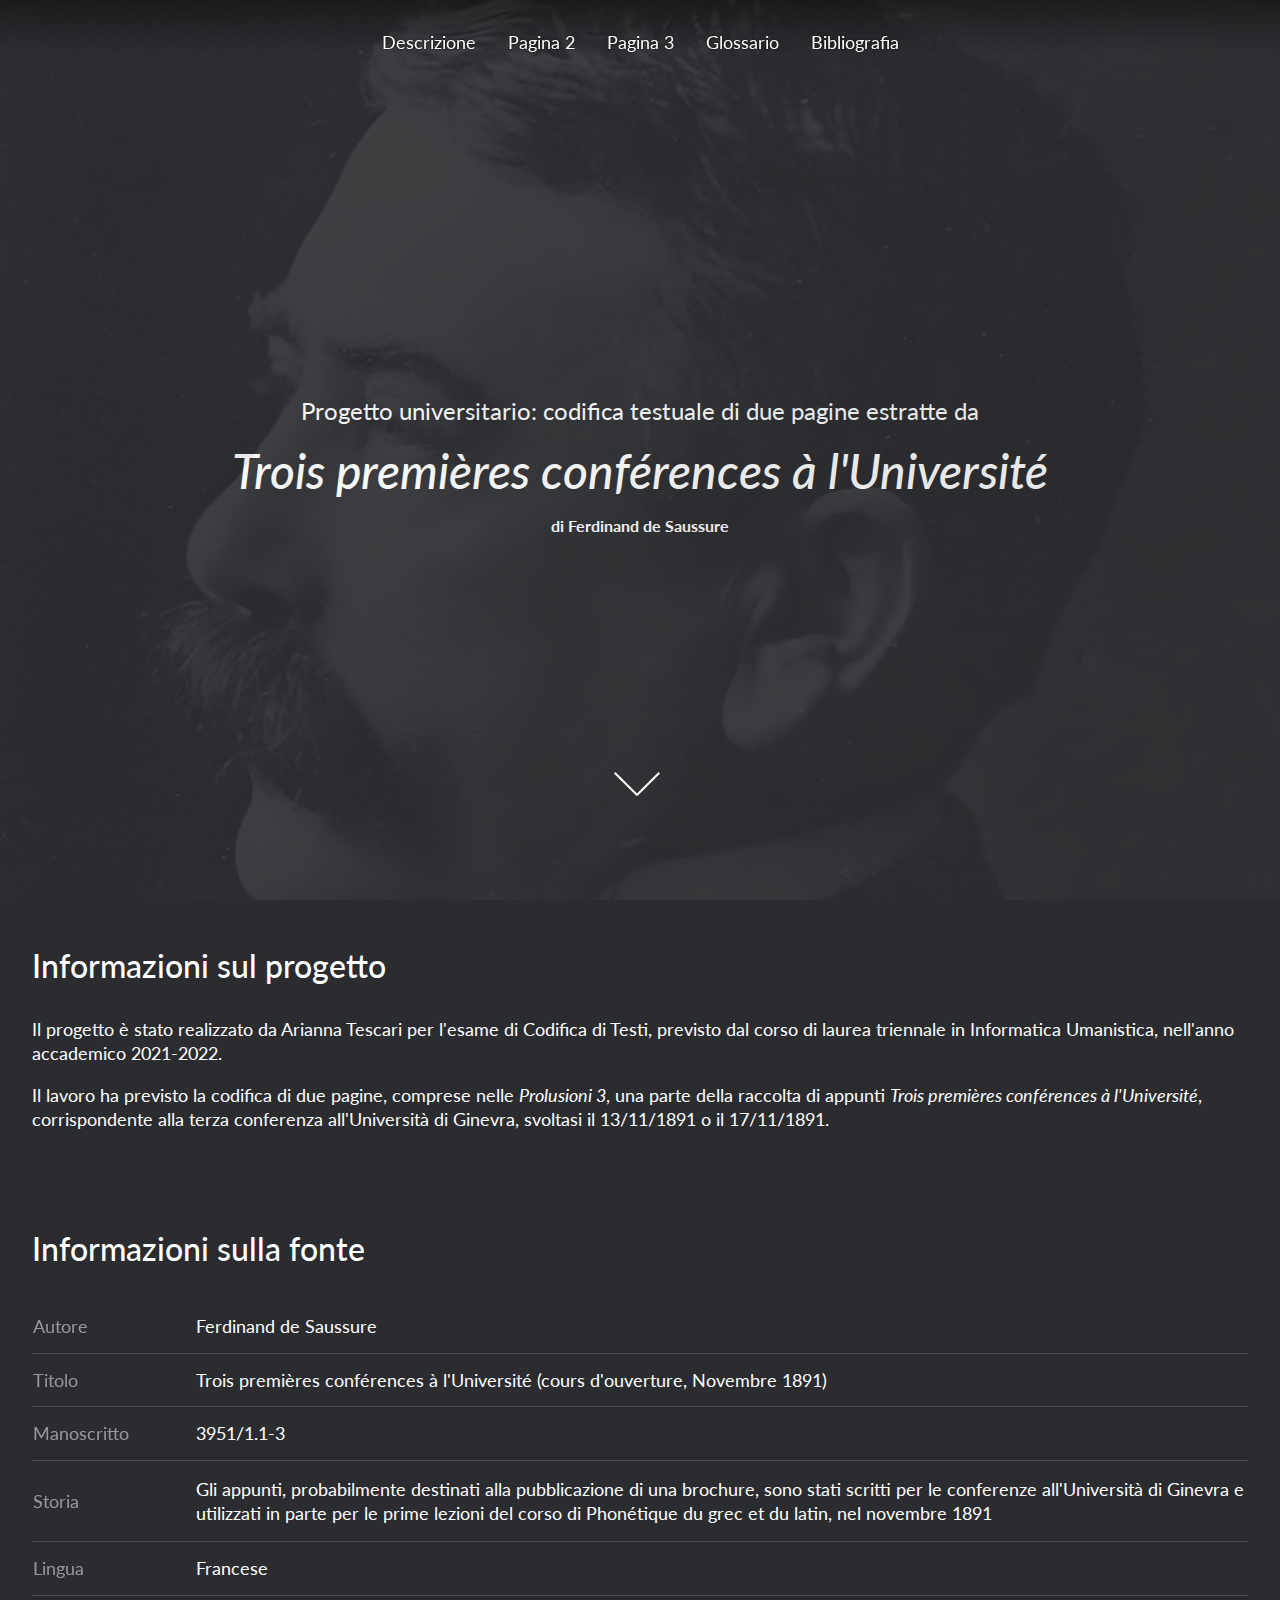
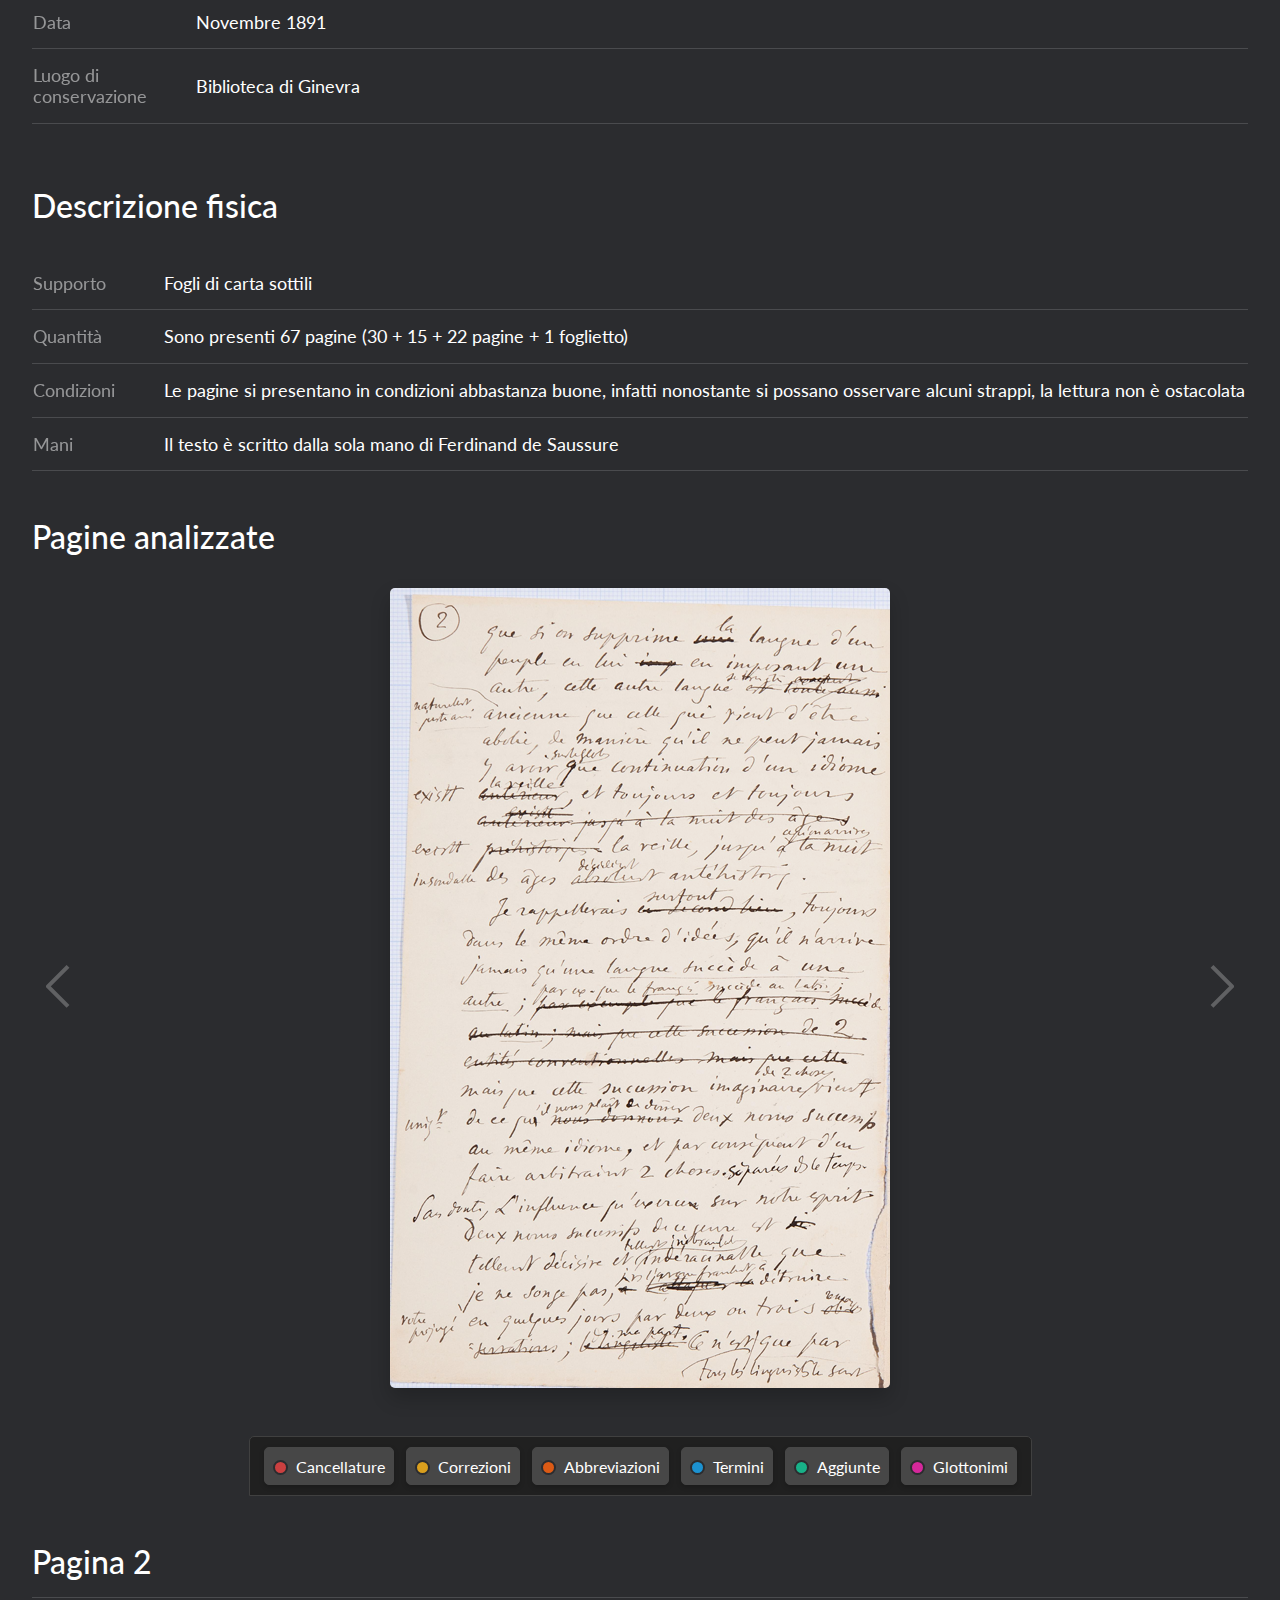
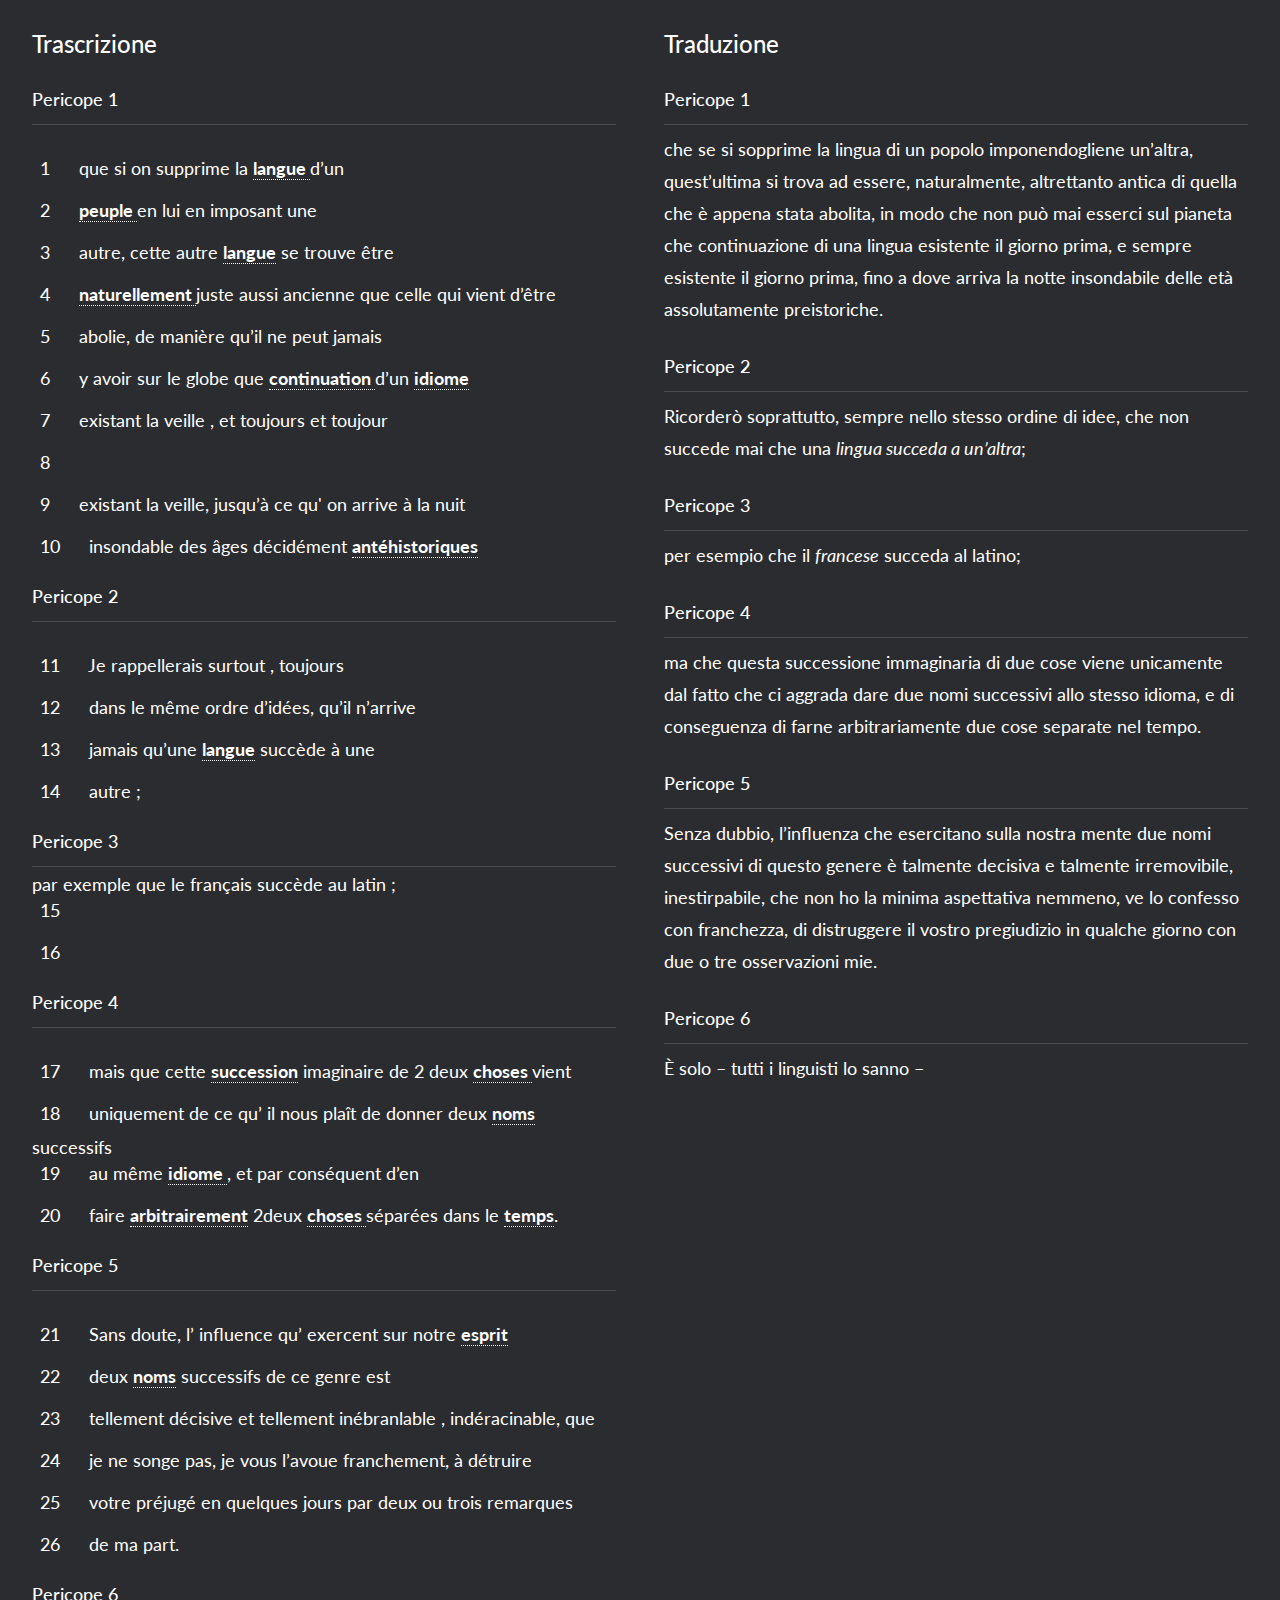
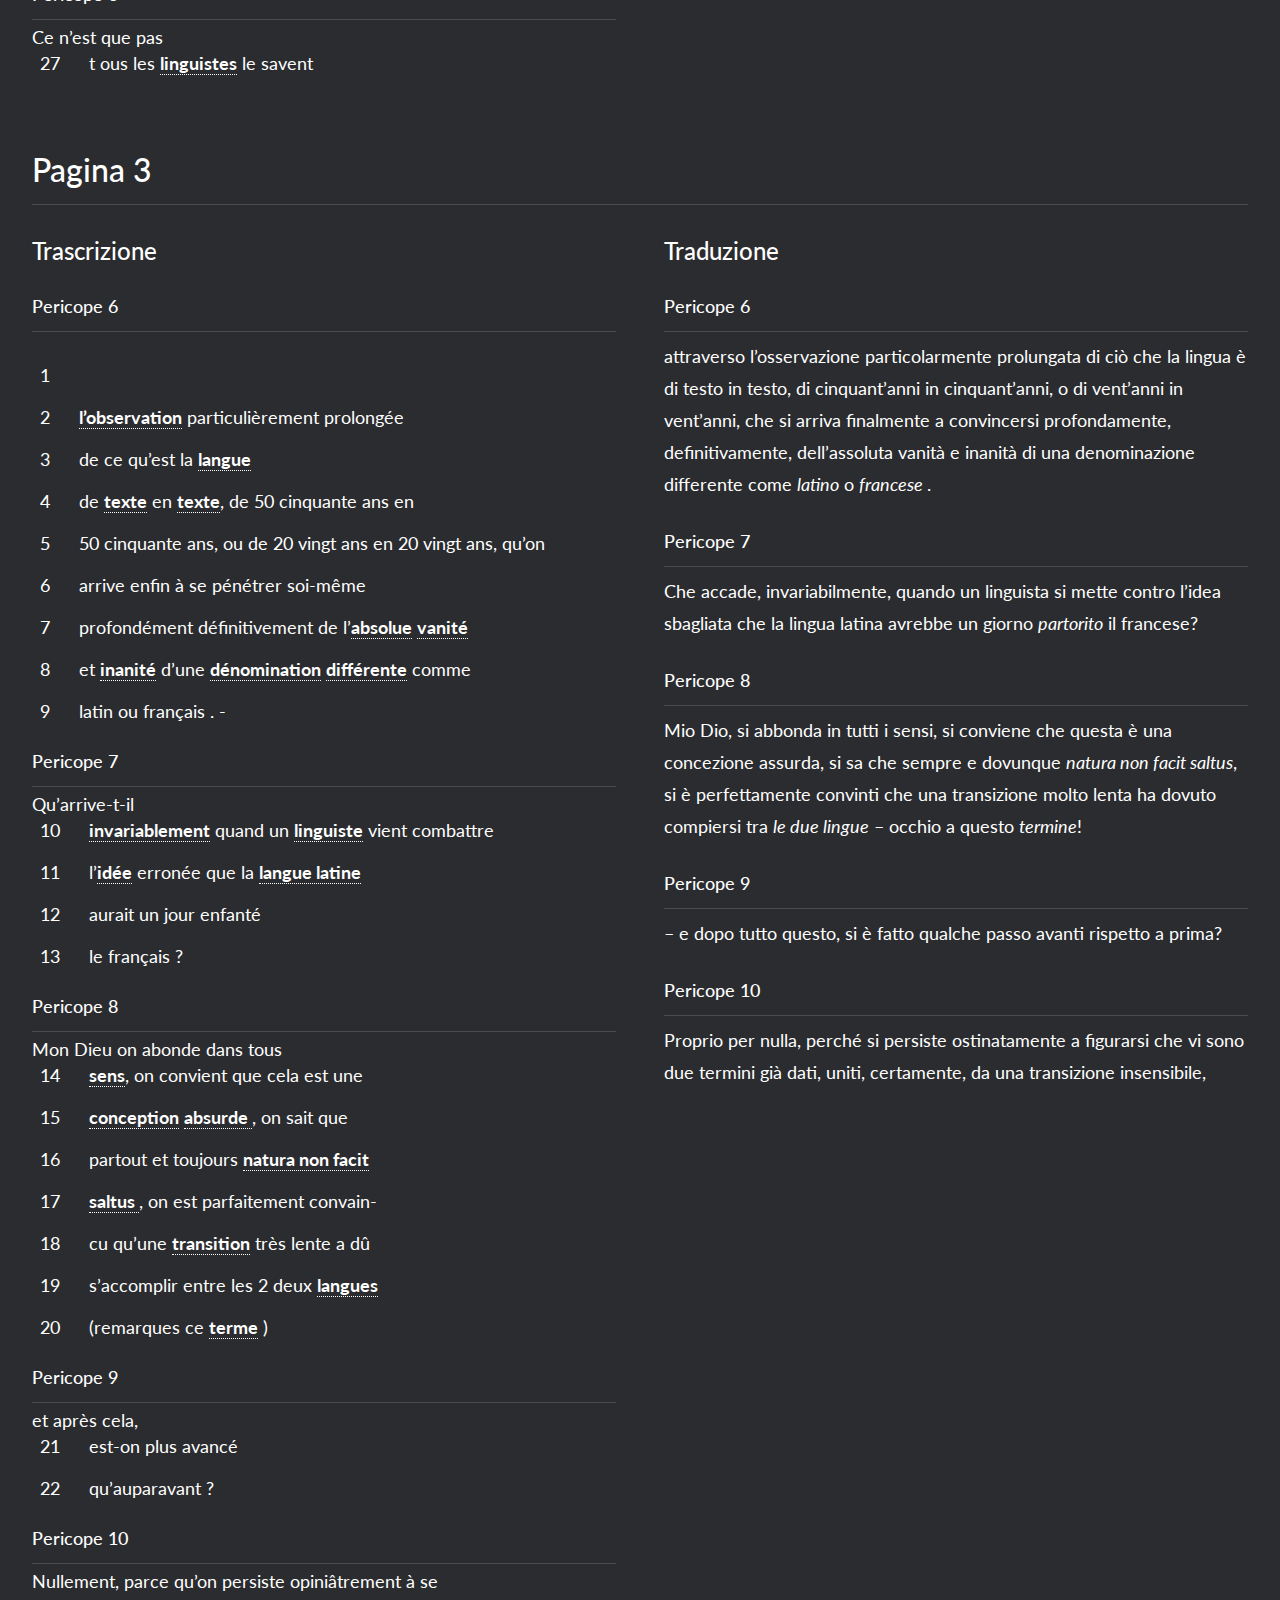
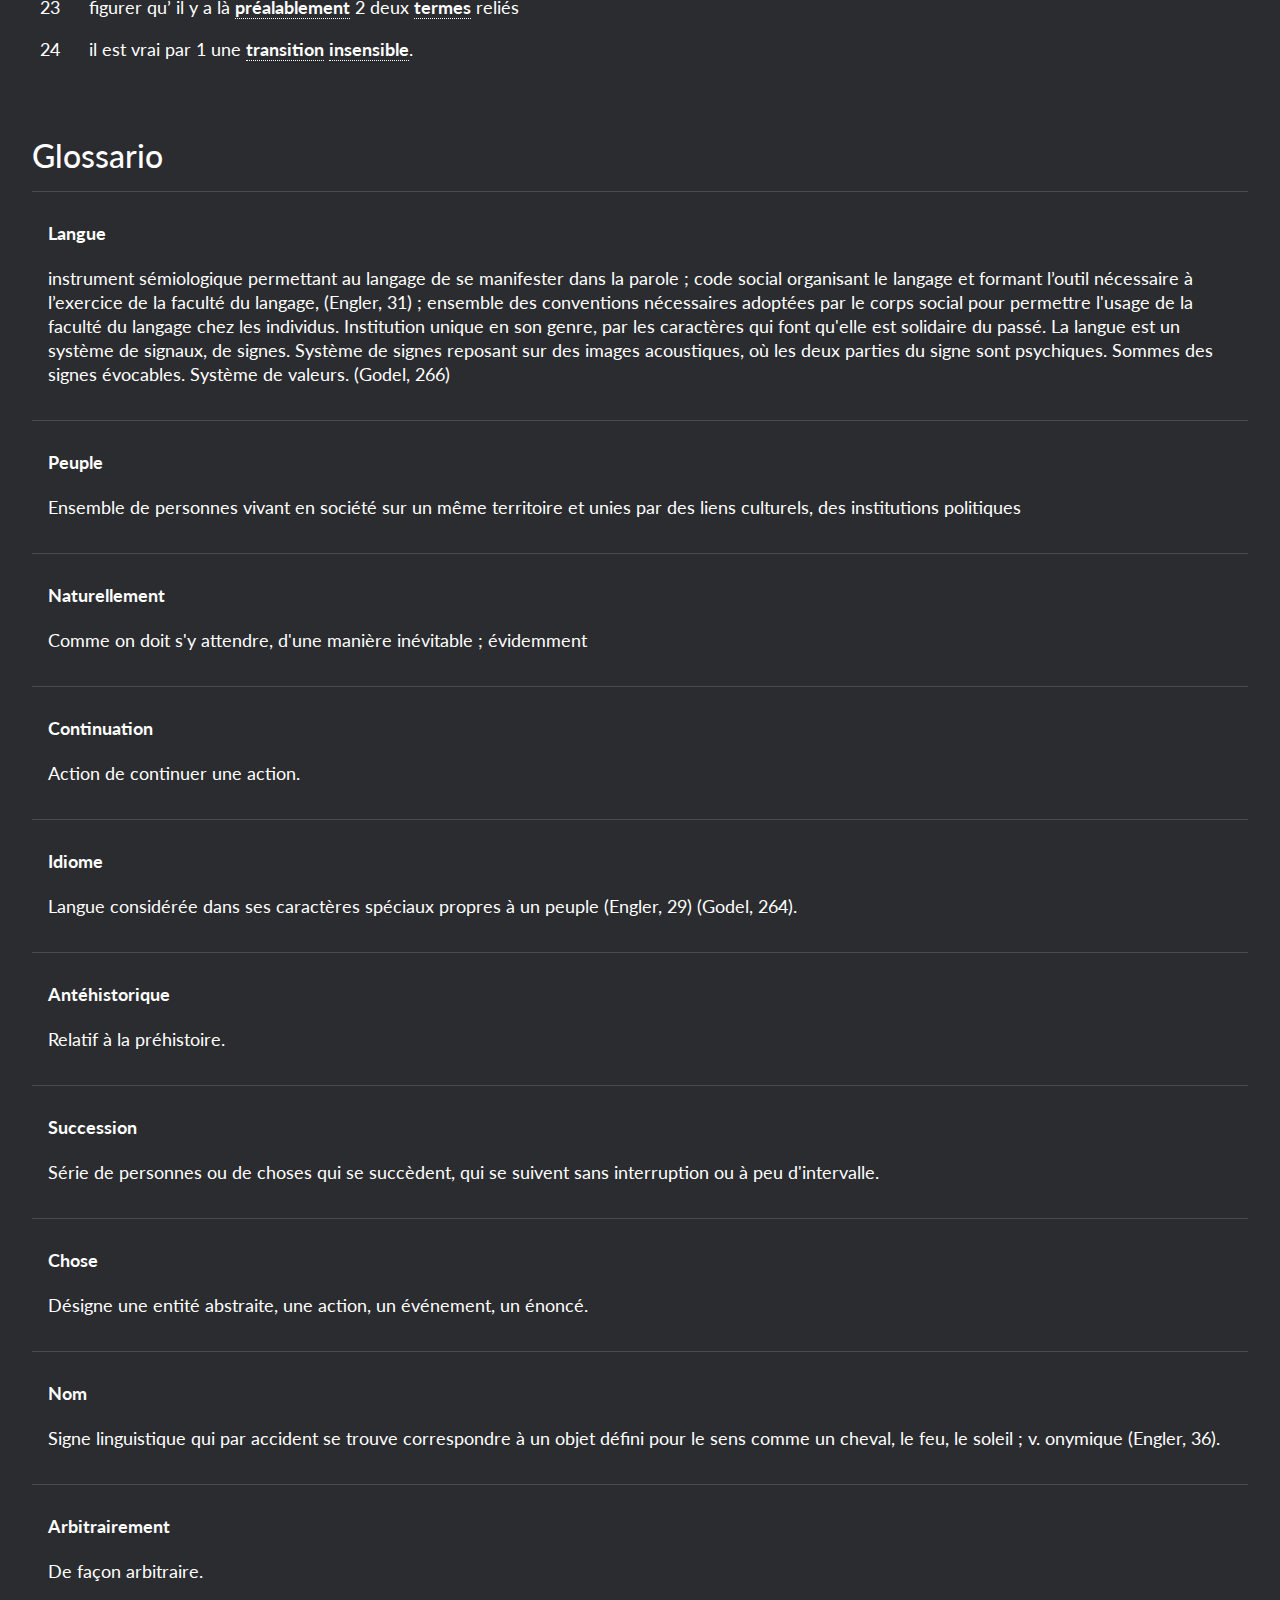
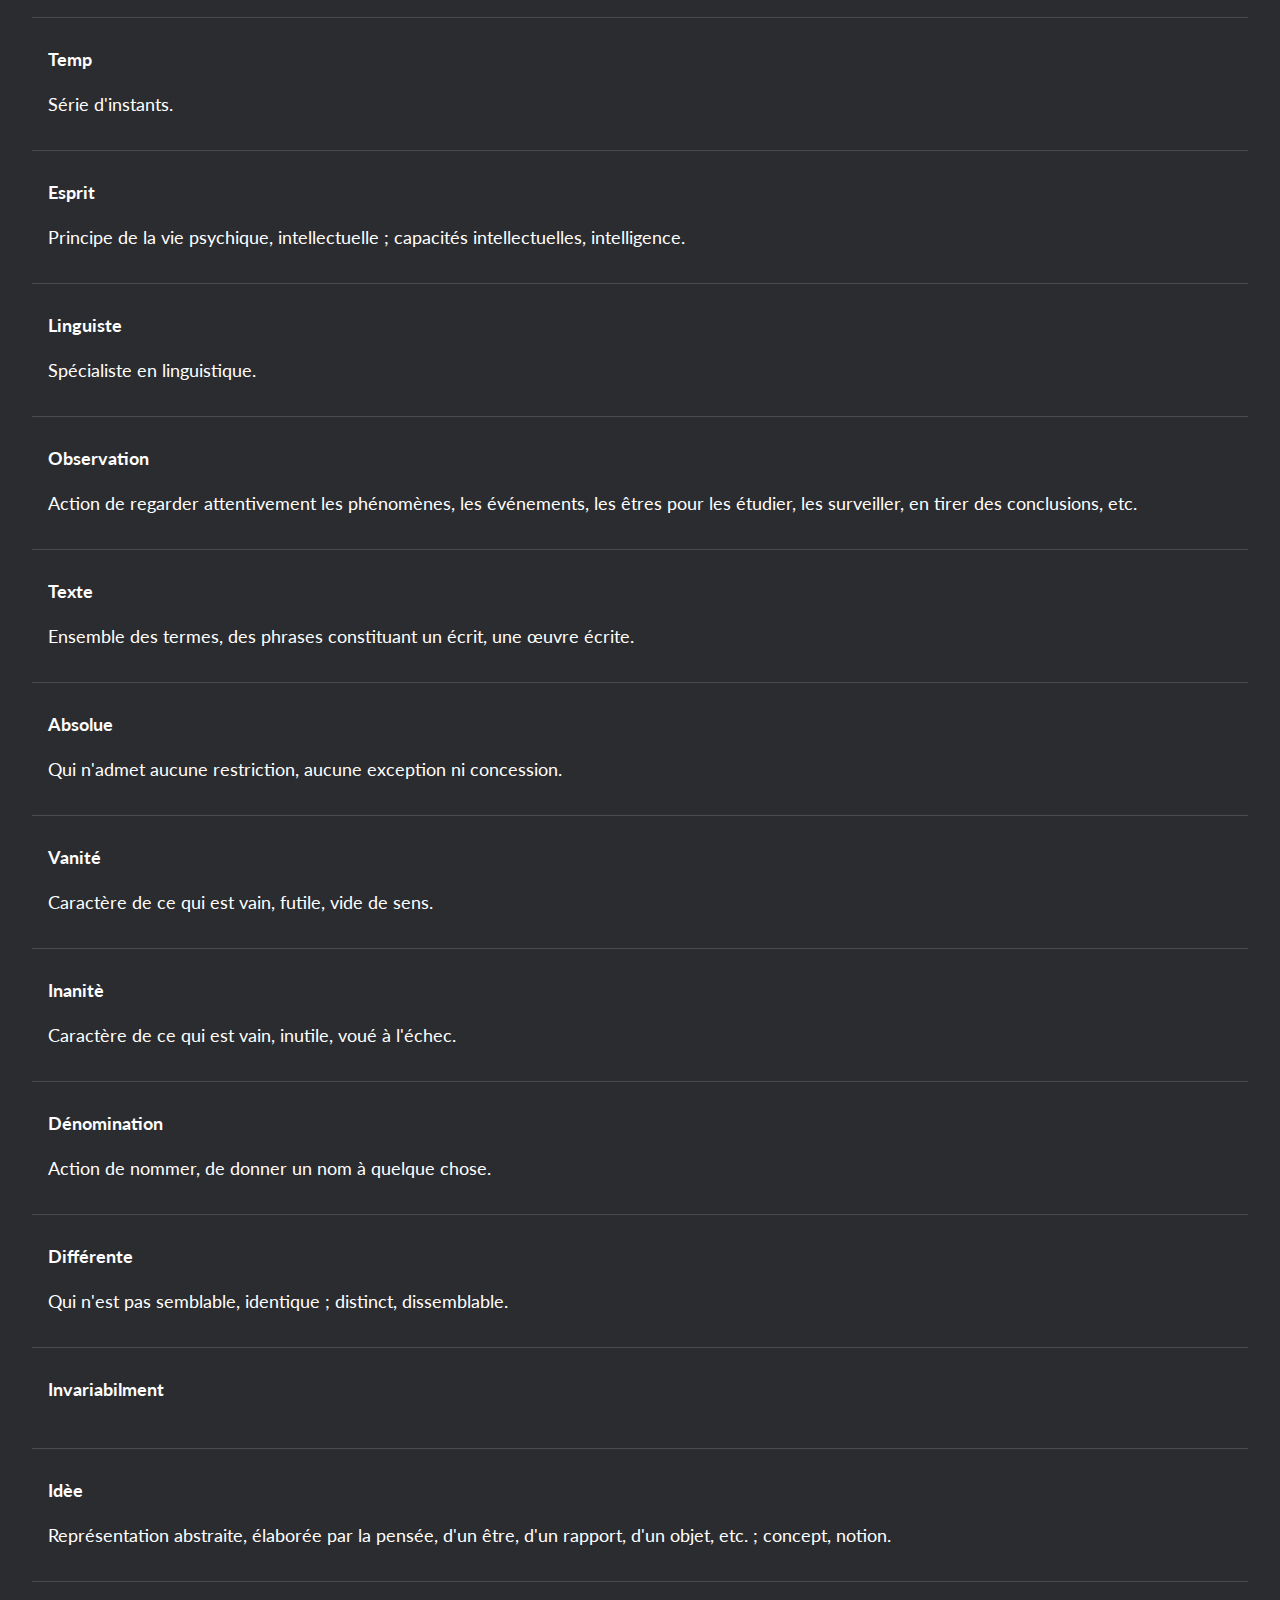
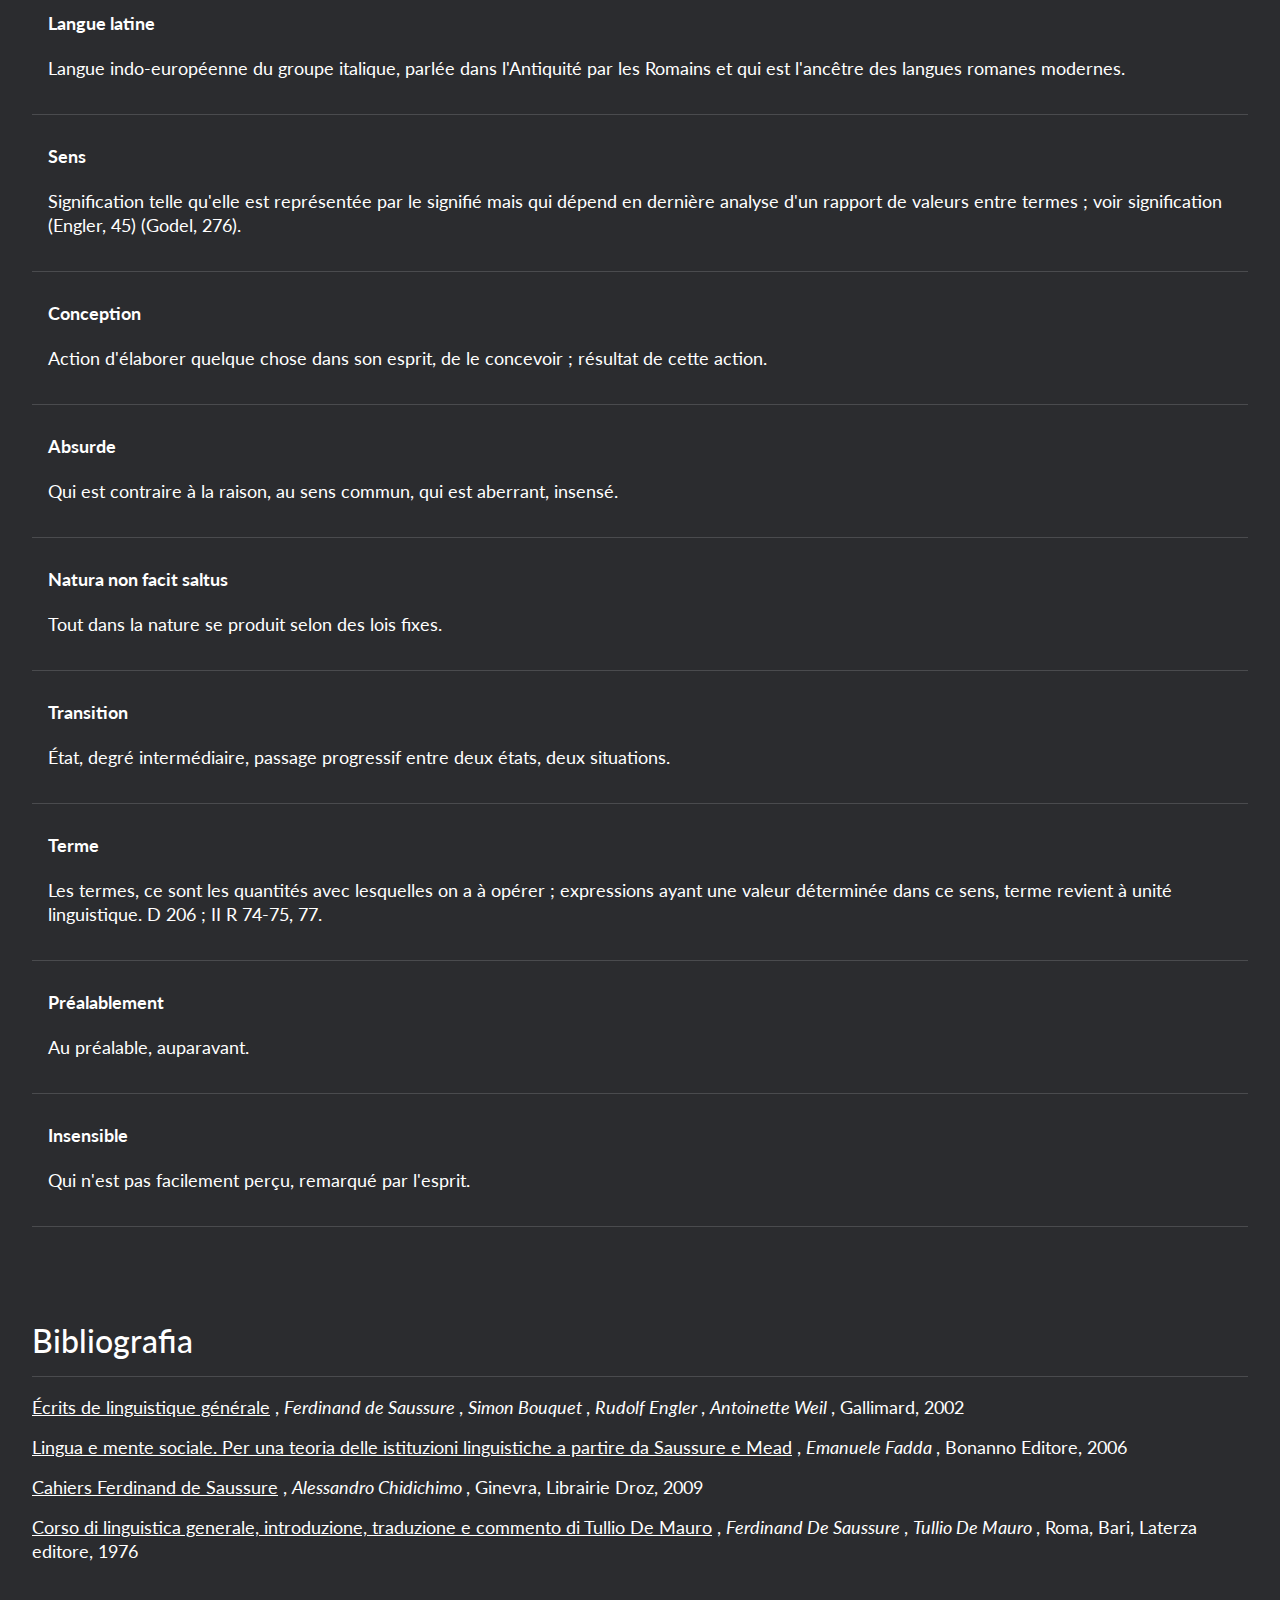
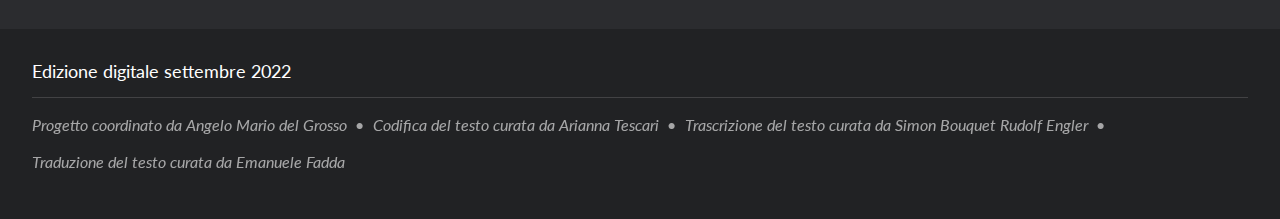
==== src/index.html @ 73cd67bb "Primo commit" ====
<!DOCTYPE HTML><html xmlns="http://www.w3.org/1999/xhtml" xmlns:tei="http://www.tei-c.org/ns/1.0" lang="IT">
   <head>
      <meta http-equiv="Content-Type" content="text/html; charset=UTF-8">
      <title> Trois premières conférences à l'Université </title>
      <meta charset="utf-8">
      <meta name="viewport" content="width=device-width, initial-scale=1">
      <link rel="stylesheet" href="assets/css/normalize.css">
      <link rel="stylesheet" href="assets/css/style.css">
      <link rel="preconnect" href="https://fonts.googleapis.com">
      <link rel="preconnect" href="https://fonts.gstatic.com">
      <link href="https://fonts.googleapis.com/css2?family=Lato:ital,wght@0,300;0,400;0,700;1,300;1,400;1,700" rel="stylesheet"><script src="assets/js/main.js"></script></head>
   <body>
      <header class="header">
         <div class="header-wrapper wrapper">
            <ul class="header-menu">
               <li><a class="scroll-to" title="Descrizione" href="#descrizione-fisica">Descrizione</a></li>
               <li><a class="scroll-to" title="Pagina 2" href="#pagina-2">Pagina 2</a></li>
               <li><a class="scroll-to" title="Pagina 3" href="#pagina-3"> Pagina 3</a></li>
               <li><a class="scroll-to" title="Glossario" href="#glossario">Glossario</a></li>
               <li><a class="scroll-to" title="Bibliografia" href="#bibliografia">Bibliografia</a></li>
            </ul>
         </div>
      </header>
      <main id="main">
         <section id="Home" class="section section-1"><img class="section-bg" alt="De Saussure" src="assets/img/section1_bg.jpg"><div class="section-wrapper wrapper">
               <div class="section-info">
                  <h3 class="eyelet"> Progetto universitario: codifica testuale di due pagine estratte da </h3><br><h1 class="main-title"><em> Trois premières conférences à l'Université </em></h1><br><h4>di Ferdinand de Saussure</h4>
               </div>
            </div>
            <div class="section-scroll-icon"><a class="scroll-to" title="Informazioni sul progetto" href="#informazioni-sul-progetto"></a><span class="left-bar"></span><span class="right-bar"></span></div>
         </section>
         <section id="informazioni-sul-progetto" class="section section-2">
            <div class="wrapper section-wrapper">
               <h2 class="section-title">Informazioni sul progetto</h2>
               <p>Il progetto è stato realizzato da Arianna Tescari per l'esame di Codifica di Testi,
                  previsto dal corso di laurea triennale in Informatica Umanistica, nell'anno accademico
                  2021-2022.</p>
               <p>Il lavoro ha previsto la codifica di due pagine, comprese nelle <em>Prolusioni 3</em>, una parte della raccolta di appunti <em>Trois premières conférences à l'Université</em>, corrispondente alla terza conferenza all'Università di Ginevra, svoltasi il 13/11/1891
                  o il 17/11/1891.</p><br></div>
         </section>
         <section id="informazioni-sulla-fonte" class="section section-3">
            <div class="wrapper section-wrapper">
               <h2 class="section-title">Informazioni sulla fonte</h2>
               <div class="detail-list-container">
                  <table class="detail-list">
                     <tr class="detail-list-row">
                        <td class="detail-list-name"><span>Autore</span></td>
                        <td class="detail-list-value"><span>Ferdinand de Saussure</span></td>
                     </tr>
                     <tr class="detail-list-row">
                        <td class="detail-list-name"><span>Titolo</span></td>
                        <td class="detail-list-value"><span>Trois premières conférences à l'Université (cours d'ouverture, Novembre 1891) </span></td>
                     </tr>
                     <tr class="detail-list-row">
                        <td class="detail-list-name"><span>Manoscritto</span></td>
                        <td class="detail-list-value"><span>3951/1.1-3</span></td>
                     </tr>
                     <tr class="detail-list-row">
                        <td class="detail-list-name"><span>Storia</span></td>
                        <td class="detail-list-value">
                           <p>
                              Gli appunti, probabilmente destinati alla pubblicazione di una brochure, sono stati
                              scritti per le conferenze all'Università di 
                              Ginevra e utilizzati in parte per le prime lezioni 
                              del corso di  Phonétique du grec et du latin, nel novembre 1891
                              </p>
                        </td>
                     </tr>
                     <tr class="detail-list-row">
                        <td class="detail-list-name"><span>Lingua</span></td>
                        <td class="detail-list-value"><span> Francese </span></td>
                     </tr>
                     <tr class="detail-list-row">
                        <td class="detail-list-name"><span>Data</span></td>
                        <td class="detail-list-value"><span> Novembre 1891 </span></td>
                     </tr>
                     <tr class="detail-list-row">
                        <td class="detail-list-name"><span>Luogo di conservazione</span></td>
                        <td class="detail-list-value"><span>Biblioteca di Ginevra</span></td>
                     </tr>
                  </table>
               </div>
            </div>
         </section>
         <section id="descrizione-fisica" class="section section-3">
            <div class="wrapper section-wrapper">
               <h2 class="section-title">Descrizione fisica</h2>
               <div class="detail-list-container">
                  <table class="detail-list">
                     <tr class="detail-list-row">
                        <td class="detail-list-name"><span>Supporto</span></td>
                        <td class="detail-list-value"><span> Fogli di carta sottili </span></td>
                     </tr>
                     <tr class="detail-list-row">
                        <td class="detail-list-name"><span>Quantità</span></td>
                        <td class="detail-list-value"> Sono presenti 67 pagine (30 + 15 + 22 pagine + 1 foglietto) </td>
                     </tr>
                     <tr class="detail-list-row">
                        <td class="detail-list-name"><span>Condizioni</span></td>
                        <td class="detail-list-value"><span>Le pagine si presentano in condizioni abbastanza buone, infatti nonostante si possano
                              osservare alcuni strappi, la lettura non è ostacolata </span></td>
                     </tr>
                     <tr class="detail-list-row">
                        <td class="detail-list-name"><span>Mani</span></td>
                        <td class="detail-list-value"><span> Il testo è scritto dalla sola mano di Ferdinand de Saussure  </span></td>
                     </tr>
                  </table>
               </div>
            </div>
         </section>
         <section id="pagine" class="carousel">
            <div class="carousel-wrapper wrapper">
               <h2 class="carousel-title">Pagine analizzate</h2>
               <div class="carousel-container">
                  <div class="carousel-slides">
                     <div class="carousel-slide"><img class="carousel-img" src="img/pagina2.png" usemap="#pagina_prima" alt="pagina_prima"><map name="pagina_prima"><area shape="rect" coords="87,34,488,67" id="facs_pag2-lb1_area&#xA;                            " href="#facs_pag2-lb1_line"><area shape="rect" coords="92,69,496,89" id="facs_pag2-lb2_area&#xA;                            " href="#facs_pag2-lb2_line"><area shape="rect" coords="36,94,493,114" id="facs_pag2-lb3_area&#xA;                            " href="#facs_pag2-lb3_line"><area shape="rect" coords="19,117,495,137" id="facs_pag2-lb4_area&#xA;                            " href="#facs_pag2-lb4_line"><area shape="rect" coords="89,141,489,161" id="facs_pag2-lb5_area&#xA;                            " href="#facs_pag2-lb5_line"><area shape="rect" coords="89,168,490,195" id="facs_pag2-lb6_area&#xA;                            " href="#facs_pag2-lb6_line"><area shape="rect" coords="22,200,489,218" id="facs_pag2-lb7_area&#xA;                            " href="#facs_pag2-lb7_line"><area shape="rect" coords="84,224,487,242" id="facs_pag2-lb8_area&#xA;                            " href="#facs_pag2-lb8_line"><area shape="rect" coords="25,250,492,272" id="facs_pag2-lb9_area&#xA;                            " href="#facs_pag2-lb9_line"><area shape="rect" coords="28,278,414,301" id="facs_pag2-lb10_area&#xA;                            " href="#facs_pag2-lb10_line"><area shape="rect" coords="101,308,499,336" id="facs_pag2-lb11_area&#xA;                            " href="#facs_pag2-lb11_line"><area shape="rect" coords="69,342,490,365" id="facs_pag2-lb12_area&#xA;                            " href="#facs_pag2-lb12_line"><area shape="rect" coords="73,372,476,393" id="facs_pag2-lb13_area&#xA;                            " href="#facs_pag2-lb13_line"><area shape="rect" coords="74,398,484,424" id="facs_pag2-lb14_area&#xA;                            " href="#facs_pag2-lb14_line"><area shape="rect" coords="79,430,469,457" id="facs_pag2-lb15_area&#xA;                            " href="#facs_pag2-lb15_line"><area shape="rect" coords="76,462,458,483" id="facs_pag2-lb16_area&#xA;                            " href="#facs_pag2-lb16_line"><area shape="rect" coords="73,491,482,512" id="facs_pag2-lb17_area&#xA;                            " href="#facs_pag2-lb17_line"><area shape="rect" coords="18,513,487,548" id="facs_pag2-lb18_area&#xA;                            " href="#facs_pag2-lb18_line"><area shape="rect" coords="74,552,475,570" id="facs_pag2-lb19_area&#xA;                            " href="#facs_pag2-lb19_line"><area shape="rect" coords="76,580,474,594" id="facs_pag2-lb20_area&#xA;                            " href="#facs_pag2-lb20_line"><area shape="rect" coords="22,607,482,630" id="facs_pag2-lb21_area&#xA;                            " href="#facs_pag2-lb21_line"><area shape="rect" coords="68,637,443,650" id="facs_pag2-lb22_area&#xA;                            " href="#facs_pag2-lb22_line"><area shape="rect" coords="71,664,449,678" id="facs_pag2-lb23_area&#xA;                            " href="#facs_pag2-lb23_line"><area shape="rect" coords="70,691,467,707" id="facs_pag2-lb24_area&#xA;                            " href="#facs_pag2-lb24_line"><area shape="rect" coords="8,720,472,746" id="facs_pag2-lb25_area&#xA;                            " href="#facs_pag2-lb25_line"><area shape="rect" coords="70,750,470,766" id="facs_pag2-lb26_area&#xA;                            " href="#facs_pag2-lb26_line"><area shape="rect" coords="13,772,484,794" id="facs_pag2-lb27_area&#xA;                            " href="#facs_pag2-lb27_line"></map></div>
                     <div class="carousel-slide"><img class="carousel-img" src="img/pagina3.png" usemap="#pagina_seconda" alt="pagina_seconda"><map name="pagina_seconda"><area shape="rect" coords="77,25,328,47" id="facs_pag3-lb1_area&#xA;                            " href="#facs_pag3-lb1_line"><area shape="rect" coords="73,41,485,80" id="facs_pag3-lb2_area&#xA;                            " href="#facs_pag3-lb2_line"><area shape="rect" coords="82,93,487,118" id="facs_pag3-lb3_area&#xA;                            " href="#facs_pag3-lb3_line"><area shape="rect" coords="83,121,475,147" id="facs_pag3-lb4_area&#xA;                            " href="#facs_pag3-lb4_line"><area shape="rect" coords="83,155,485,178" id="facs_pag3-lb5_area&#xA;                            " href="#facs_pag3-lb5_line"><area shape="rect" coords="75,189,481,207" id="facs_pag3-lb6_area&#xA;                            " href="#facs_pag3-lb6_line"><area shape="rect" coords="82,213,472,235" id="facs_pag3-lb7_area&#xA;                            " href="#facs_pag3-lb7_line"><area shape="rect" coords="8,240,491,264" id="facs_pag3-lb8_area&#xA;                            " href="#facs_pag3-lb8_line"><area shape="rect" coords="77,276,484,296" id="facs_pag3-lb9_area&#xA;                            " href="#facs_pag3-lb9_line"><area shape="rect" coords="63,307,490,337" id="facs_pag3-lb10_area&#xA;                            " href="#facs_pag3-lb10_line"><area shape="rect" coords="84,344,485,373" id="facs_pag3-lb11_area&#xA;                            " href="#facs_pag3-lb11_line"><area shape="rect" coords="85,382,467,405" id="facs_pag3-lb12_area&#xA;                            " href="#facs_pag3-lb12_line"><area shape="rect" coords="85,414,469,438" id="facs_pag3-lb13_area&#xA;                            " href="#facs_pag3-lb13_line"><area shape="rect" coords="80,447,487,474" id="facs_pag3-lb14_area&#xA;                            " href="#facs_pag3-lb14_line"><area shape="rect" coords="80,487,470,503" id="facs_pag3-lb15_area&#xA;                            " href="#facs_pag3-lb15_line"><area shape="rect" coords="81,512,486,546" id="facs_pag3-lb16_area&#xA;                            " href="#facs_pag3-lb16_line"><area shape="rect" coords="83,554,474,576" id="facs_pag3-lb17_area&#xA;                            " href="#facs_pag3-lb17_line"><area shape="rect" coords="83,585,487,607" id="facs_pag3-lb18_area&#xA;                            " href="#facs_pag3-lb18_line"><area shape="rect" coords="81,615,486,643" id="facs_pag3-lb19_area&#xA;                            " href="#facs_pag3-lb19_line"><area shape="rect" coords="4,646,481,683" id="facs_pag3-lb20_area&#xA;                            " href="#facs_pag3-lb20_line"><area shape="rect" coords="73,687,476,708" id="facs_pag3-lb21_area&#xA;                            " href="#facs_pag3-lb21_line"><area shape="rect" coords="10,715,465,743" id="facs_pag3-lb22_area&#xA;                            " href="#facs_pag3-lb22_line"><area shape="rect" coords="75,750,465,773" id="facs_pag3-lb23_area&#xA;                            " href="#facs_pag3-lb23_line"><area shape="rect" coords="151,777,488,797" id="facs_pag3-lb24_area&#xA;                            " href="#facs_pag3-lb24_line"></map></div>
                     <div class="carousel-slide"><img class="carousel-img" src="img/retropagina.png" usemap="#retro_pagina_seconda" alt="retro_pagina_seconda"><map name="retro_pagina_seconda"></map></div>
                     <div class="carousel-slide"><img class="carousel-img" src="img/extra.png" usemap="#pagina_extra" alt="pagina_extra"><map name="pagina_extra"></map></div>
                  </div><button class="carousel-arrow carousel-arrow-prev"><svg xmlns="http://www.w3.org/2000/svg" width="40" height="60" version="1.1">
                        <polyline points="30 10 10 30 30 50" stroke="rgba(255,255,255,0.5)" stroke-width="4" stroke-linecap="butt" fill="none" stroke-linejoin="round">&gt;</polyline></svg></button><button class="carousel-arrow carousel-arrow-next"><svg xmlns="http://www.w3.org/2000/svg" width="40" height="60" version="1.1">
                        <polyline points="10 10 30 30 10 50" stroke="rgba(255,255,255,0.5)" stroke-width="4" stroke-linecap="butt" fill="none" stroke-linejoin="round">&lt;</polyline></svg></button></div>
            </div>
         </section>
         <div class="page-content-filters-trigger"></div>
         <div class="page-content-filters">
            <div class="text-center">
               <ul>
                  <li><button data-filter-tag="del" type="button" class="legend-filter tag-del"><span class="legend-indicator"></span><span class="legend-label">Cancellature</span></button></li>
                  <li><button data-filter-tag="sic" type="button" class="legend-filter tag-cor"><span class="legend-indicator"></span><span class="legend-label">Correzioni</span></button></li>
                  <li><button data-filter-tag="abbr" type="button" class="legend-filter tag-abbr"><span class="legend-indicator"></span><span class="legend-label">Abbreviazioni</span></button></li>
                  <li><button data-filter-tag="term" type="button" class="legend-filter tag-term"><span class="legend-indicator"></span><span class="legend-label">Termini</span></button></li>
                  <li><button data-filter-tag="add" type="button" class="legend-filter tag-notes"><span class="legend-indicator"></span><span class="legend-label">Aggiunte</span></button></li>
                  <li><button data-filter-tag="lang" type="button" class="legend-filter tag-glot"><span class="legend-indicator"></span><span class="legend-label">Glottonimi</span></button></li>
               </ul>
            </div>
         </div>
         <section id="pagina-2" class="section section-4">
            <div class="wrapper section-wrapper">
               <h2 class="pagina-1-title section-title">Pagina 2</h2>
               <div class="section-grid-2">
                  <div class="section-grid-row">
                     <div class="col col-1 text-left">
                        <h3 class="trans">Trascrizione</h3>
                     </div>
                     <div class="col col-2 text-left">
                        <h3 class="trans">Traduzione</h3>
                     </div>
                  </div>
                  <div class="section-grid-row">
                     <div class="col col-1">
                        <div class="analyzed-text">
                           <h4 class="pericope">
                              Pericope 1</h4> 
                           
                           <br><span id="#facs_pag2-lb1" class="row-number">1</span>
                           que si on supprime 
                           <span class="del">une</span><span class="add">la</span>
                           <span class="term"><a class="scroll-to" href="#langue">langue </a></span> d’un
                           
                           <br><span id="#facs_pag2-lb2" class="row-number">2</span>
                           <span class="term"><a class="scroll-to" href="#peuple">peuple </a></span> en lui <span class="del"> <span class="gap">
                                 ?
                                 </span> </span> 
                           en imposant une 
                           
                           <br><span id="#facs_pag2-lb3" class="row-number">3</span>
                           autre, cette autre <span class="term"><a class="scroll-to" href="#langue">langue</a></span> 
                           <span class="del">  est toute aussi  </span><span class="add"> se 
                              <span class="abbr">  trou  </span><span class="expan"> trouve </span>
                              <span class="abbr">ete </span><span class="expan"> être </span>
                              <span class="del"><span class="gap">
                                    ?
                                    </span> </span> 
                              </span>
                           
                           <br><span id="#facs_pag2-lb4" class="row-number">4</span>
                           <span class="add"> <span class="term"><a class="scroll-to" href="#naturellement">naturellement </a></span> juste </span> aussi ancienne que celle qui vient d’être 
                           
                           <br><span id="#facs_pag2-lb5" class="row-number">5</span>
                           abolie, de manière qu’il ne peut jamais 
                           
                           <br><span id="#facs_pag2-lb6" class="row-number">6</span>
                           y avoir 
                           <span class="add"> 
                              <span class="sic"> surleglobe </span> sur le globe 
                              </span>
                           que <span class="term"><a class="scroll-to" href="#continuation"> continuation </a></span> d’un <span class="term"><a class="scroll-to" href="#idiome">idiome</a></span>
                           
                           <br><span id="#facs_pag2-lb7" class="row-number">7</span>
                           <span class="add">
                              <span class="abbr"> existt </span><span class="expan">existant</span> 
                              </span>
                           <span class="del">  anterieur  </span><span class="add"> la veille </span>,
                           
                           
                           et toujours et toujour
                           
                           <br><span id="#facs_pag2-lb8" class="row-number">8</span>
                           <span class="del"> 
                              <span class="del">  anterieur </span><span class="add"> <span class="del"> existt </span> </span>
                              <span class="del"> jusqu’à la nuit des ages </span>
                              </span> 
                           
                           <br><span id="#facs_pag2-lb9" class="row-number">9</span> 
                           <span class="add">
                              <span class="abbr"> existt </span><span class="expan">existant</span> 
                              </span>
                           <span class="del">  préhistorique </span>
                           la veille, jusqu’à 
                           <span class="add"> 
                              <span class="sic">cequ’</span> ce qu'  
                              on arrive à 
                              </span>la nuit
                           
                           <br><span id="#facs_pag2-lb10" class="row-number">10</span> 
                           <span class="add">insondable </span> 
                           des âges 
                           <span class="del"> <span class="gap">
                                 ?
                                 </span> </span><span class="add">décidément</span>
                           <span class="term"><a class="scroll-to" href="#antehistorique"> antéhistoriques</a></span>
                           
                           <h4 class="pericope">
                              Pericope 2</h4> 
                           
                           <br><span id="#facs_pag2-lb11" class="row-number">11</span>
                           Je rappellerais 
                           <span class="del"> <span class="gap">
                                 ?
                                 </span> </span><span class="add"> surtout </span>,
                           toujours 
                           
                           <br><span id="#facs_pag2-lb12" class="row-number">12</span>
                           dans le même ordre d’idées, qu’il n’arrive 
                           
                           <br><span id="#facs_pag2-lb13" class="row-number">13</span>
                           jamais qu’une   
                           <span class="emph"><span class="term"><a class="scroll-to" href="#langue">langue</a></span> succède à une </span> 
                           
                           <br><span id="#facs_pag2-lb14" class="row-number">14</span>
                           <span class="emph"> autre </span>; 
                           
                           <h4 class="pericope">
                              Pericope 3</h4>
                           
                           <span class="del">  par example que le <span class="emph">français</span> succède  </span><span class="add">par 
                              <span class="abbr">ex. </span><span class="expan">exemple</span> 
                              que le <span class="emph"> <span class="lang">français</span> </span> succède au <span class="emph"><span class="lang">latin</span></span> ;
                              </span>
                           
                           <br><span id="#facs_pag2-lb15" class="row-number">15</span>
                           <span class="del"> au <span class="emph">latin</span>; mais que cette succession de 2  </span>
                           
                           <br><span id="#facs_pag2-lb16" class="row-number">16</span>
                           <span class="del"> entités conventionelles mais que cettes </span>
                           
                           <h4 class="pericope">
                              Pericope 4</h4>
                           
                           <br><span id="#facs_pag2-lb17" class="row-number">17</span> 
                           mais que cette <span class="term"><a class="scroll-to" href="#succession">succession</a></span> imaginaire 
                           <span class="add">de 
                              <span class="orig">2 </span><span class="expan"> deux </span>
                              <span class="term"><a class="scroll-to" href="#chose">choses </a></span>
                              </span> vient 
                           
                           <br><span id="#facs_pag2-lb18" class="row-number">18</span>
                           <span class="add">
                              <span class="abbr">  uniq=r  </span><span class="expan"> uniquement </span>
                              </span> 
                           de ce qu<span class="del"> e  </span>’ 
                           <span class="del"> 
                              <span class="del"> nous </span> 
                              <span class="del"> donnous </span> 
                              </span><span class="add">il nous plaît de donner </span>
                           deux <span class="term"><a class="scroll-to" href="#nom">noms</a></span> successifs 
                           
                           <br><span id="#facs_pag2-lb19" class="row-number">19</span>
                           au même <span class="term"><a class="scroll-to" href="#idiome">idiome </a></span>, et par conséquent d’en 
                           
                           <br><span id="#facs_pag2-lb20" class="row-number">20</span>
                           faire <span class="term"><a class="scroll-to" href="#arbitrairement">arbitrairement</a></span> 
                           <span class="orig"> 2</span><span class="expan">deux</span> 
                           <span class="term"><a class="scroll-to" href="#chose">choses </a></span> séparées 
                           <span class="abbr">ds</span><span class="expan">dans</span> 
                           le <span class="term"><a class="scroll-to" href="#temp">temps</a></span>.
                           
                           <h4 class="pericope">
                              Pericope 5</h4>
                           
                           <br><span id="#facs_pag2-lb21" class="row-number">21</span>
                           <span class="add">Sans doute,</span> 
                           <span class="sic">L’</span>l’
                           influence qu’
                           <span class="sic">exerce<span class="del">n </span></span>exercent 
                           sur notre <span class="term"><a class="scroll-to" href="#esprit">esprit </a></span>
                           
                           <br><span id="#facs_pag2-lb22" class="row-number">22</span>
                           deux <span class="term"><a class="scroll-to" href="#nom">noms</a></span> successifs de ce genre est <span class="del"><span class="gap">
                                 ?
                                 </span> </span> 
                           
                           <br><span id="#facs_pag2-lb23" class="row-number">23</span>
                           tellement décisive et <span class="add">tellement inébranlable </span>, 
                           indéracinable, que 
                           
                           <br><span id="#facs_pag2-lb24" class="row-number">24</span>
                           je ne songe pas, 
                           <span class="del"> à l' <span class="gap">
                                 ?
                                 </span> la </span><span class="add">je 
                              <span class="abbr">vs</span><span class="expan"> vous </span>
                              l’avoue franchement, à 
                              </span>
                           détruire 
                           
                           <br><span id="#facs_pag2-lb25" class="row-number">25</span>
                           <span class="add">votre préjugé </span> en quelques jours par deux ou trois 
                           <span class="del"> <span class="gap">
                                 ?
                                 </span> </span><span class="add">remarques</span>
                           
                           <br><span id="#facs_pag2-lb26" class="row-number">26</span>
                           <span class="del">  sematins </span> 
                           <span class="del"> le <span class="gap">
                                 ?
                                 </span></span><span class="add">de ma part. </span>
                           
                           <h4 class="pericope">
                              Pericope 6</h4>
                           Ce n’est que pas
                           
                           <br><span id="#facs_pag2-lb27" class="row-number">27</span>
                           <span class="sic">T</span>t
                           ous les  <span class="term"><a class="scroll-to" href="#linguiste">linguistes</a></span> le savent 
                           </div>
                     </div>
                     <div class="col col-2">
                        <div class="translated-text">
                           <h4 class="pericope">
                              Pericope 1</h4> 
                           che se si sopprime la lingua di un 
                           popolo imponendogliene un’altra, 
                           quest’ultima si trova ad essere, 
                           naturalmente, altrettanto antica di quella che è appena stata 
                           abolita, in modo che non può mai 
                           esserci sul pianeta che continuazione di una lingua 
                           esistente il giorno prima, 
                           e sempre esistente il giorno prima, fino a dove arriva la notte 
                           insondabile delle età assolutamente preistoriche.
                           
                           <h4 class="pericope">
                              Pericope 2</h4> 
                           Ricorderò soprattutto, sempre 
                           nello stesso ordine di idee, che non succede 
                           mai che una <span><i>lingua succeda a 
                                 un’altra</i></span>;
                           
                           <h4 class="pericope">
                              Pericope 3</h4> 
                           per esempio che il <span><i>francese</i></span> succeda al latino;
                           
                           <h4 class="pericope">
                              Pericope 4</h4> 
                           ma che questa successione immaginaria di due cose viene 
                           unicamente dal fatto che ci aggrada dare due nomi successivi 
                           allo stesso idioma, e di conseguenza di 
                           farne arbitrariamente due cose separate nel tempo.
                           
                           <h4 class="pericope">
                              Pericope 5</h4> 
                           Senza dubbio, l’influenza che esercitano sulla nostra mente 
                           due nomi successivi di questo genere è
                           talmente decisiva e talmente irremovibile, inestirpabile, che 
                           non ho la minima aspettativa nemmeno, ve lo confesso con franchezza, di distruggere
                           
                           il vostro pregiudizio in qualche giorno con due o tre osservazioni mie.
                           
                           <h4 class="pericope">
                              Pericope 6</h4> 
                           È solo – 
                           tutti i linguisti lo sanno –
                           </div>
                     </div>
                  </div>
               </div>
            </div>
         </section>
         <section id="pagina-3" class="section section-4">
            <div class="wrapper section-wrapper">
               <h2 class="pagina-1-title section-title">Pagina 3</h2>
               <div class="section-grid-2">
                  <div class="section-grid-row">
                     <div class="col col-1 text-left">
                        <h3 class="trans">Trascrizione</h3>
                     </div>
                     <div class="col col-2 text-left">
                        <h3 class="trans">Traduzione</h3>
                     </div>
                  </div>
                  <div class="section-grid-row">
                     <div class="col col-1">
                        <div class="analyzed-text">
                           <h4 class="pericope">
                              Pericope 6</h4> 
                           
                           <br><span id="#facs_pag3-lb1" class="row-number">1</span>
                           <span class="del">L'observation <span class="gap">
                                 ?
                                 </span> à fait </span>
                           
                           <br><span id="#facs_pag3-lb2" class="row-number">2</span>
                           <span class="del"> La lecture est  </span>
                           <span class="term"><a class="scroll-to" href="#observation">l’observation</a></span> <span class="add">particulièrement</span> 
                           <span class="del"> in cessante </span><span class="add"> prolongée </span>
                           
                           <br><span id="#facs_pag3-lb3" class="row-number">3</span>
                           de ce <span class="del"> qui se passe de </span> qu’est la <span class="term"><a class="scroll-to" href="#langue">langue</a></span> 
                           
                           <br><span id="#facs_pag3-lb4" class="row-number">4</span>
                           de <span class="term"><a class="scroll-to" href="#texte">texte</a></span> en <span class="term"><a class="scroll-to" href="#texte">texte</a></span>, de 
                           <span class="orig"> 50 </span><span class="expan"> cinquante </span> 
                           ans en 
                           
                           <br><span id="#facs_pag3-lb5" class="row-number">5</span>
                           <span class="orig"> 50 </span><span class="expan"> cinquante </span> 
                           ans, ou de 
                           <span class="orig"> 20 </span><span class="expan"> vingt </span> 
                           ans en                                 
                           <span class="orig"> 20 </span><span class="expan"> vingt </span>  
                           ans, qu’on 
                           
                           <br><span id="#facs_pag3-lb6" class="row-number">6</span>
                           arrive enfin à se pénétrer soi-même
                           
                           <br><span id="#facs_pag3-lb7" class="row-number">7</span>
                           profondément <span class="add">définitivement</span> de l’<span class="term"><a class="scroll-to" href="#absolue">absolue</a></span> <span class="term"><a class="scroll-to" href="#vanite">vanité </a></span>
                           
                           <br><span id="#facs_pag3-lb8" class="row-number">8</span>
                           <span class="add"> et <span class="term"><a class="scroll-to" href="#inanite">inanité</a></span></span> d’une <span class="term"><a class="scroll-to" href="#denomination">dénomination</a></span> <span class="term"><a class="scroll-to" href="#differente">différente</a></span> comme
                           
                           <br><span id="#facs_pag3-lb9" class="row-number">9</span>    
                           <span class="emph"> <span class="lang">latin </span> </span>
                           ou <span class="emph"> <span class="lang">français </span></span>. -
                           
                           <h4 class="pericope">
                              Pericope 7</h4>
                           Qu’arrive-t-il 
                           
                           <br><span id="#facs_pag3-lb10" class="row-number">10</span>
                           <span class="del"><span class="gap">
                                 ?
                                 </span></span><span class="add"><span class="term"><a class="scroll-to" href="#invariablement">invariablement</a></span></span>
                           quand un <span class="term"><a class="scroll-to" href="#linguiste">linguiste</a></span> <span class="add">vient</span> combattre 
                           
                           <br><span id="#facs_pag3-lb11" class="row-number">11</span>
                           l’<span class="term"><a class="scroll-to" href="#idee">idée</a></span> <span class="del"> que </span> 
                           <span class="del">  fantastique  </span><span class="add">erronée</span>
                           que la <span class="term"><a class="scroll-to" href="#langue_latine">  langue latine </a></span> 
                           
                           <br><span id="#facs_pag3-lb12" class="row-number">12</span>  
                           aurait un jour <span class="emph">enfanté</span> 
                           
                           <br><span id="#facs_pag3-lb13" class="row-number">13</span>
                           le <span class="lang">français </span> ?
                           
                           <h4 class="pericope">
                              Pericope 8</h4>
                           <span class="add">Mon Dieu </span> 
                           <span class="sic">On </span>on abonde dans tous 
                           
                           <br><span id="#facs_pag3-lb14" class="row-number">14</span>
                           <span class="term"><a class="scroll-to" href="#sens">sens</a></span>, on convient que cela est une 
                           
                           <br><span id="#facs_pag3-lb15" class="row-number">15</span>
                           <span class="term"><a class="scroll-to" href="#conception">conception</a></span> <span class="term"><a class="scroll-to" href="#absurde">absurde </a></span>, on sait que
                           
                           <br><span id="#facs_pag3-lb16" class="row-number">16</span>
                           partout et toujours <span class="emph"><span class="term"><a class="scroll-to" href="#natura_non_facit_saltus">natura non facit </a></span> </span> 
                           
                           <br><span id="#facs_pag3-lb17" class="row-number">17</span> 
                           <span class="emph"> <span class="term"><a class="scroll-to" href="#natura_non_facit_saltus">saltus </a></span></span> , on est parfaitement convain-
                           
                           <br><span id="#facs_pag3-lb18" class="row-number">18</span>
                           cu qu’une <span class="term"><a class="scroll-to" href="#transition">transition</a></span> très lente a dû 
                           
                           <br><span id="#facs_pag3-lb19" class="row-number">19</span>
                           s’accomplir <span class="del"><span class="gap">
                                 ?
                                 </span></span> 
                           <span class="emph">entre les 
                              <span class="orig"> 2 </span><span class="expan">  deux </span>
                              <span class="abbr"> langs </span><span class="expan"> <span class="term"><a class="scroll-to" href="#langue">langues</a></span> </span> 
                              </span> 
                           
                           <br><span id="#facs_pag3-lb20" class="row-number">20</span>
                           <span class="add">
                              <span class="emph"> (remarques ce  <span class="term"><a class="scroll-to" href="#terme">terme</a></span> ) 
                                 </span>
                              </span>
                           
                           <h4 class="pericope">
                              Pericope 9</h4>
                           
                           et après cela, 
                           <span class="del"> 
                               on de'  
                              <span class="gap">
                                 ?
                                 </span> 
                               le linguiste 
                              </span> 
                           
                           <br><span id="#facs_pag3-lb21" class="row-number">21</span>
                           <span class="del"> de'course,</span>
                           <span class="del"> on   n'est pas </span><span class="add"> est-on</span>
                           plus avancé 
                           
                           <br><span id="#facs_pag3-lb22" class="row-number">22</span>
                           <span class="del"> qu'avant </span><span class="add"> qu’auparavant ?</span>
                           
                           <h4 class="pericope">
                              Pericope 10</h4>
                           <span class="add">Nullement</span>, parce qu’on persiste 
                           <span class="add"> 
                              <span class="abbr">opiniatr</span><span class="expan">opiniâtrement</span>
                              </span> à se 
                           
                           <br><span id="#facs_pag3-lb23" class="row-number">23</span>
                           figurer qu’ <span class="emph">il y a <span class="add">là <span class="term"><a class="scroll-to" href="#prealablement">préalablement</a></span> </span> 
                              <span class="orig"> 2 </span><span class="expan"> deux </span> 
                              <span class="del">langues </span><span class="add"><span class="term"><a class="scroll-to" href="#terme">termes</a></span></span>
                              </span> reliés 
                           
                           <br><span id="#facs_pag3-lb24" class="row-number">24</span>
                           il est vrai par 
                           <span class="orig"> 1 </span><span class="expan"> une </span> 
                           <span class="term"><a class="scroll-to" href="#transition">transition</a></span> <span class="term"><a class="scroll-to" href="#insensible">insensible</a></span>.
                           </div>
                     </div>
                     <div class="col col-2">
                        <div class="translated-text">
                           <h4 class="pericope">
                              Pericope 6</h4> 
                           attraverso l’osservazione particolarmente prolungata 
                           di ciò che la lingua è 
                           di testo in testo, di cinquant’anni in
                           cinquant’anni, o di vent’anni in vent’anni, che 
                           si arriva finalmente a convincersi 
                           profondamente, definitivamente, dell’assoluta vanità 
                           e inanità di una denominazione differente come 
                           <span><i>latino</i></span> o <span><i>francese </i></span>.
                           
                           <h4 class="pericope">
                              Pericope 7</h4> 
                           Che accade, invariabilmente, 
                           quando un linguista si mette contro
                           l’idea sbagliata che la lingua 
                           latina avrebbe un giorno <span><i>partorito</i></span> il francese?
                           
                           <h4 class="pericope">
                              Pericope 8</h4> 
                           Mio Dio, si abbonda in tutti i 
                           sensi, si conviene che questa è una
                           concezione assurda, si sa che 
                           sempre e dovunque <span><i>natura non facit 
                                 saltus</i></span>, si è perfettamente convinti
                           che una transizione molto lenta ha dovuto 
                           compiersi tra <span><i>le due lingue</i></span>
                           – occhio a questo <span><i>termine</i></span>!
                           
                           <h4 class="pericope">
                              Pericope 9</h4> 
                           – e dopo tutto
                           questo, si è fatto qualche passo avanti     
                           rispetto a prima?
                           
                           <h4 class="pericope">
                              Pericope 10</h4>
                           Proprio per nulla, perché si persiste ostinatamente a 
                           figurarsi che vi sono due termini già dati, uniti, 
                           certamente, da una transizione insensibile,
                           </div>
                     </div>
                  </div>
               </div>
            </div>
         </section>
         <div class="page-content-filters-trigger-remove"></div>
         <section id="glossario" class="section section-6">
            <div class="wrapper section-wrapper">
               <h2 class="section-title">Glossario</h2>
               <div class="glossary">
                  <div class="glossary-entry" id="langue">
                     <h4 class="glossary-term">
                        Langue
                        </h4>
                     <p class="glossary-description">  
                        instrument sémiologique permettant au langage de se manifester dans la parole ; code
                        social organisant le langage et formant l’outil nécessaire à l’exercice de la faculté
                        du langage, (Engler, 31) ; ensemble des conventions nécessaires adoptées par le corps
                        social pour permettre l'usage de la faculté du langage chez les individus. Institution
                        unique en son genre, par les caractères qui font qu'elle est solidaire du passé. La
                        langue est un système de signaux, de signes. Système de signes reposant sur des images
                        acoustiques, où les deux parties du signe sont psychiques. Sommes des signes évocables.
                        Système de valeurs. (Godel, 266)
                        </p>
                  </div>
                  <div class="glossary-entry" id="peuple">
                     <h4 class="glossary-term">
                        Peuple
                        </h4>
                     <p class="glossary-description">  
                        Ensemble de personnes vivant en société sur un même territoire et unies par des liens
                        culturels, des institutions politiques
                        </p>
                  </div>
                  <div class="glossary-entry" id="naturellement">
                     <h4 class="glossary-term">
                        Naturellement
                        </h4>
                     <p class="glossary-description">  
                        Comme on doit s'y attendre, d'une manière inévitable ; évidemment
                        </p>
                  </div>
                  <div class="glossary-entry" id="continuation">
                     <h4 class="glossary-term">
                        Continuation
                        </h4>
                     <p class="glossary-description">  
                        Action de continuer une action.
                        </p>
                  </div>
                  <div class="glossary-entry" id="idiome">
                     <h4 class="glossary-term">
                        Idiome
                        </h4>
                     <p class="glossary-description">  
                        Langue considérée dans ses caractères spéciaux propres à un peuple (Engler, 29) (Godel,
                        264).
                        </p>
                  </div>
                  <div class="glossary-entry" id="antehistorique">
                     <h4 class="glossary-term">
                        Antéhistorique
                        </h4>
                     <p class="glossary-description">  
                        Relatif à la préhistoire.
                        </p>
                  </div>
                  <div class="glossary-entry" id="succession">
                     <h4 class="glossary-term">
                        Succession
                        </h4>
                     <p class="glossary-description">  
                        Série de personnes ou de choses qui se succèdent, qui se suivent sans interruption
                        ou à peu d'intervalle.
                        </p>
                  </div>
                  <div class="glossary-entry" id="chose">
                     <h4 class="glossary-term">
                        Chose
                        </h4>
                     <p class="glossary-description">  
                        Désigne une entité abstraite, une action, un événement, un énoncé.
                        </p>
                  </div>
                  <div class="glossary-entry" id="nom">
                     <h4 class="glossary-term">
                        Nom
                        </h4>
                     <p class="glossary-description">  
                        Signe linguistique qui par accident se trouve correspondre à un objet défini pour
                        le sens comme un cheval, le feu, le soleil ; v. onymique (Engler, 36).
                        </p>
                  </div>
                  <div class="glossary-entry" id="arbitrairement">
                     <h4 class="glossary-term">
                        Arbitrairement
                        </h4>
                     <p class="glossary-description">  
                        De façon arbitraire.
                        </p>
                  </div>
                  <div class="glossary-entry" id="temp">
                     <h4 class="glossary-term">
                        Temp
                        </h4>
                     <p class="glossary-description">  
                        Série d'instants.
                        </p>
                  </div>
                  <div class="glossary-entry" id="esprit">
                     <h4 class="glossary-term">
                        Esprit
                        </h4>
                     <p class="glossary-description">  
                        Principe de la vie psychique, intellectuelle ; capacités intellectuelles, intelligence.
                        </p>
                  </div>
                  <div class="glossary-entry" id="linguiste">
                     <h4 class="glossary-term">
                        Linguiste
                        </h4>
                     <p class="glossary-description">  
                        Spécialiste en linguistique.
                        </p>
                  </div>
                  <div class="glossary-entry" id="observation">
                     <h4 class="glossary-term">
                        Observation
                        </h4>
                     <p class="glossary-description">  
                        Action de regarder attentivement les phénomènes, les événements, les êtres pour les
                        étudier, les surveiller, en tirer des conclusions, etc.
                        </p>
                  </div>
                  <div class="glossary-entry" id="texte">
                     <h4 class="glossary-term">
                        Texte
                        </h4>
                     <p class="glossary-description">  
                        Ensemble des termes, des phrases constituant un écrit, une œuvre écrite.
                        </p>
                  </div>
                  <div class="glossary-entry" id="absolue">
                     <h4 class="glossary-term">
                        Absolue
                        </h4>
                     <p class="glossary-description">  
                        Qui n'admet aucune restriction, aucune exception ni concession.
                        </p>
                  </div>
                  <div class="glossary-entry" id="vanite">
                     <h4 class="glossary-term">
                        Vanité
                        </h4>
                     <p class="glossary-description">  
                        Caractère de ce qui est vain, futile, vide de sens.
                        </p>
                  </div>
                  <div class="glossary-entry" id="inanite">
                     <h4 class="glossary-term">
                        Inanitè
                        </h4>
                     <p class="glossary-description">  
                        Caractère de ce qui est vain, inutile, voué à l'échec.
                        </p>
                  </div>
                  <div class="glossary-entry" id="denomination">
                     <h4 class="glossary-term">
                        Dénomination
                        </h4>
                     <p class="glossary-description"> 
                        Action de nommer, de donner un nom à quelque chose.
                        </p>
                  </div>
                  <div class="glossary-entry" id="differente">
                     <h4 class="glossary-term">
                        Différente
                        </h4>
                     <p class="glossary-description">  
                        Qui n'est pas semblable, identique ; distinct, dissemblable.
                        </p>
                  </div>
                  <div class="glossary-entry" id="invariabilment">
                     <h4 class="glossary-term">
                        Invariabilment
                        </h4>
                     <p class="glossary-description"></p>
                  </div>
                  <div class="glossary-entry" id="idee">
                     <h4 class="glossary-term">
                        Idèe
                        </h4>
                     <p class="glossary-description">  
                        Représentation abstraite, élaborée par la pensée, d'un être, d'un rapport, d'un objet,
                        etc. ; concept, notion.
                        </p>
                  </div>
                  <div class="glossary-entry" id="langue_latine">
                     <h4 class="glossary-term">
                        Langue latine
                        </h4>
                     <p class="glossary-description">  
                        Langue indo-européenne du groupe italique, parlée dans l'Antiquité par les Romains
                        et qui est l'ancêtre des langues romanes modernes.
                        </p>
                  </div>
                  <div class="glossary-entry" id="sens">
                     <h4 class="glossary-term">
                        Sens
                        </h4>
                     <p class="glossary-description">  
                        Signification telle qu'elle est représentée par le signifié mais qui dépend en dernière
                        analyse d'un rapport de valeurs entre termes ; voir signification (Engler, 45) (Godel,
                        276).
                        </p>
                  </div>
                  <div class="glossary-entry" id="conception">
                     <h4 class="glossary-term">
                        Conception
                        </h4>
                     <p class="glossary-description">  
                        Action d'élaborer quelque chose dans son esprit, de le concevoir ; résultat de cette
                        action.
                        </p>
                  </div>
                  <div class="glossary-entry" id="absurde">
                     <h4 class="glossary-term">
                        Absurde
                        </h4>
                     <p class="glossary-description">  
                        Qui est contraire à la raison, au sens commun, qui est aberrant, insensé.
                        </p>
                  </div>
                  <div class="glossary-entry" id="natura_non_facit_saltus">
                     <h4 class="glossary-term">
                        Natura non facit saltus
                        </h4>
                     <p class="glossary-description">  
                        Tout dans la nature se produit selon des lois fixes.
                        </p>
                  </div>
                  <div class="glossary-entry" id="transition">
                     <h4 class="glossary-term">
                        Transition
                        </h4>
                     <p class="glossary-description">  
                        État, degré intermédiaire, passage progressif entre deux états, deux situations.
                        </p>
                  </div>
                  <div class="glossary-entry" id="terme">
                     <h4 class="glossary-term">
                        Terme
                        </h4>
                     <p class="glossary-description">  
                        Les termes, ce sont les quantités avec lesquelles on a à opérer ; expressions ayant
                        une valeur déterminée  dans ce sens, terme revient à unité linguistique. D 206 ; II
                        R 74-75, 77. 
                        </p>
                  </div>
                  <div class="glossary-entry" id="prealablement">
                     <h4 class="glossary-term">
                        Préalablement
                        </h4>
                     <p class="glossary-description">  
                        Au préalable, auparavant.
                        </p>
                  </div>
                  <div class="glossary-entry" id="insensible">
                     <h4 class="glossary-term">
                        Insensible
                        </h4>
                     <p class="glossary-description">  
                        Qui n'est pas facilement perçu, remarqué par l'esprit.
                        </p>
                  </div>
               </div>
            </div>
         </section>
         <section id="bibliografia" class="section section-7">
            <div class="wrapper section-wrapper">
               <h2 class="section-title">Bibliografia</h2>
               <div class="bibliography">
                  <ul>
                     <li><a href="https://www.worldcat.org/it/title/1136488186"><span class="underline">Écrits de linguistique générale</span>
                           ,
                           <i>
                              Ferdinand 
                              de Saussure
                              </i>,
                           <i>
                              Simon
                              Bouquet
                              </i>,
                           <i>
                              Rudolf
                              Engler
                              </i>,
                           <i>
                              Antoinette
                              Weil
                              </i>,
                           Gallimard,
                           2002</a></li>
                     <li><a href="https://www.worldcat.org/it/title/878630533"><span class="underline">Lingua e mente sociale. Per una teoria delle istituzioni linguistiche a partire da Saussure e Mead</span>
                           ,
                           <i>
                              Emanuele
                              Fadda
                              </i>,
                           Bonanno Editore,
                            2006 </a></li>
                     <li><a href="https://www.jstor.org/stable/i40069704"><span class="underline">Cahiers Ferdinand de Saussure</span>
                           ,
                           <i>
                              Alessandro
                              Chidichimo
                              </i>,
                           Ginevra,
                           Librairie Droz,
                           2009</a></li>
                     <li><a href="https://www.worldcat.org/it/title/1106929198"><span class="underline">Corso di linguistica generale, introduzione, traduzione e commento di Tullio De Mauro</span>
                           ,
                           <i>
                              Ferdinand
                              De Saussure
                              </i>,
                           <i>
                              Tullio
                              De Mauro
                              </i>,
                           Roma,
                           Bari,
                           Laterza editore,
                           1976</a></li>
                  </ul>
               </div>
            </div>
         </section>
      </main>
      <footer class="footer">
         <div class="footer-wrapper">
            <ul>
               <li> Edizione digitale settembre 2022 </li>
            </ul>
            <ul class="detail-list">
               <li>Progetto coordinato da  
                  Angelo Mario del Grosso
                  </li>
               <li>Codifica del testo curata da
                  Arianna Tescari
                  </li>
               <li>Trascrizione del testo curata da
                  Simon Bouquet
                  
                  Rudolf Engler
                  </li>
               <li>Traduzione del testo curata da
                  Emanuele Fadda
                  </li>
            </ul>
         </div>
      </footer>
   </body>
</html>
---- src/assets/css/style.css ----
/* Arianna's CSS */

:root {
    --header-height: 85px;
    --space-1: 8px;
    --space-2: 16px;
    --space-3: 32px;
    --space-4: 48px;
    --space-5: 56px;
    --space-6: 64px;
    --space-7: 72px;
    --space-8: 80px;
    --color-1: rgb(43, 44, 47);
    --color-1b: rgb(33, 34, 36);
    --color-2: rgb(71, 71, 71);
    --color-3: rgb(90, 90, 90);
    --color-highlighted: rgb(255, 217, 0);
    --color-5: white;
    --color-6: rgba(255, 255, 255, 0.15);
    --tag-color-del: #cb4040;
    --tag-color-cor: #d99f1e;
    --tag-color-term: #1c92d1;
    --tag-color-add: #18b188;
    --tag-color-glot: #d5289b;
    --tag-color-top: #4174b3;
    --tag-color-date: #0a970a;
    --tag-color-abbr: #db5a15;
    --shadow-1: 0px 10px 20px rgba(0, 0, 0, 0.2);
    --shadow-2: 0px 2px 5px rgba(0, 0, 0, 0.2);
    --font-family-1: 'Lato', sans-serif;
    --transition-1: 0.5s ease-out;
    --wrapper1: 1380px;
    --font-size-1: 16px;
    --font-size-2: 18px;
    --font-size-3: 24px;
    --font-size-4: 32px;
    --font-size-5: 48px;
}

* {
    box-sizing: border-box;
}

body {
    font-family: var(--font-family-1);
    background-color: var(--color-1);
}

ul {
    list-style-type: none;
    padding-left: 0px;
    padding-right: 0px;
}

a {
    appearance: none;
    color: inherit;
    text-decoration: none;
}

.wrapper {
    max-width: var(--wrapper1);
    width: 95%;
    margin-left: auto;
    margin-right: auto;
}

.text-left {
    text-align: left;
}

.text-center {
    text-align: center;
}

.text-right {
    text-align: right;
}

.underline {
    text-decoration: underline;
}

/*-- Typography --*/

.eyelet {
    font-size: var(--font-size-3);
    font-weight: 400;
}

.main-title {
    font-size: var(--font-size-5);
    font-weight: 500;
}


/*-- Elements --*/

.header {
    height: var(--header-height);
    padding: var(--space-2);
    color: var(--color-5);
    position: fixed;
    top: 0;
    left: 0;
    right: 0;
    width: 100%;
    z-index: 999;
    background: linear-gradient(180deg, rgba(0, 0, 0, 0.4) 0%, rgba(0, 0, 0, 0) 61%, rgba(0, 0, 0, 0) 100%);
    transition: all 0.5 ease-out;
}

.header .header-menu {
    display: flex;
    justify-content: center;
}

.header.header-scroll {
    background: none;
    background-color: var(--color-1);
    box-shadow: var(--shadow-2);
}

.header .header-menu li {
    padding-left: var(--space-2);
    padding-right: var(--space-2);
    font-size: var(--font-size-2);
    text-shadow: 0px 0px 2px black;
}

/* Sections */

.section {
    padding: var(--space-2) 0px var(--space-2) 0px;
}

.section .section-title {
    margin-bottom: var(--space-3);
}

.section p {
    font-size: var(--font-size-2);
    line-height: var(--font-size-3);
}

/* Section 1 */
.section-1 {
    background-color: var(--color-1);
    color: var(--color-5);
    height: 100vh;
    position: relative;
    overflow: hidden;
}

.section-1 .section-scroll-icon {
    position: absolute;
    left: 50%;
    bottom: 100px;
    transform: translateX(-50%);
    z-index: 99;
    height: 32px;
    width: 64px;
}

.section-1 .section-scroll-icon a {
    position: absolute;
    display: block;
    height: 100%;
    width: 100%;
}

.section-1 .section-scroll-icon .left-bar,
.section-1 .section-scroll-icon .right-bar {
    height: 32px;
    width: 2px;
    background-color: var(--color-5);
    display: inline-block;
    position: absolute;
}

.section-1 .section-scroll-icon .left-bar {
    transform: rotate(-45deg);
    left: 17px;
}

.section-1 .section-scroll-icon .right-bar {
    transform: rotate(45deg);
    right: 23px;

}

.section-1 .section-bg {
    position: absolute;
    height: 100%;
    top: 0;
    bottom: 0;
    left: 0;
    right: 0;
    width: 100%;
    object-fit: cover;
    opacity: 0.1;
    filter: grayscale(100%);
}

.section-1 .section-wrapper {
    height: 100%;
    text-align: center;
    display: flex;
    justify-content: center;
    flex-direction: column;
}

/* Section 2 */

.section-wrapper {
    padding-top: var(--space-3);
    color: var(--color-5);
}

.section-wrapper h2 {
    font-size: var(--font-size-4);
    font-weight: 500;
}

.section-2 .section-detail-list {
    border-top: 1px solid var(--color-6);
    padding-top: var(--space-3);
}

.section-2 .section-detail-list li {
    margin-bottom: var(--space-3);
    font-size: var(--font-size-2);
}

/* Section 3 */

p {
    font-size: var(--font-size-2);
}

.section-grid-1 {
    display: flex;
    flex-direction: row;
}

.section-grid-1 .col-1 {
    width: 80%;
}

.section-grid-1 .col-2 {
    width: 25%;
}

.section-3 .col-2 table {
    border: 1px solid;
    border-collapse: collapse;
}

.section-3 .col-2 table thead th {
    text-align: center;
    padding: var(--space-2);
}

.section-3 .col-2 table td {
    padding: var(--space-2);
    border: 1px solid white;
}

/*-- Carousel --*/

.carousel .carousel-wrapper {
    padding-top: var(--space-3);
    padding-bottom: var(--space-3);
    color: var(--color-5);
    position: relative;
}

.carousel .carousel-container {
    position: relative;
}

.carousel .carousel-title {
    font-size: var(--font-size-4);
    font-weight: 500;
    margin-bottom: var(--space-3);
}

.carousel .carousel-arrow {
    position: absolute;
    top: 50%;
    appearance: none;
    background-color: transparent;
    border-style: none;
    transform: translateY(-50%);
    cursor: pointer;
    opacity: 0.5;
    transition: opacity var(--transition-1);
}

.carousel .carousel-arrow:hover {
    opacity: 1;
}

.carousel .carousel-arrow-prev {
    left: 0;
}

.carousel .carousel-arrow-next {
    right: 0;
}

.carousel .carousel-slides .carousel-slide {
    width: 500px;
    height: 800px;
    box-shadow: var(--shadow-1);
    border-radius: 5px;
    overflow: hidden;
    background-color: var(--color-2);
    margin: auto;
}

/* Section 4 - pagina 1 */

.section-4 .section-grid-2 .section-grid-row {
    display: flex;
    flex-flow: row;
    justify-content: space-between;
}

.section-4 .section-grid-2 .section-grid-row .col {
    /*flex-grow: 1;*/
    width: 48%;
}

.section-4 h3,
.section-4 h3 {
    text-align: center;
    font-size: var(--font-size-3);
    font-weight: 500;
}

.section-4 .trans {
    margin-bottom: var(--space-3);
    text-align: left;
}

.section-4 .pericope {
    padding-top: var(--space-2);
    padding-bottom: var(--space-2);
    display: block;
    font-size: var(--font-size-2);
    font-weight: 500;
    border-bottom: 1px solid var(--color-6);
    margin-bottom: var(--space-1);
}

.section-4 .section-title {
    padding-bottom: var(--space-2);
    border-bottom: 1px solid var(--color-6);
}

.section-4 .pericope:first-child {
    padding-top: 0px;
}

.analyzed-text {
    font-size: var(--font-size-2);
    line-height: var(--font-size-2);
}

.translated-text {
    font-size: var(--font-size-2);
    line-height: var(--font-size-4);
}

.translated-text .pericope {
    margin-top: var(--space-2);
    line-height: var(--font-size-2);
}

.translated-text .pericope:first-child {
    margin-top: 0px;
}

.analyzed-text .highlighted {
    border: 1px solid var(--color-6);
    border-radius: 3px;
    padding: calc(var(--space-1) / 2);
    background-color: var(--color-3);
    display: inline-block;
    margin-left: calc(var(--space-1) / 3);
    margin-right: calc(var(--space-1) / 3);
    box-shadow: var(--shadow-2);
}

.analyzed-text .highlighted.row-number {
    transform: scale(1);
    animation: pulse-highlight 2s infinite;
    background-color: var(--color-highlighted);
    color: var(--color-1);
    line-height: var(--font-size-1);
}

.analyzed-text .highlighted.del,
.analyzed-text .highlighted.gap {
    border: 1px solid var(--color-6);
    background-color: var(--tag-color-del);
    color: var(--color-5);
    text-decoration: line-through;
}

.analyzed-text .del .gap {
    text-decoration: none;
    box-shadow: var(--shadow-2);
}

.analyzed-text .del {
    display: none;
}

.analyzed-text .sic {
    display: none;
}

.analyzed-text .term a {
    font-weight: bold;
    position: relative;
}

.analyzed-text .term a:after {
    border-bottom: 1px dotted var(--color-5);
    bottom: -1px;
    width: 100%;
    height: 1px;
    content: "";
    position: absolute;
    left: 0;
}

.analyzed-text .highlighted.sic {
    border: 1px solid var(--color-6);
    background-color: var(--tag-color-cor);
    display: inline-block;
}

.analyzed-text .highlighted.del {
    border: 1px solid var(--color-6);
    background-color: var(--tag-color-del);
    color: var(--color-5);
    display: inline-block;
}

.analyzed-text .highlighted.lang {
    border: 1px solid var(--color-6);
    background-color: var(--tag-color-glot);
    color: var(--color-5);
}

.analyzed-text .highlighted.add {
    border: 1px solid var(--color-6);
    background-color: var(--tag-color-add);
    color: var(--color-5);
}

.analyzed-text .highlighted.term {
    border: 1px solid var(--color-6);
    background-color: var(--tag-color-term);
    color: var(--color-5);
}

.analyzed-text .abbr {
    display: none;
}

.analyzed-text .highlighted.abbr {
    border: 1px solid var(--color-6);
    background-color: var(--tag-color-abbr);
    color: var(--color-5);
    display: inline-block;
}

.analyzed-text .row-number {
    margin-right: var(--space-2);
    margin-bottom: var(--space-1);
    display: inline-block;
    padding: var(--space-1);
}

/* Section 7- bibliografia */
.section-7 {
    margin-bottom: var(--space-2);
}


/*-- Detail list --*/

.detail-list {
    border-collapse: collapse;
    width: 100%;
}

.detail-list p:last-child {
    margin-bottom: 0px;
}

.detail-list .detail-list-row td {
    border-bottom: 1px solid var(--color-6);
    padding-top: var(--space-2);
    padding-bottom: var(--space-2);
    font-size: var(--font-size-2);
    color: var(--color-5);
}

.detail-list .detail-list-name {
    opacity: 0.5;
    padding-right: var(--space-4);
}

.detail-list .detail-list-value {
    width: 90%;
}

/* Page content filter list */

.page-content-filters.active {
    position: fixed;
    bottom: -1px;
    left: 50%;
    transform: translate(-50%, 0);
    width: max-content;
    z-index: 99;
}

.page-content-filters ul {
    display: inline-block;
    margin-left: auto;
    margin-right: auto;
    background: #202020;
    padding: 10px;
    border-radius: 5px;
    border: 1px solid #404040;
    margin-bottom: 0px;
    border-bottom-right-radius: 0;
    border-bottom-left-radius: 0;
}

.page-content-filters ul li {
    display: inline-block;
    margin-left: calc(var(--space-1) / 2);
    margin-right: calc(var(--space-1) / 2);
}

.page-content-filters button.legend-filter {
    padding: var(--space-1);
    font-size: var(--font-size-1);
    background-color: var(--color-2);
    border-radius: 5px;
    appearance: none;
    color: var(--color-5);
    border: none;
    box-shadow: var(--shadow-2);
    cursor: pointer;
    border: 1px solid var(--color-2);
    transition: all 0.2s ease-out;
}


.page-content-filters button.legend-filter:hover {
    border: 1px solid var(--color-6);
    background-color: var(--color-3);
}

.page-content-filters button.legend-filter:active,
.page-content-filters button.legend-filter.active {
    background-color: var(--color-1);
    border: 1px solid var(--color-1);
}

.page-content-filters button.legend-filter .legend-indicator {
    pointer-events: none;
    height: 15px;
    width: 15px;
    vertical-align: middle;
    margin-right: var(--space-1);
    border-radius: 999px;
    background-color: var(--color-1);
    border: 1px solid var(--color-6);
    display: inline-block;
}

button.legend-filter.tag-del .legend-indicator {
    border: 2px solid var(--color-1);
    background-color: var(--tag-color-del);
}

button.legend-filter.tag-del.active {
    border-color: var(--tag-color-del);
}

button.legend-filter.tag-abbr .legend-indicator {
    border: 2px solid var(--color-1);
    background-color: var(--tag-color-abbr);
}

button.legend-filter.tag-abbr.active {
    border-color: var(--tag-color-abbr);
}

button.legend-filter.tag-cor .legend-indicator {
    border: 2px solid var(--color-1);
    background-color: var(--tag-color-cor);
}

button.legend-filter.tag-cor.active {
    border-color: var(--tag-color-cor);
}

button.legend-filter.tag-term .legend-indicator {
    border: 2px solid var(--color-1);
    background-color: var(--tag-color-term);
}

button.legend-filter.tag-term.active {
    border-color: var(--tag-color-term);
}

button.legend-filter.tag-term .legend-indicator {
    border: 2px solid var(--color-1);
    background-color: var(--tag-color-term);
}

button.legend-filter.tag-term.active {
    border-color: var(--tag-color-term);
}

button.legend-filter.tag-notes .legend-indicator {
    border: 2px solid var(--color-1);
    background-color: var(--tag-color-add);
}

button.legend-filter.tag-notes.active {
    border-color: var(--tag-color-add);
}

button.legend-filter.tag-glot .legend-indicator {
    border: 2px solid var(--color-1);
    background-color: var(--tag-color-glot);
}

button.legend-filter.tag-glot.active {
    border-color: var(--tag-color-glot);
}

button.legend-filter.tag-top .legend-indicator {
    border: 2px solid var(--color-1);
    background-color: var(--tag-color-top);
}

button.legend-filter.tag-top.active {
    border-color: var(--tag-color-top);
}

button.legend-filter.tag-date .legend-indicator {
    border: 2px solid var(--color-1);
    background-color: var(--tag-color-date);
}

button.legend-filter.tag-date.active {
    border-color: var(--tag-color-date);
}

.page-content-filters button.legend-filter .legend-label {
    pointer-events: none;
    vertical-align: middle;
}

.section-6 .section-title,
.section-7 .section-title {
    padding-bottom: var(--space-2);
    border-bottom: 1px solid var(--color-6);
    margin-bottom: var(--space-2);
}

/* Bibliography */
.bibliography {
    font-size: var(--font-size-2);
    line-height: var(--font-size-3);
    padding-bottom: var(--space-2);
}

.bibliography ul li {
    margin-bottom: var(--space-2);
}

/* Glossary */

.glossary {
    padding-top: var(--space-2);
}

.glossary .glossary-entry {
    margin-bottom: var(--space-3);
    padding-left: var(--space-2);
    padding-right: var(--space-2);
    font-size: var(--font-size-1);
    line-height: var(--font-size-2);
    border-bottom: 1px solid var(--color-6);
    padding-bottom: var(--space-2);
}

.glossary .glossary-term {
    font-size: var(--font-size-2);
}

.glossary .glossary-entry .glossary-term {
    padding-bottom: var(--space-2);
    margin-bottom: var(--space-1);
}

/* Footer */

.footer {
    background-color: var(--color-1b);
    color: var(--color-5);
}

.footer .footer-wrapper {
    max-width: var(--wrapper1);
    padding: var(--space-3) 0 var(--space-3) 0;
    width: 95%;
    margin-left: auto;
    margin-right: auto;
    font-size: var(--font-size-2);
}

.footer .footer-wrapper p {
    color: var(--color-5);
}

.footer ul {
    margin: 0;
}

.footer .detail-list {
    padding-top: var(--space-2);
    border-top: 1px solid var(--color-6);
    padding-bottom: -var(--space-2);
    margin-top: var(--space-2);
}

.footer .detail-list li {
    margin-bottom: var(--space-2);
    font-size: var(--font-size-1);
    font-style: italic;
    display: inline-block;
    opacity: 0.6;
    margin-right: calc(var(--space-1) / 2);
}

.footer .detail-list li:after {
    margin-left: calc(var(--space-1) / 2);
    content: "•";
}

.footer .detail-list li:last-child:after {
    content: '';
}

@keyframes pulse-highlight {
    0% {
        transform: scale(0.95);
        box-shadow: 0 0 0 0 rgba(255, 255, 255, 0.7);
    }

    70% {
        transform: scale(1);
        box-shadow: 0 0 0 10px rgba(255, 255, 255, 0);
    }

    100% {
        transform: scale(0.95);
        box-shadow: 0 0 0 0 rgba(255, 255, 255, 0);
    }
}
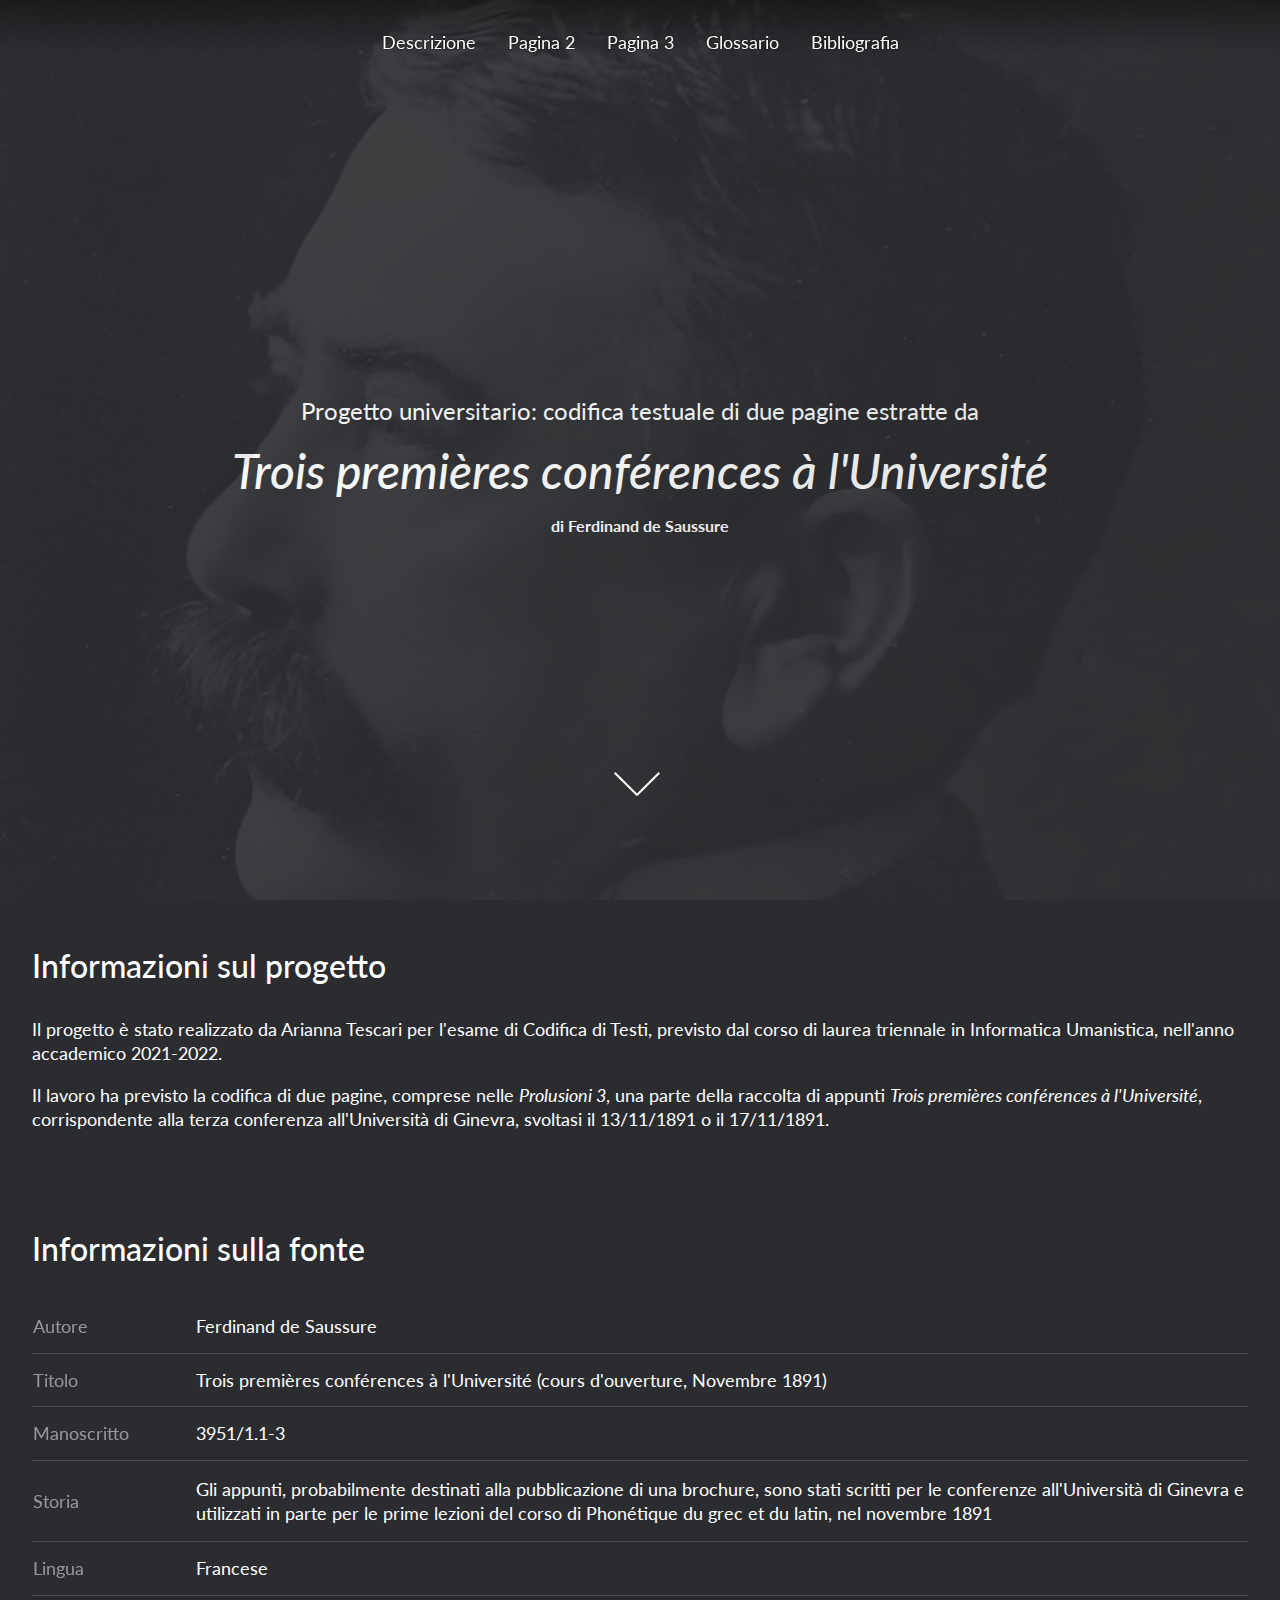
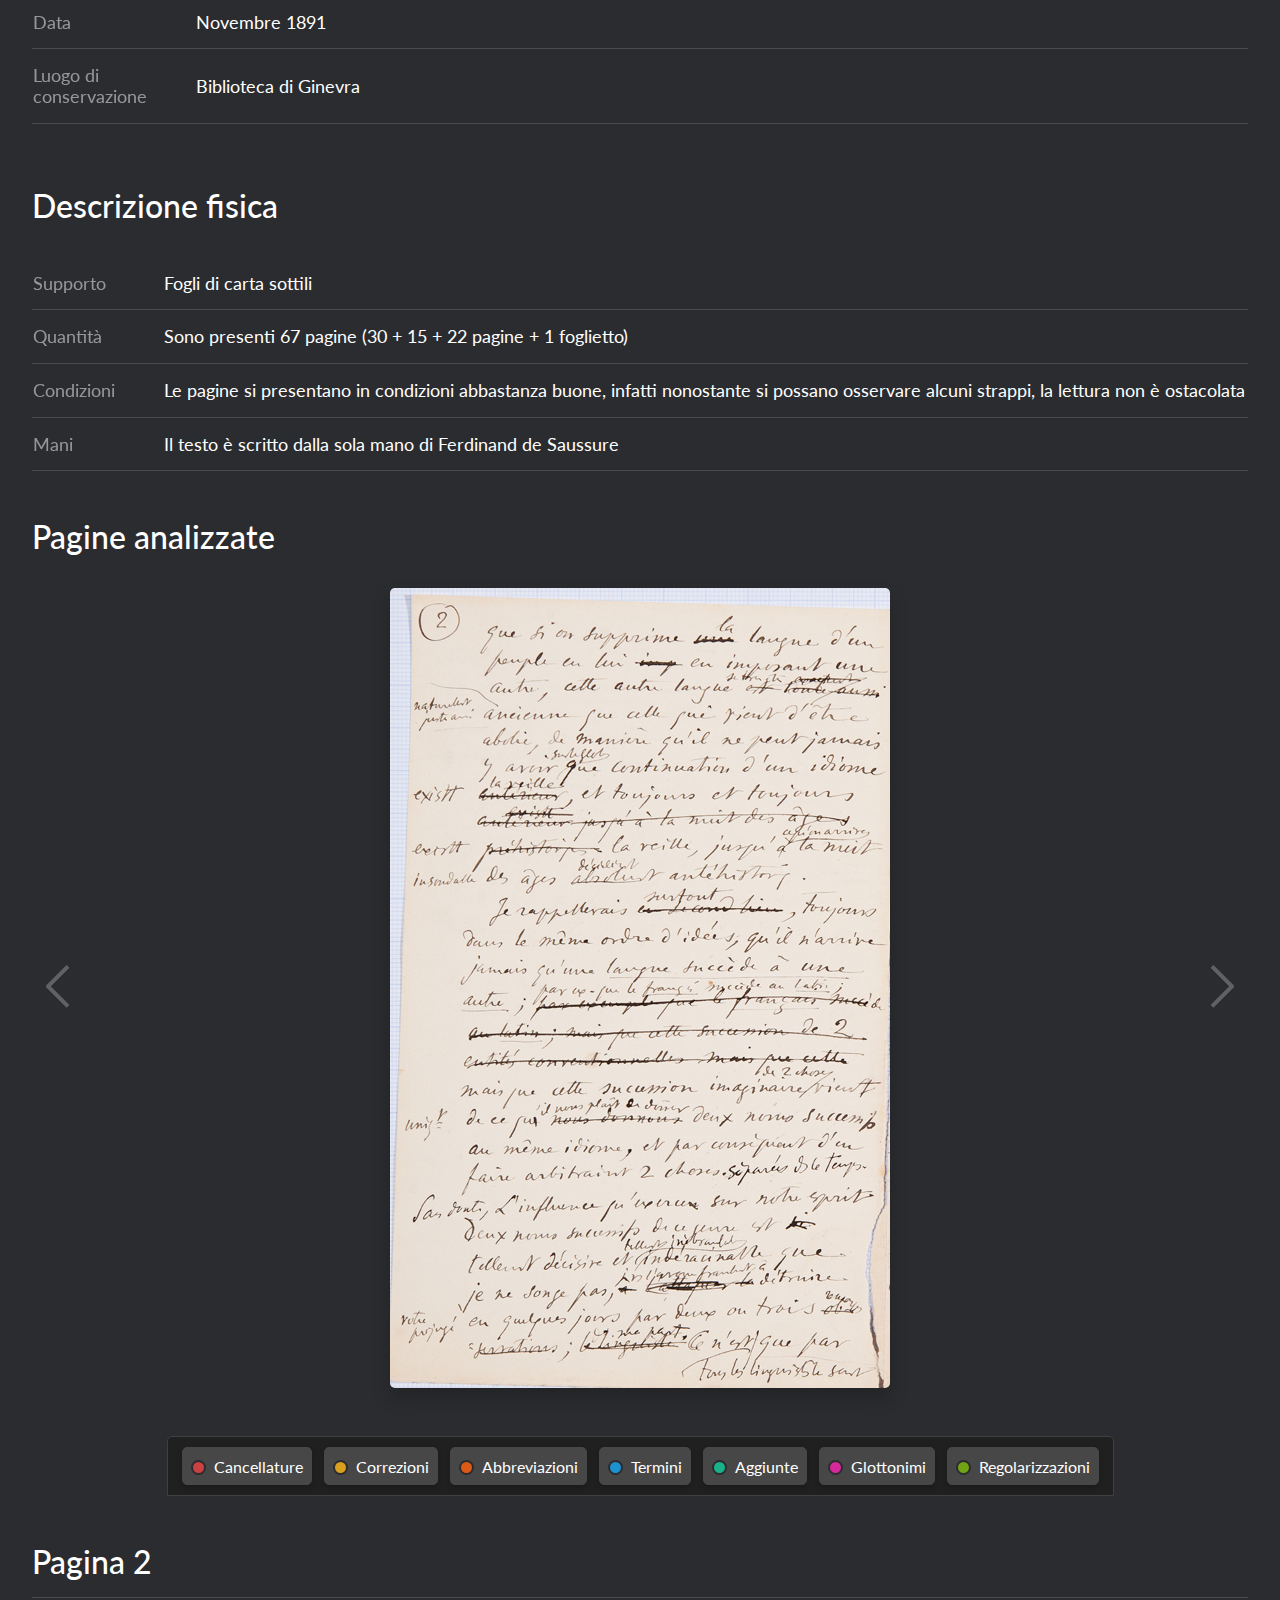
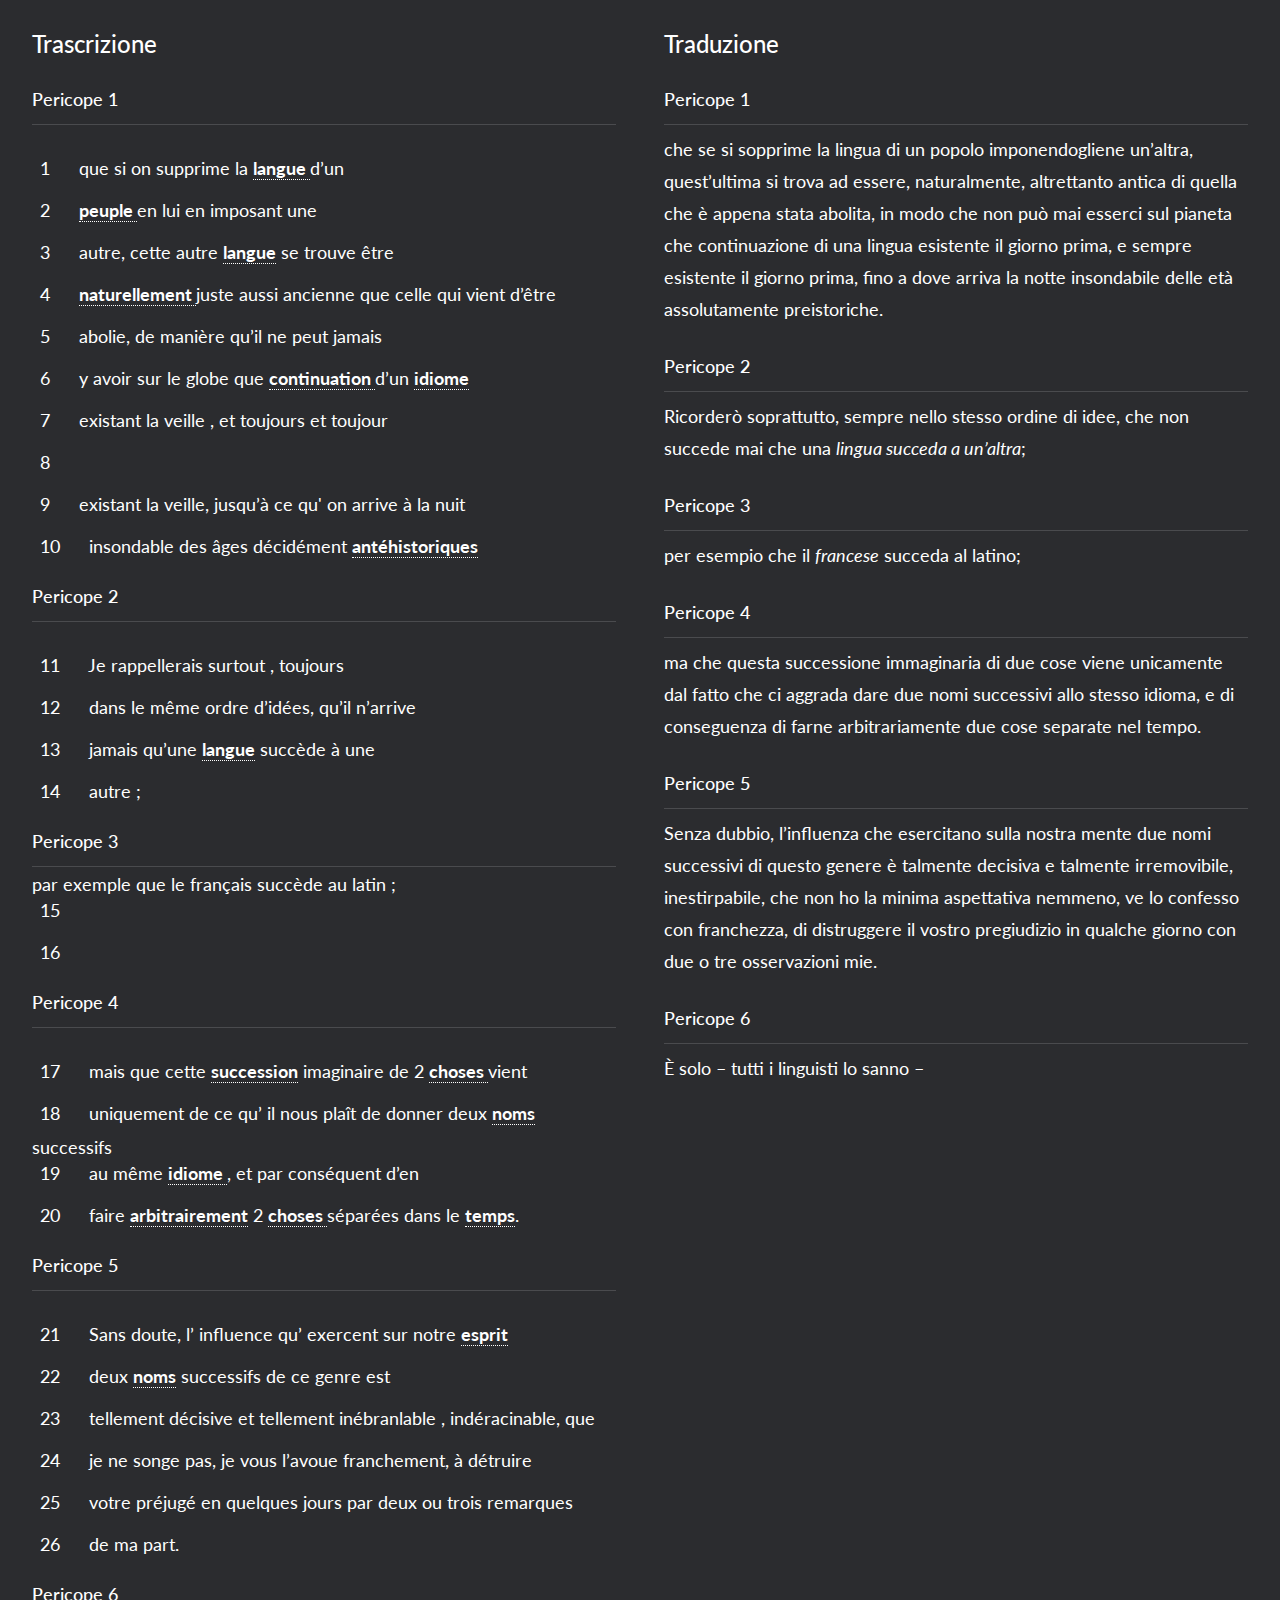
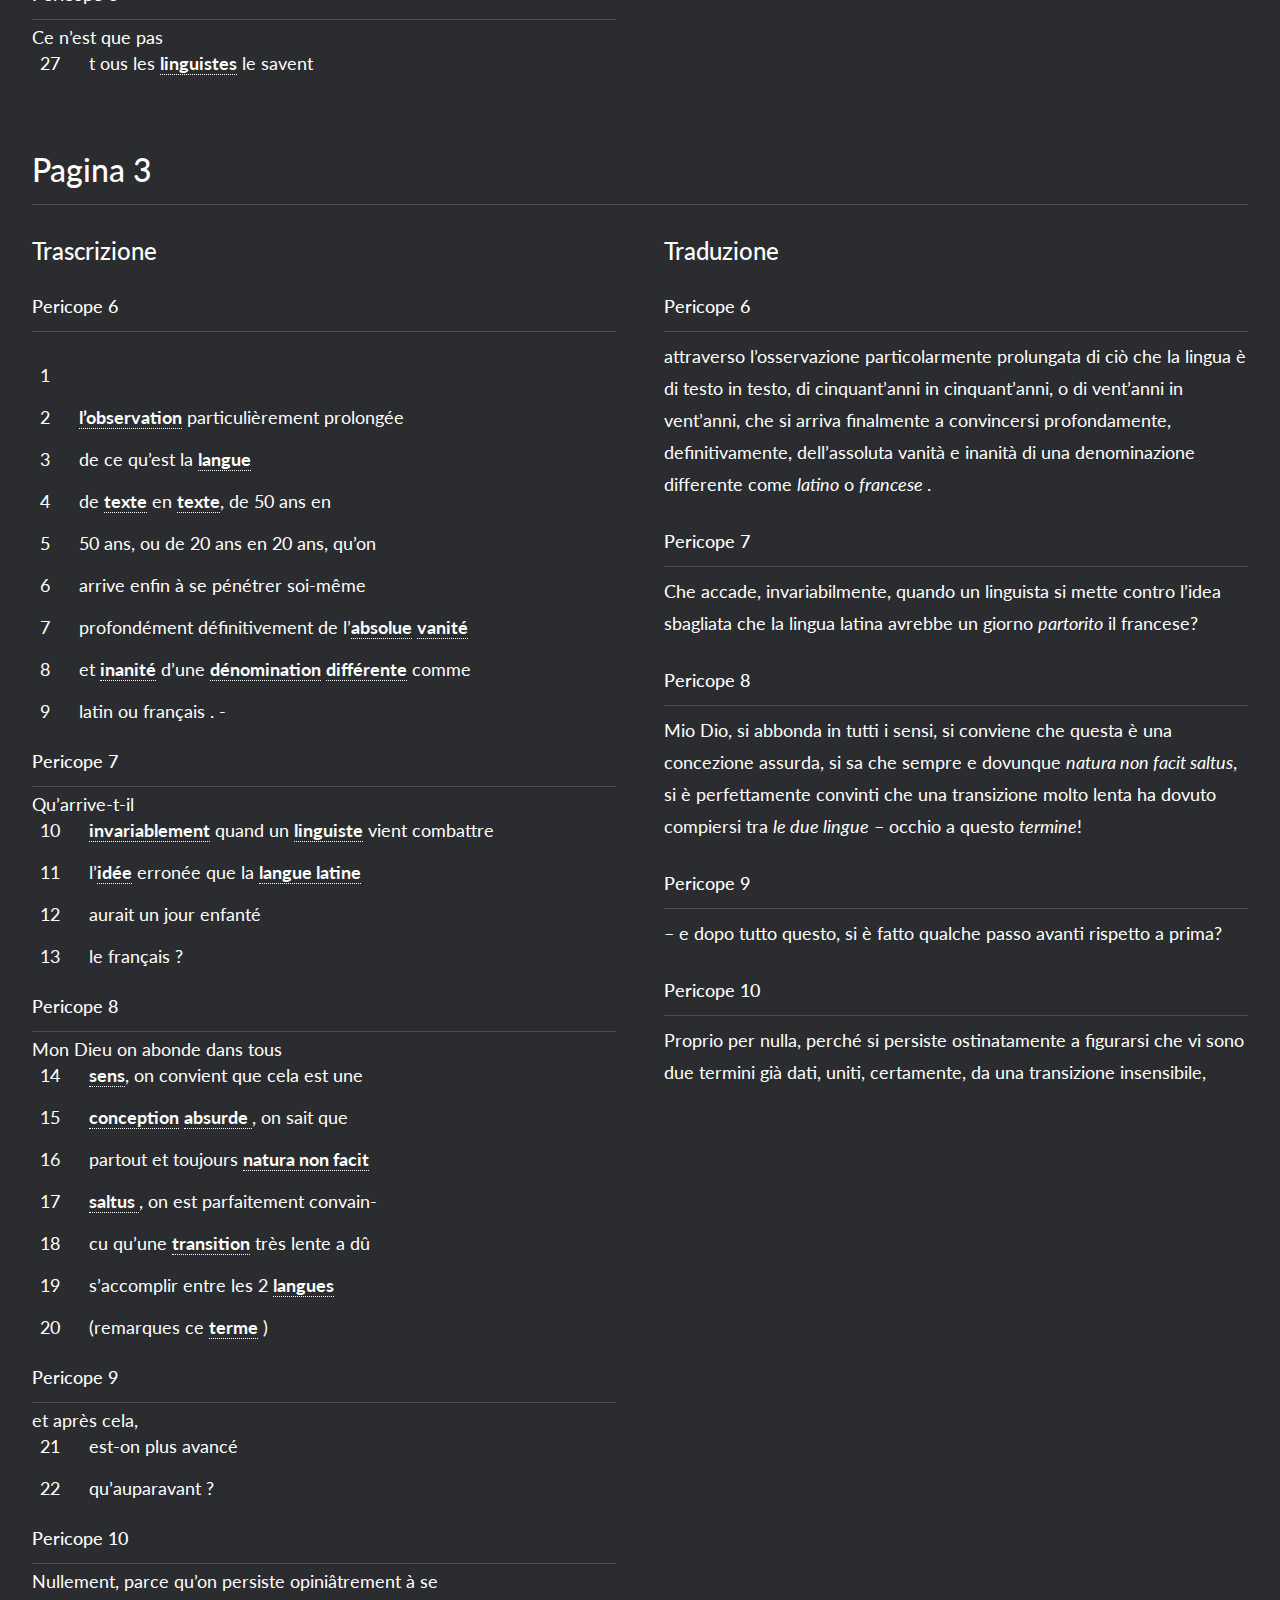
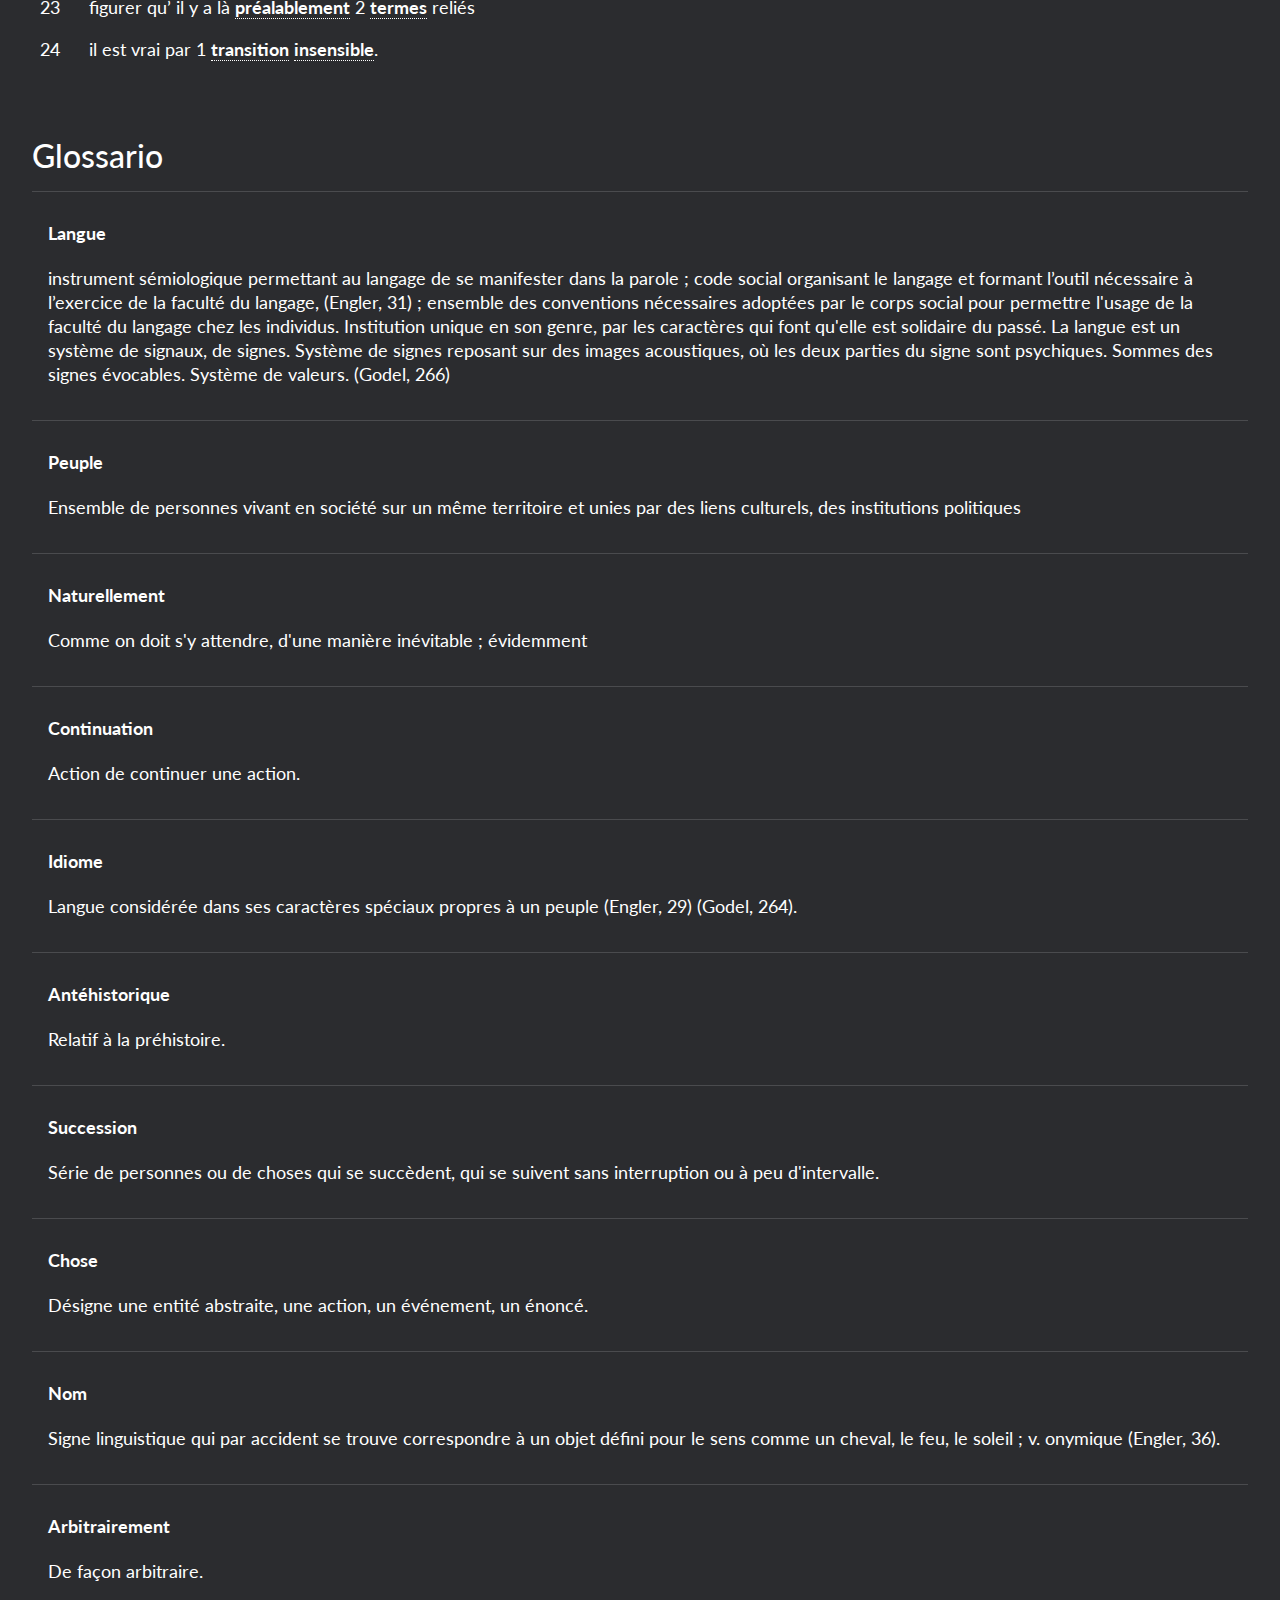
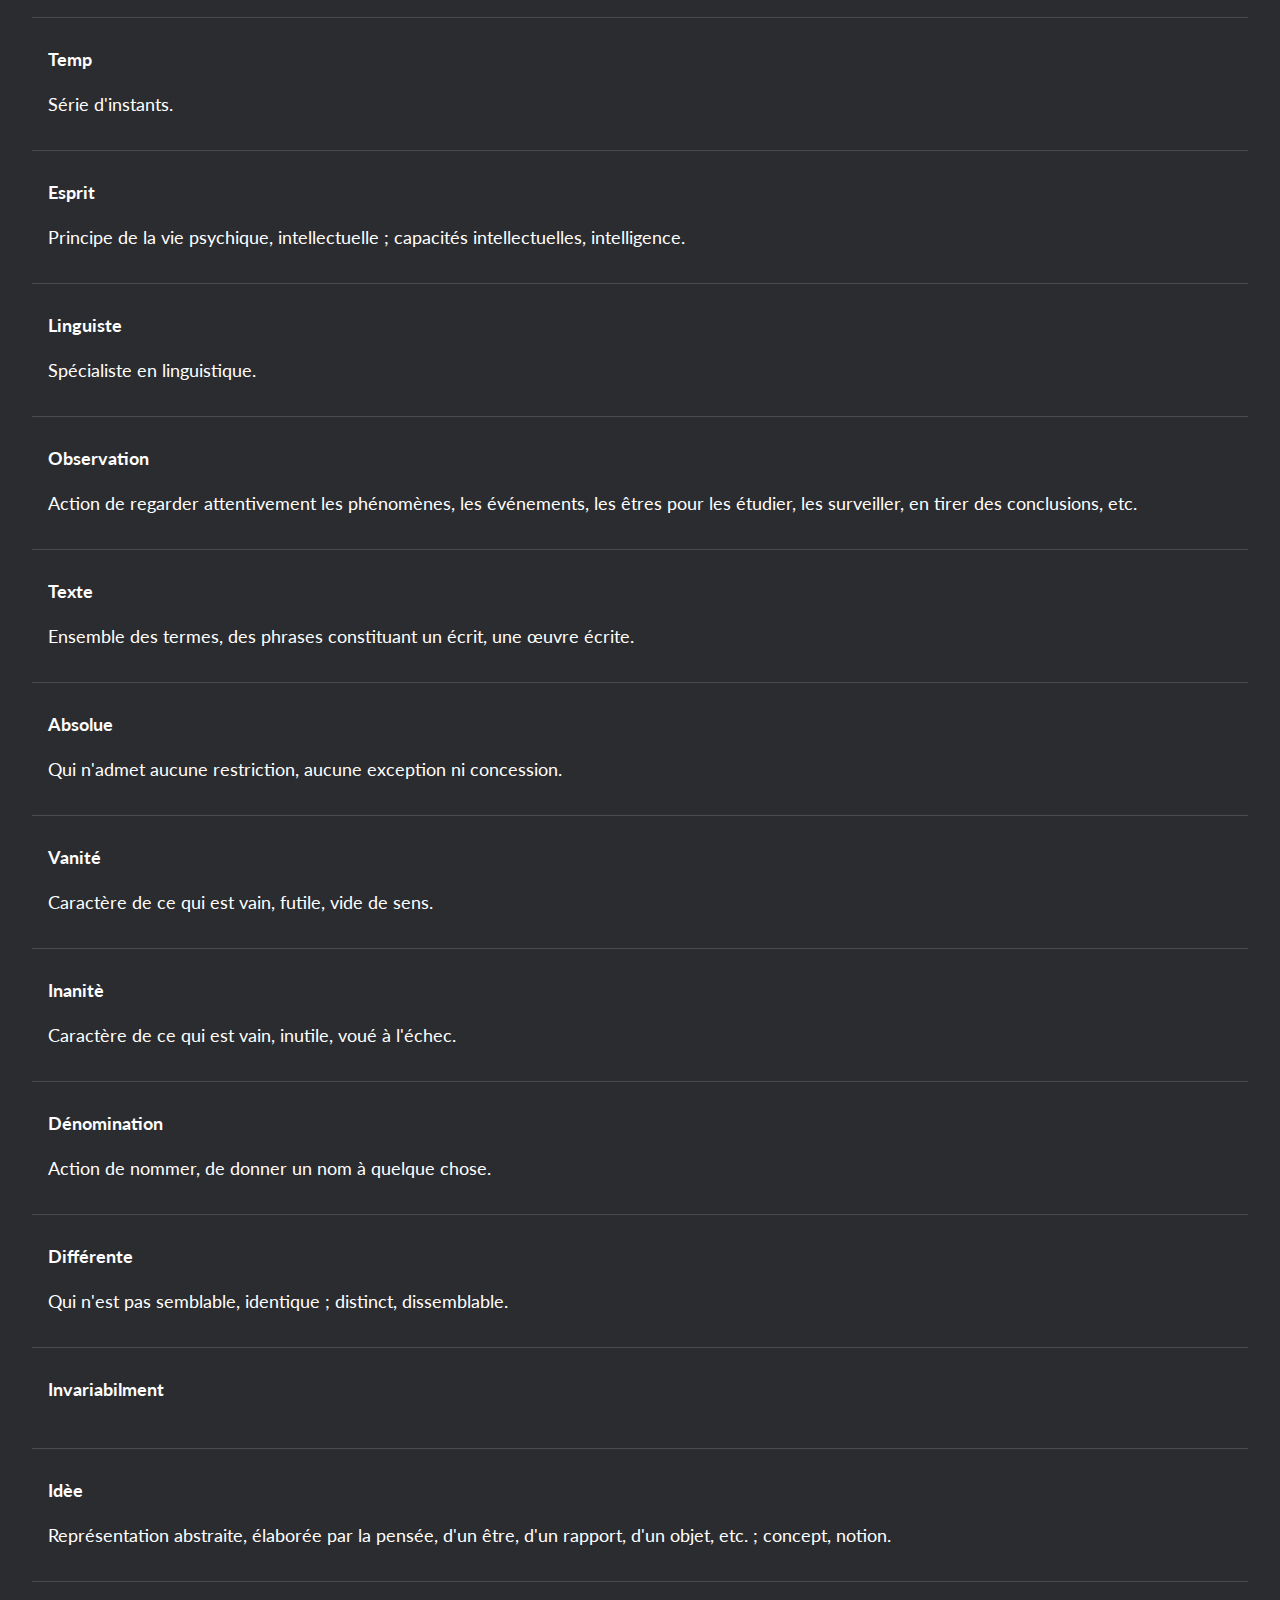
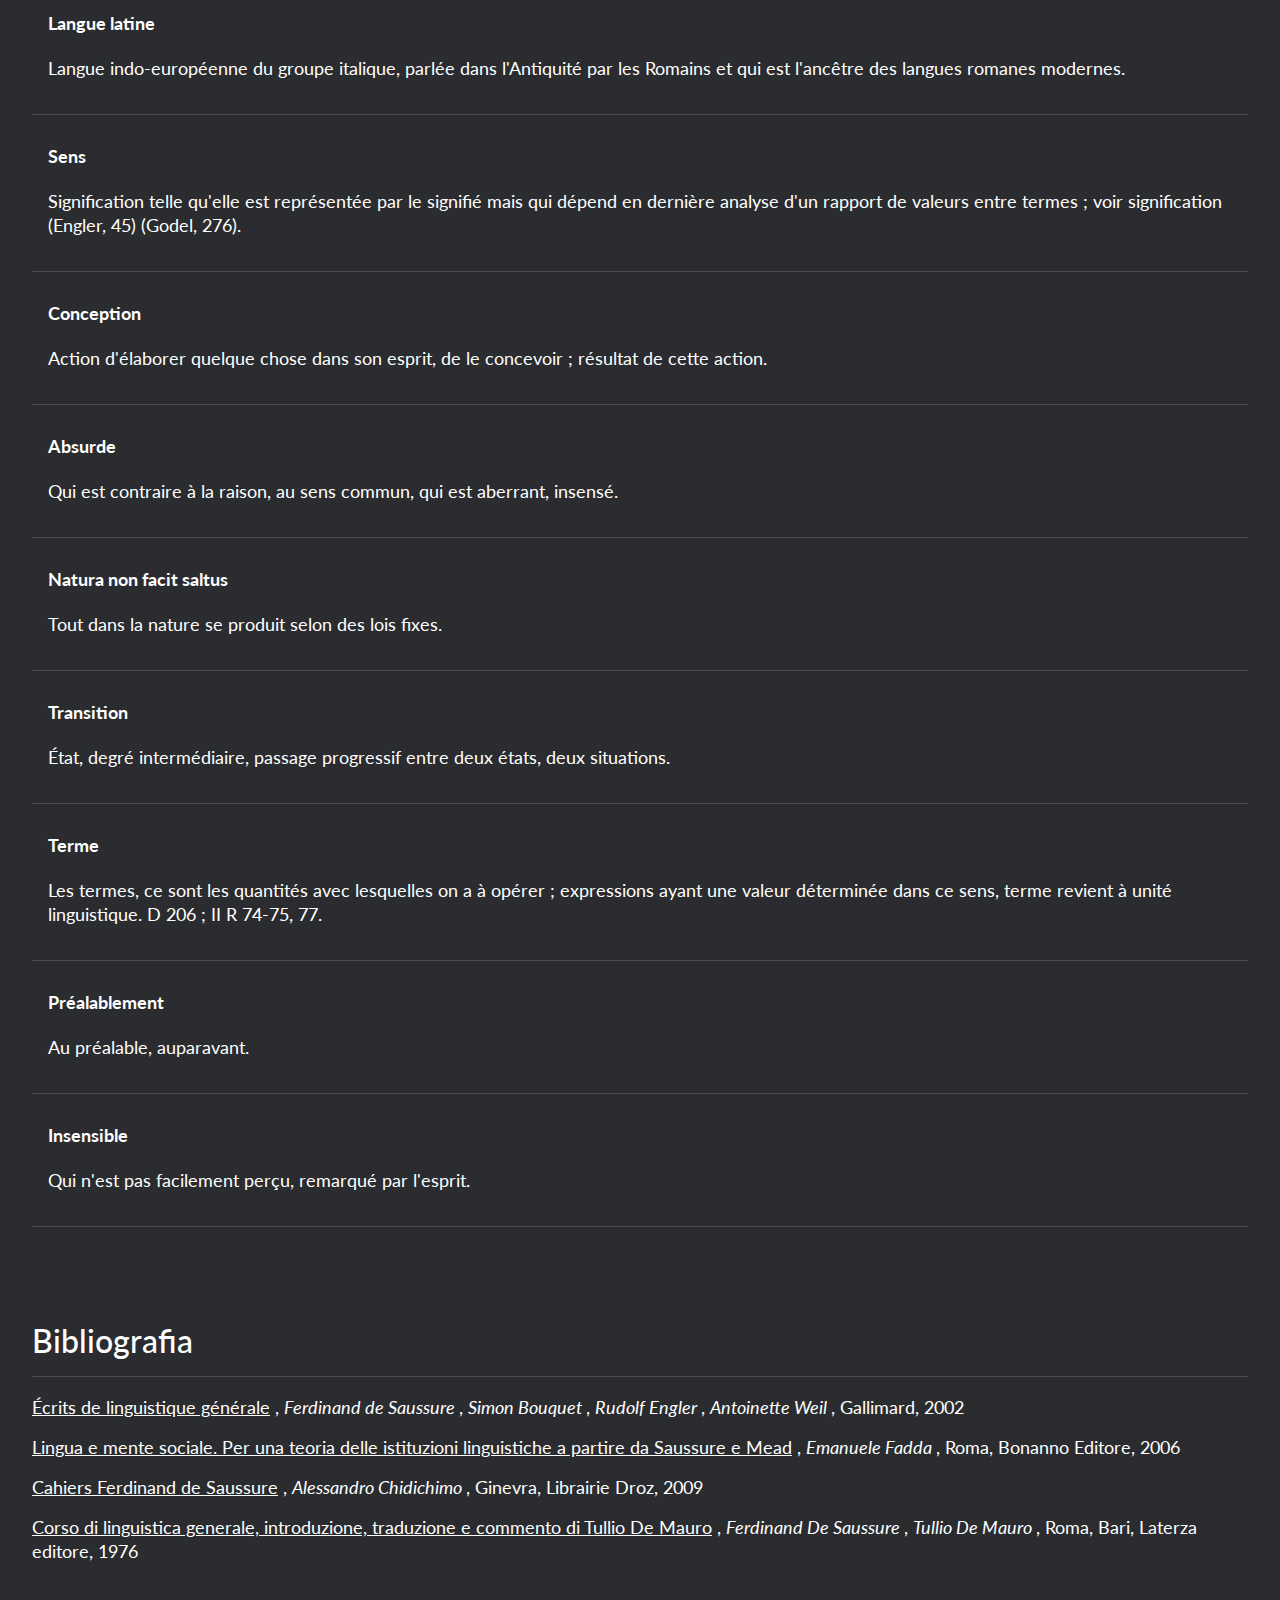
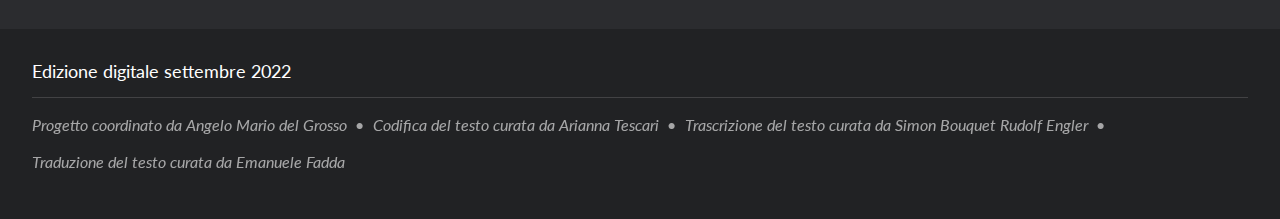
==== commit e621c87b: "Modifiche + pulizia codice" ====
--- a/src/index.html
+++ b/src/index.html
@@ -132,6 +132,7 @@
                   <li><button data-filter-tag="term" type="button" class="legend-filter tag-term"><span class="legend-indicator"></span><span class="legend-label">Termini</span></button></li>
                   <li><button data-filter-tag="add" type="button" class="legend-filter tag-notes"><span class="legend-indicator"></span><span class="legend-label">Aggiunte</span></button></li>
                   <li><button data-filter-tag="lang" type="button" class="legend-filter tag-glot"><span class="legend-indicator"></span><span class="legend-label">Glottonimi</span></button></li>
+                  <li><button data-filter-tag="reg" type="button" class="legend-filter tag-reg"><span class="legend-indicator"></span><span class="legend-label">Regolarizzazioni</span></button></li>
                </ul>
             </div>
          </div>
@@ -261,7 +262,7 @@
                            <br><span id="#facs_pag2-lb17" class="row-number">17</span> 
                            mais que cette <span class="term"><a class="scroll-to" href="#succession">succession</a></span> imaginaire 
                            <span class="add">de 
-                              <span class="orig">2 </span><span class="expan"> deux </span>
+                              <span class="orig">2 </span><span class="reg"> deux </span>
                               <span class="term"><a class="scroll-to" href="#chose">choses </a></span>
                               </span> vient 
                            
@@ -281,7 +282,7 @@
                            
                            <br><span id="#facs_pag2-lb20" class="row-number">20</span>
                            faire <span class="term"><a class="scroll-to" href="#arbitrairement">arbitrairement</a></span> 
-                           <span class="orig"> 2</span><span class="expan">deux</span> 
+                           <span class="orig"> 2</span><span class="reg">deux</span> 
                            <span class="term"><a class="scroll-to" href="#chose">choses </a></span> séparées 
                            <span class="abbr">ds</span><span class="expan">dans</span> 
                            le <span class="term"><a class="scroll-to" href="#temp">temps</a></span>.
@@ -420,15 +421,15 @@
                            
                            <br><span id="#facs_pag3-lb4" class="row-number">4</span>
                            de <span class="term"><a class="scroll-to" href="#texte">texte</a></span> en <span class="term"><a class="scroll-to" href="#texte">texte</a></span>, de 
-                           <span class="orig"> 50 </span><span class="expan"> cinquante </span> 
+                           <span class="orig"> 50 </span><span class="reg"> cinquante </span> 
                            ans en 
                            
                            <br><span id="#facs_pag3-lb5" class="row-number">5</span>
-                           <span class="orig"> 50 </span><span class="expan"> cinquante </span> 
+                           <span class="orig"> 50 </span><span class="reg"> cinquante </span> 
                            ans, ou de 
-                           <span class="orig"> 20 </span><span class="expan"> vingt </span> 
+                           <span class="orig"> 20 </span><span class="reg"> vingt </span> 
                            ans en                                 
-                           <span class="orig"> 20 </span><span class="expan"> vingt </span>  
+                           <span class="orig"> 20 </span><span class="reg"> vingt </span>  
                            ans, qu’on 
                            
                            <br><span id="#facs_pag3-lb6" class="row-number">6</span>
@@ -490,7 +491,7 @@
                                  ?
                                  </span></span> 
                            <span class="emph">entre les 
-                              <span class="orig"> 2 </span><span class="expan">  deux </span>
+                              <span class="orig"> 2 </span><span class="reg">  deux </span>
                               <span class="abbr"> langs </span><span class="expan"> <span class="term"><a class="scroll-to" href="#langue">langues</a></span> </span> 
                               </span> 
                            
@@ -529,13 +530,13 @@
                            
                            <br><span id="#facs_pag3-lb23" class="row-number">23</span>
                            figurer qu’ <span class="emph">il y a <span class="add">là <span class="term"><a class="scroll-to" href="#prealablement">préalablement</a></span> </span> 
-                              <span class="orig"> 2 </span><span class="expan"> deux </span> 
+                              <span class="orig"> 2 </span><span class="reg"> deux </span> 
                               <span class="del">langues </span><span class="add"><span class="term"><a class="scroll-to" href="#terme">termes</a></span></span>
                               </span> reliés 
                            
                            <br><span id="#facs_pag3-lb24" class="row-number">24</span>
                            il est vrai par 
-                           <span class="orig"> 1 </span><span class="expan"> une </span> 
+                           <span class="orig"> 1 </span><span class="reg"> une </span> 
                            <span class="term"><a class="scroll-to" href="#transition">transition</a></span> <span class="term"><a class="scroll-to" href="#insensible">insensible</a></span>.
                            </div>
                      </div>
@@ -891,6 +892,7 @@
                               Emanuele
                               Fadda
                               </i>,
+                            Roma,
                            Bonanno Editore,
                             2006 </a></li>
                      <li><a href="https://www.jstor.org/stable/i40069704"><span class="underline">Cahiers Ferdinand de Saussure</span>
--- a/src/assets/css/style.css
+++ b/src/assets/css/style.css
@@ -25,6 +25,7 @@
     --tag-color-top: #4174b3;
     --tag-color-date: #0a970a;
     --tag-color-abbr: #db5a15;
+    --tag-color-reg: #70a414;
     --shadow-1: 0px 10px 20px rgba(0, 0, 0, 0.2);
     --shadow-2: 0px 2px 5px rgba(0, 0, 0, 0.2);
     --font-family-1: 'Lato', sans-serif;
@@ -414,6 +415,11 @@
     box-shadow: var(--shadow-2);
 }
 
+
+.analyzed-text .reg {
+    display: none;
+}
+
 .analyzed-text .del {
     display: none;
 }
@@ -440,6 +446,12 @@
 .analyzed-text .highlighted.sic {
     border: 1px solid var(--color-6);
     background-color: var(--tag-color-cor);
+    display: inline-block;
+}
+
+.analyzed-text .highlighted.reg {
+    border: 1px solid var(--color-6);
+    background-color: var(--tag-color-reg);
     display: inline-block;
 }
 
@@ -593,6 +605,11 @@
     background-color: var(--tag-color-del);
 }
 
+button.legend-filter.tag-reg .legend-indicator {
+    border: 2px solid var(--color-1);
+    background-color: var(--tag-color-reg);
+}
+
 button.legend-filter.tag-del.active {
     border-color: var(--tag-color-del);
 }
@@ -658,6 +675,10 @@
 
 button.legend-filter.tag-top.active {
     border-color: var(--tag-color-top);
+}
+
+button.legend-filter.tag-reg.active {
+    border-color: var(--tag-color-reg);
 }
 
 button.legend-filter.tag-date .legend-indicator {
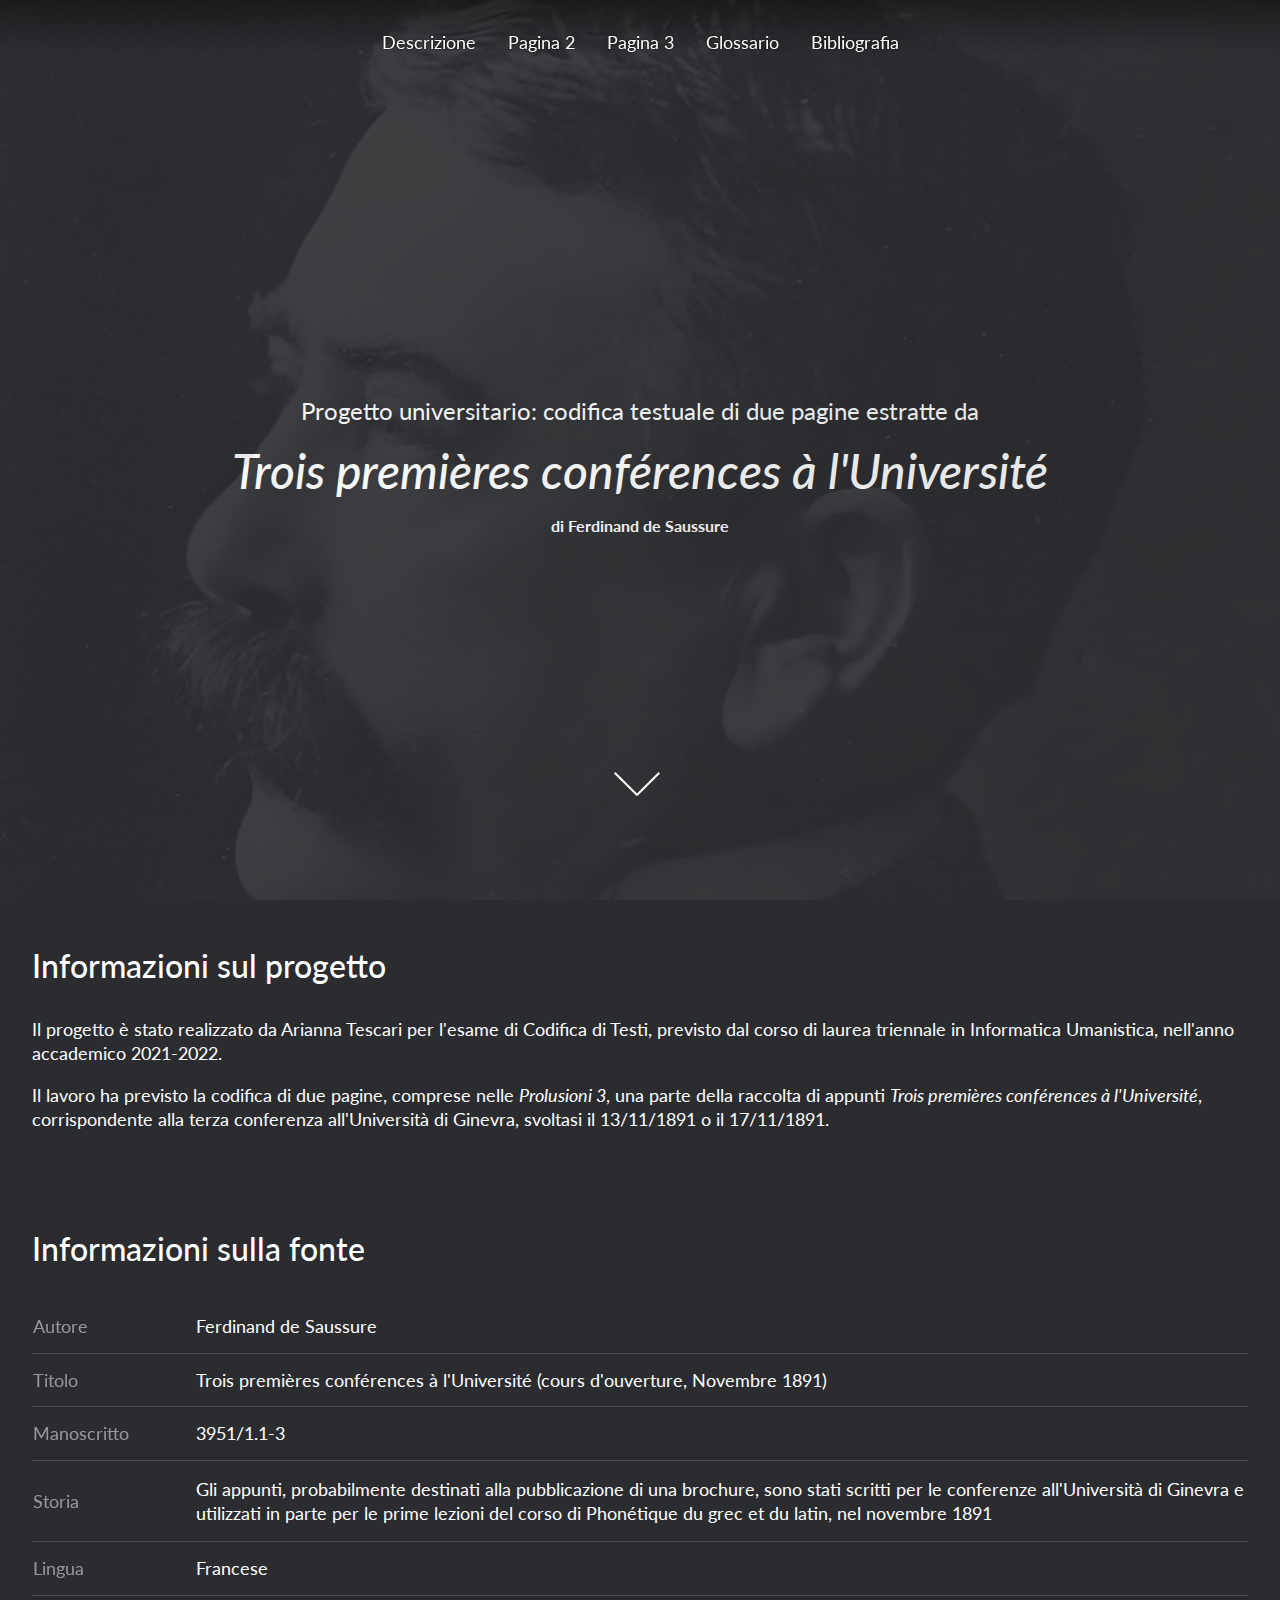
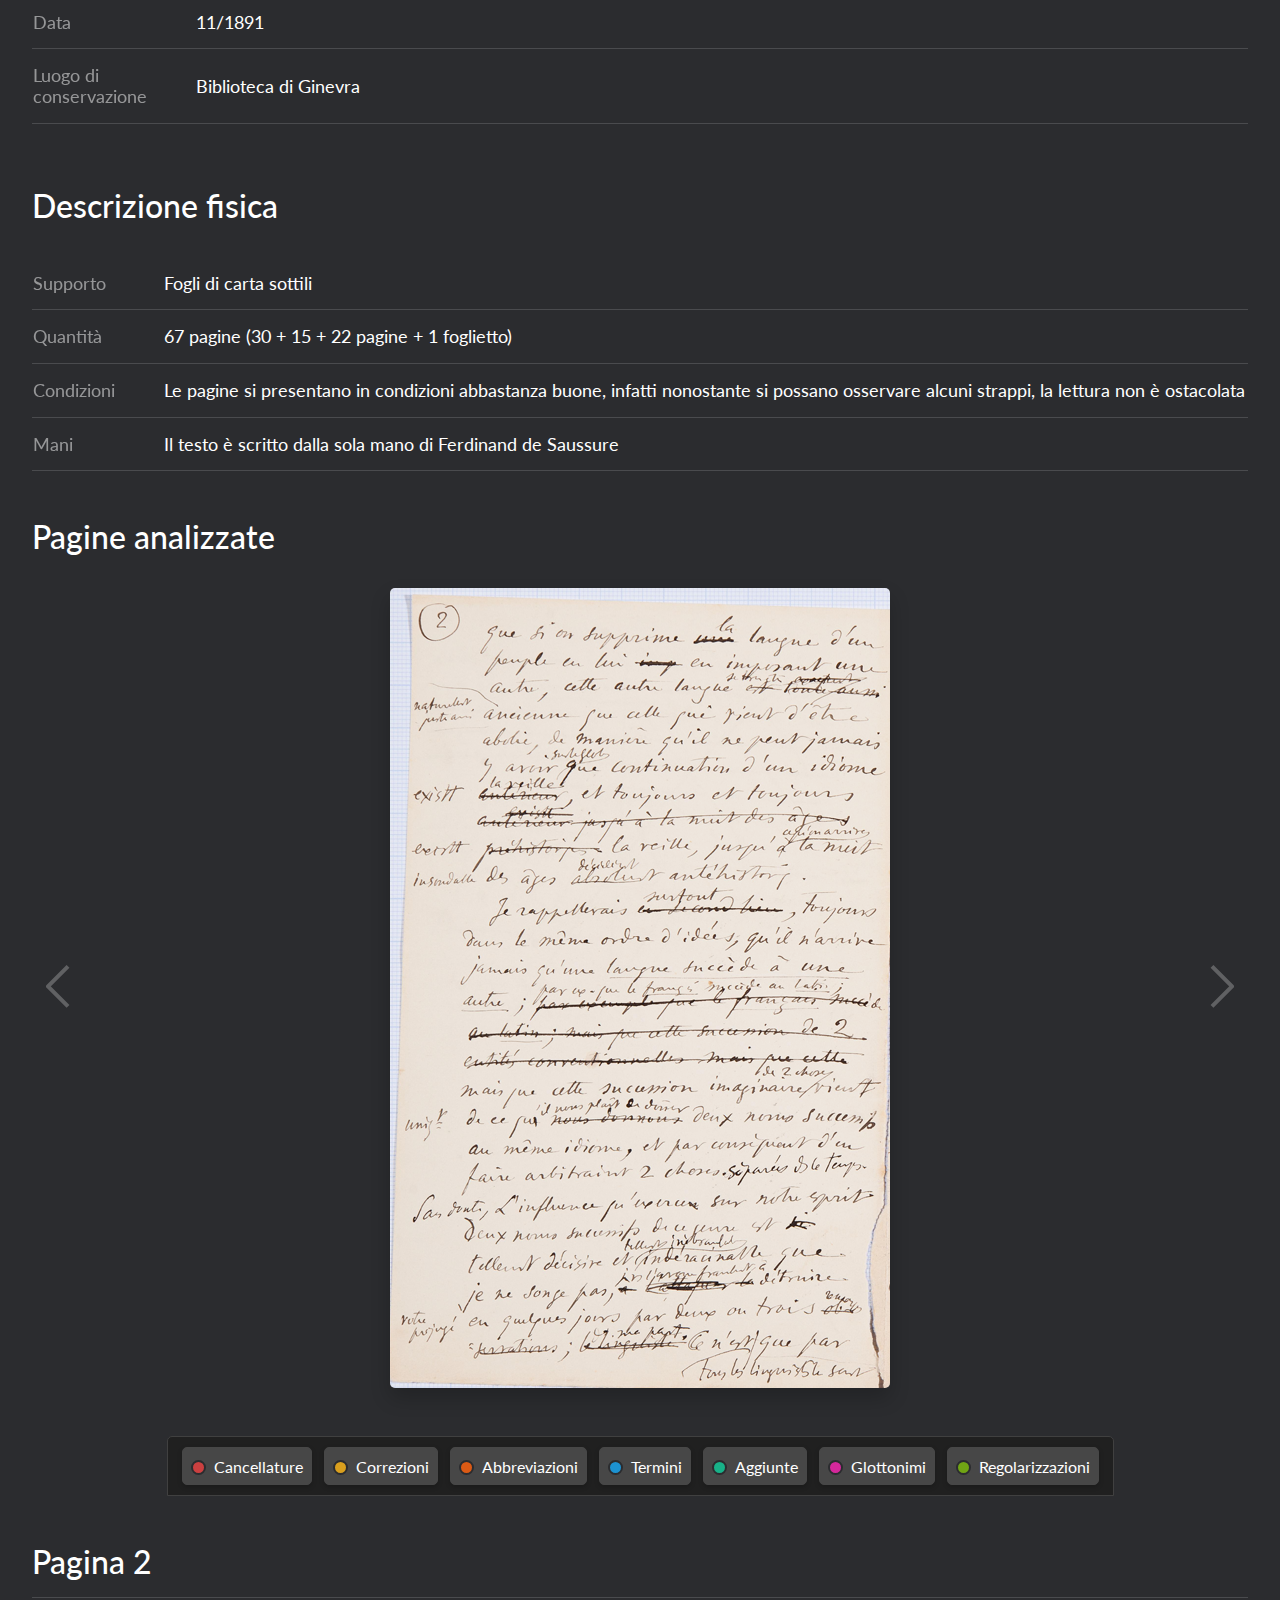
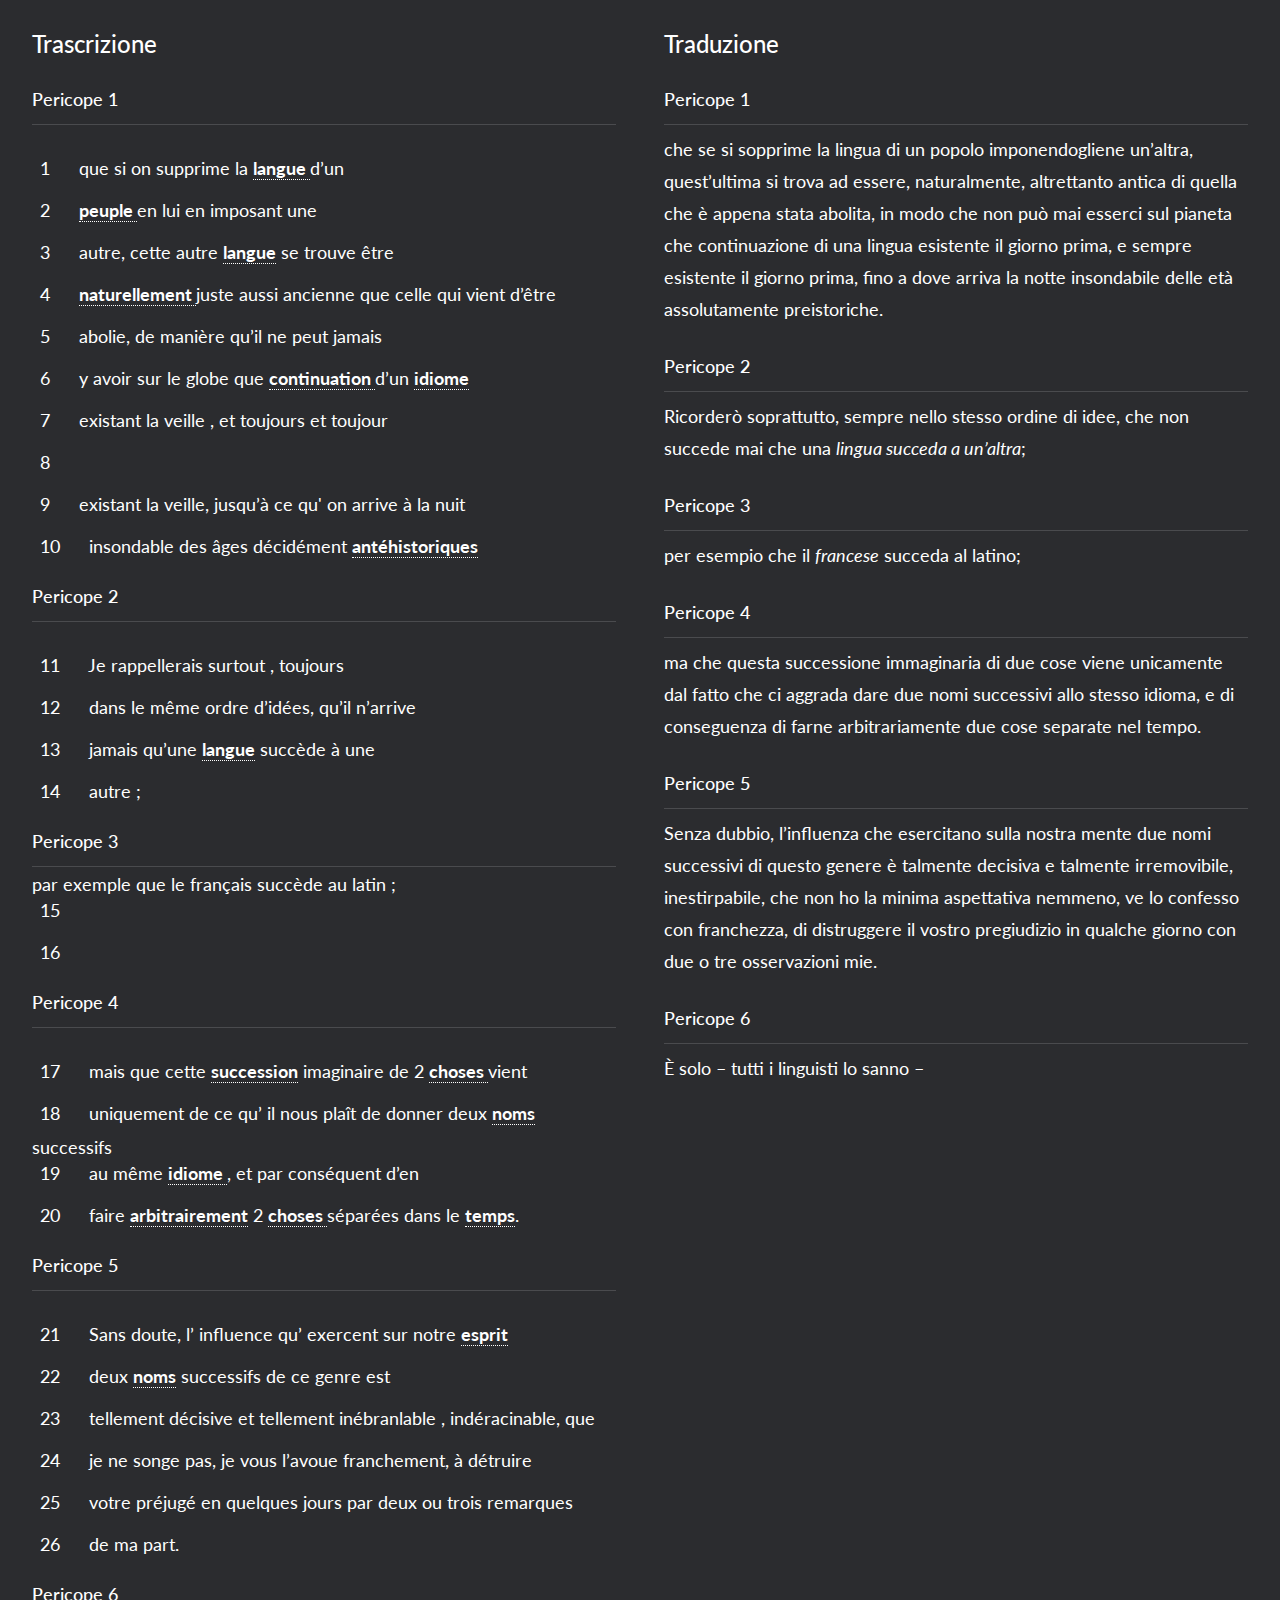
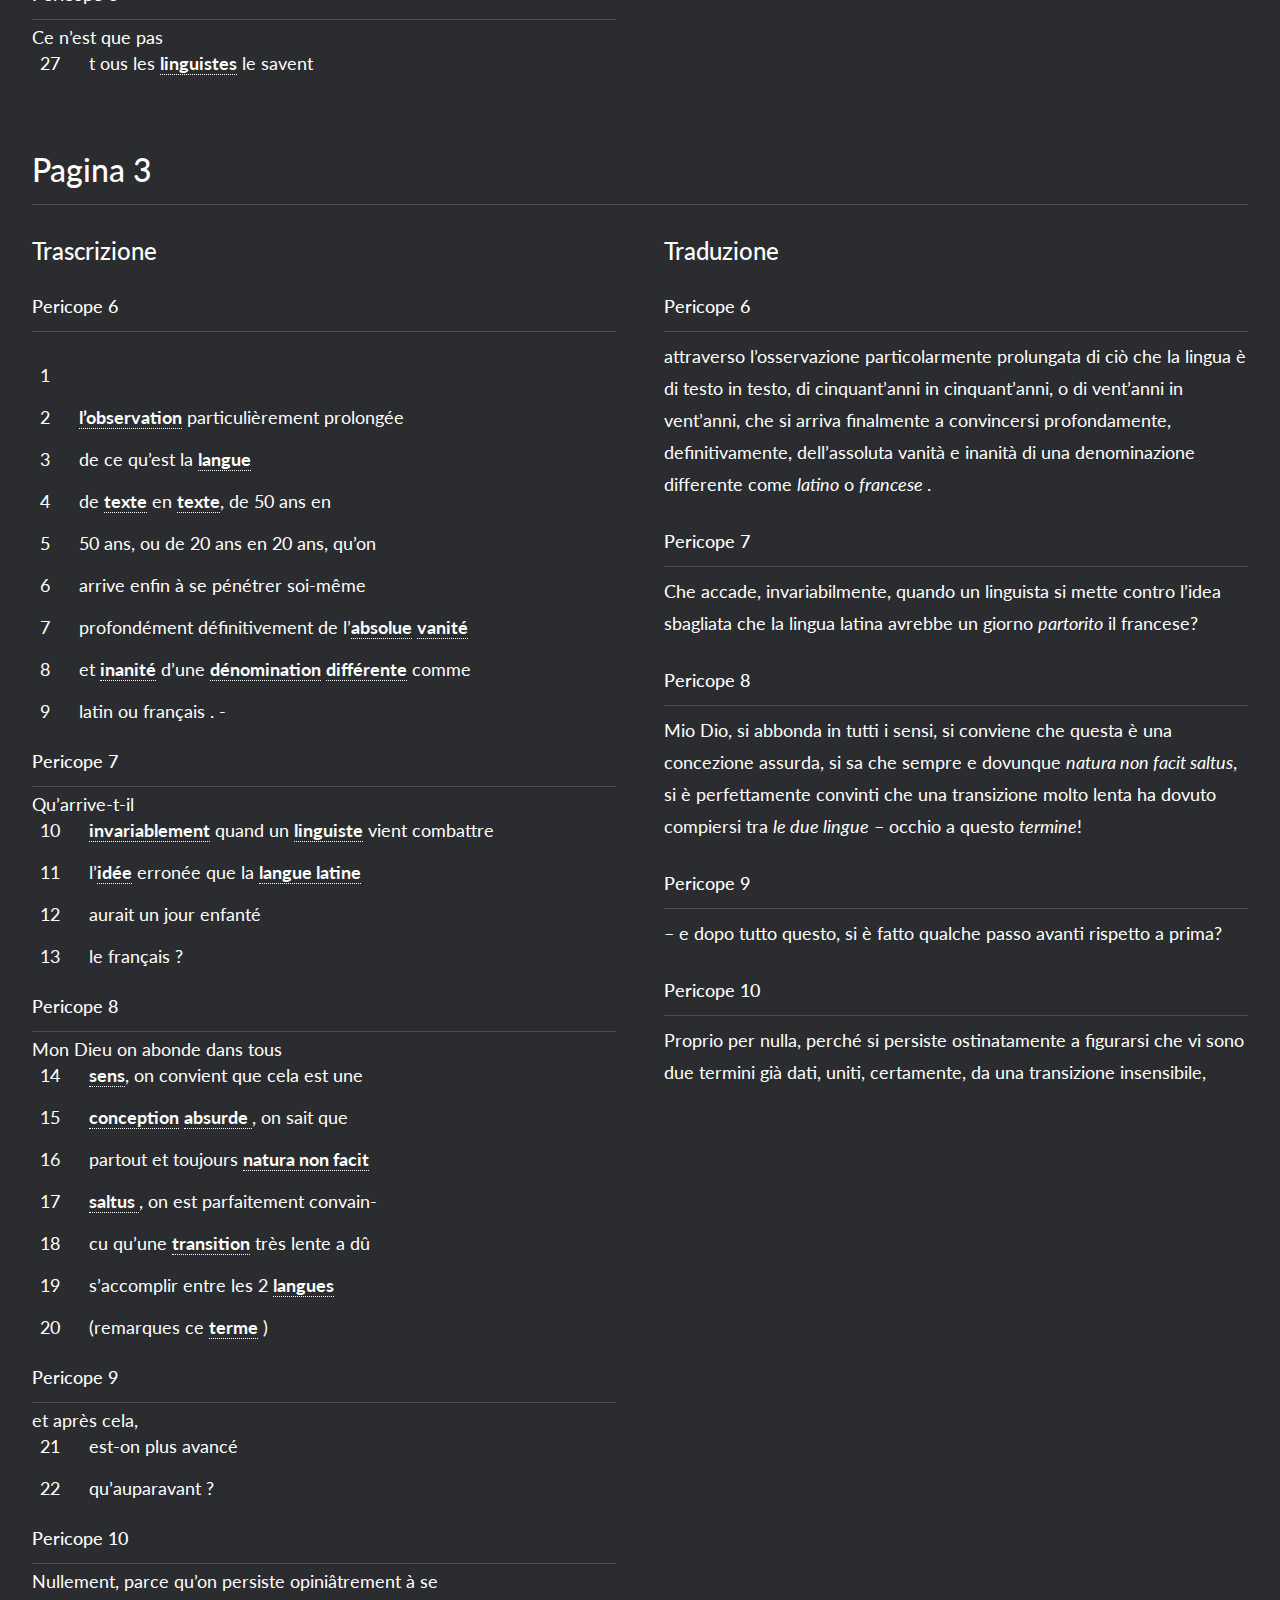
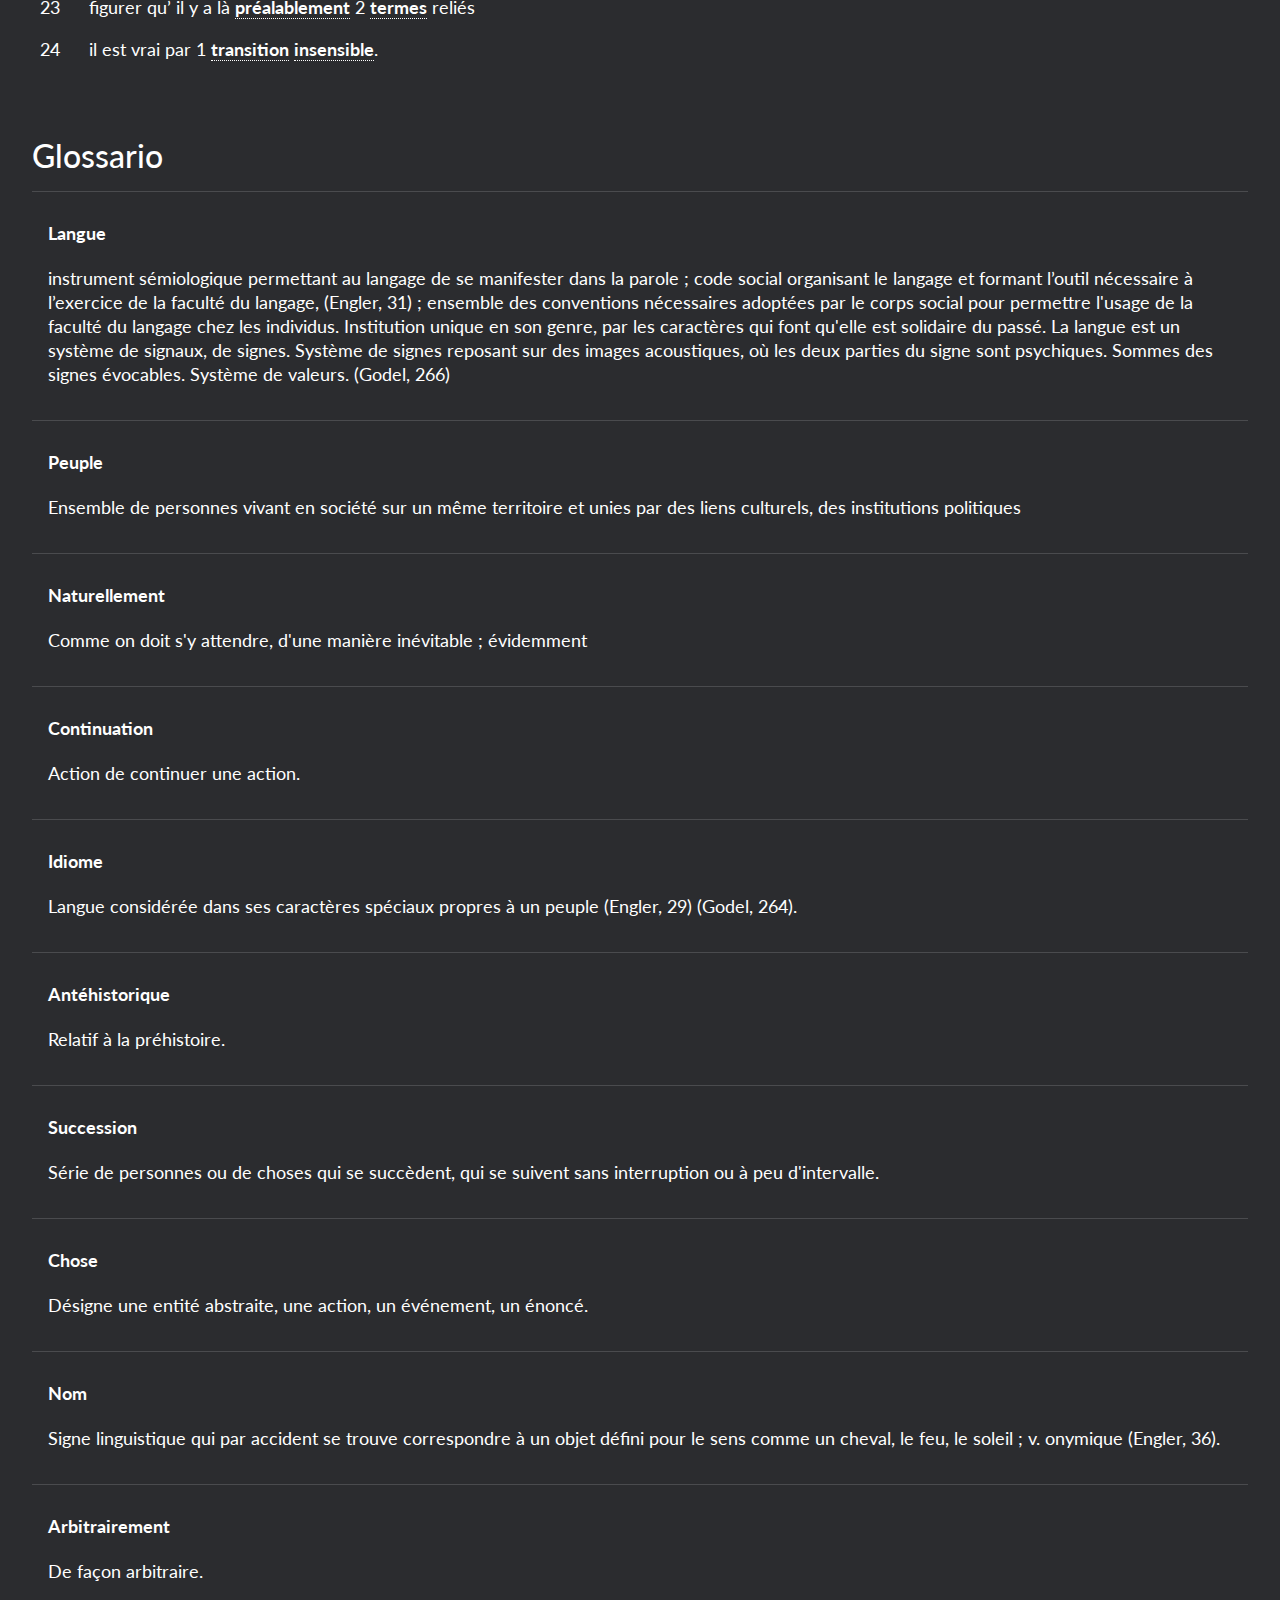
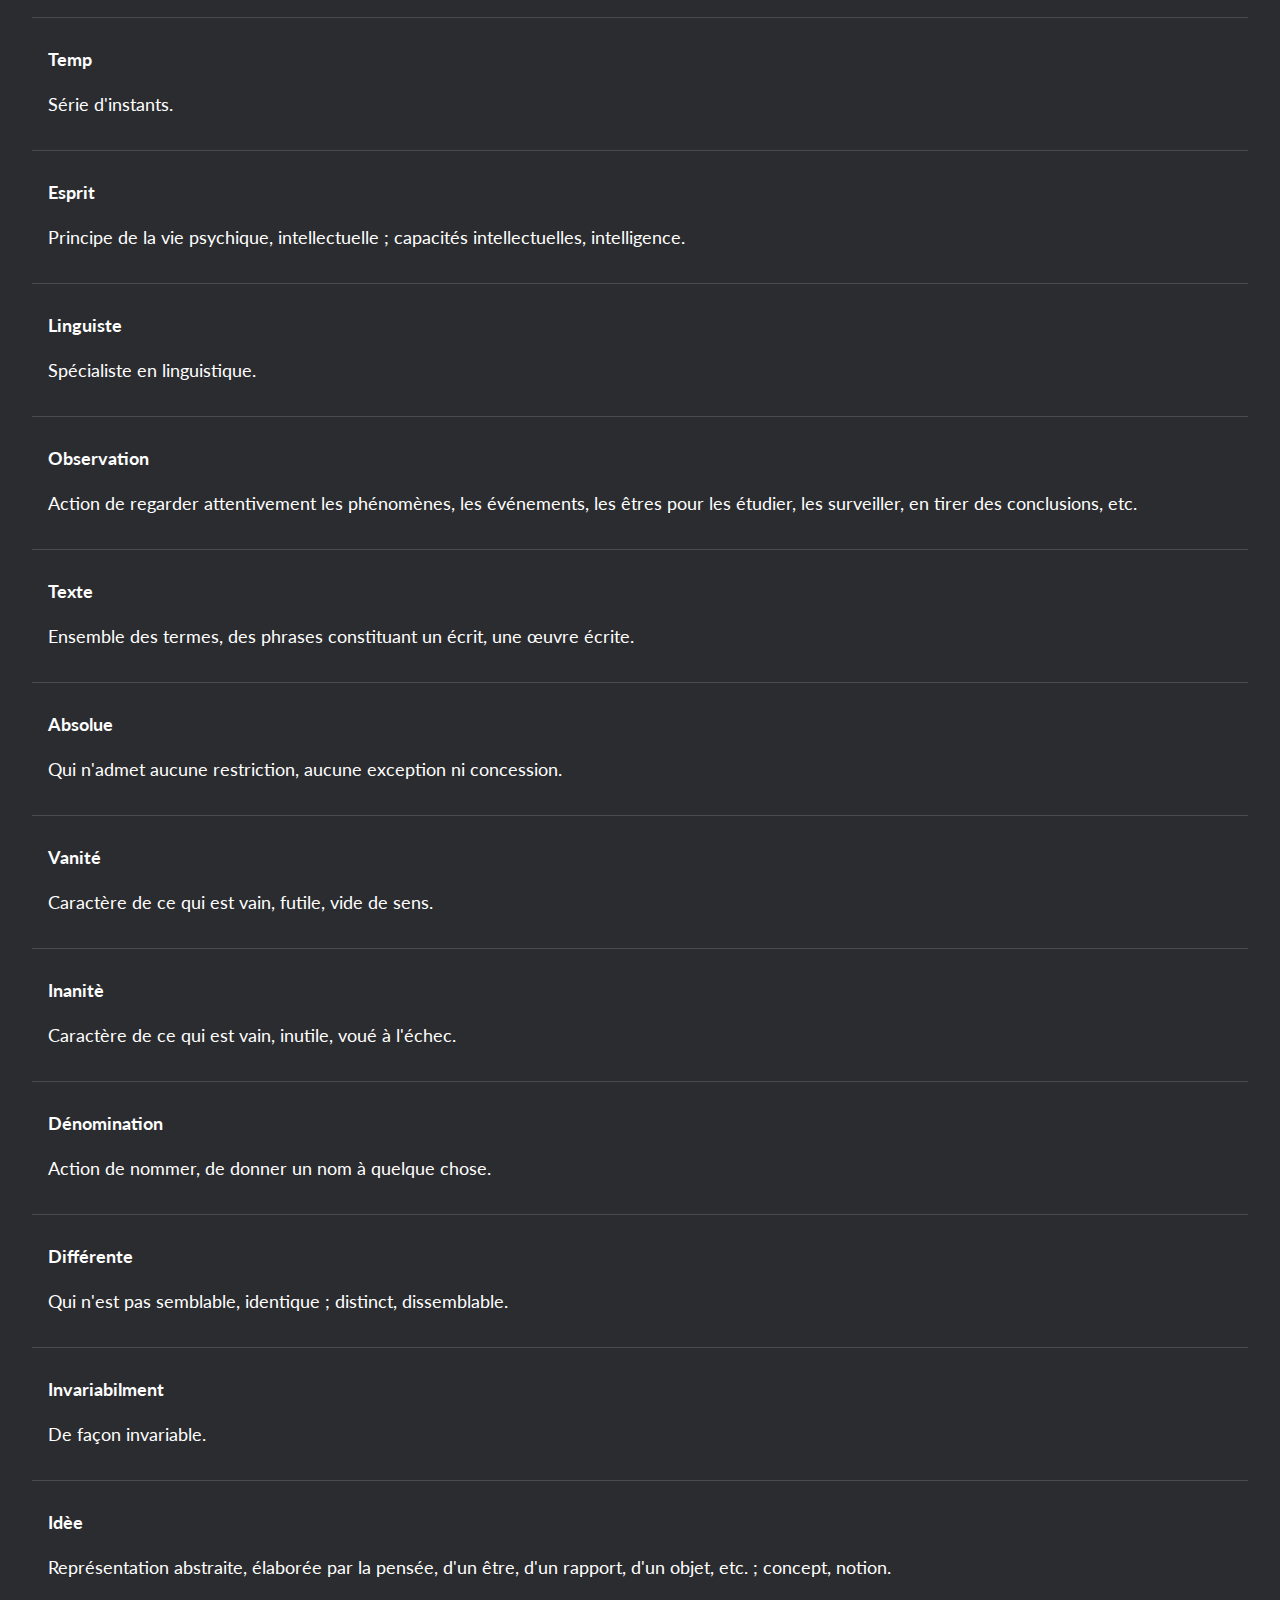
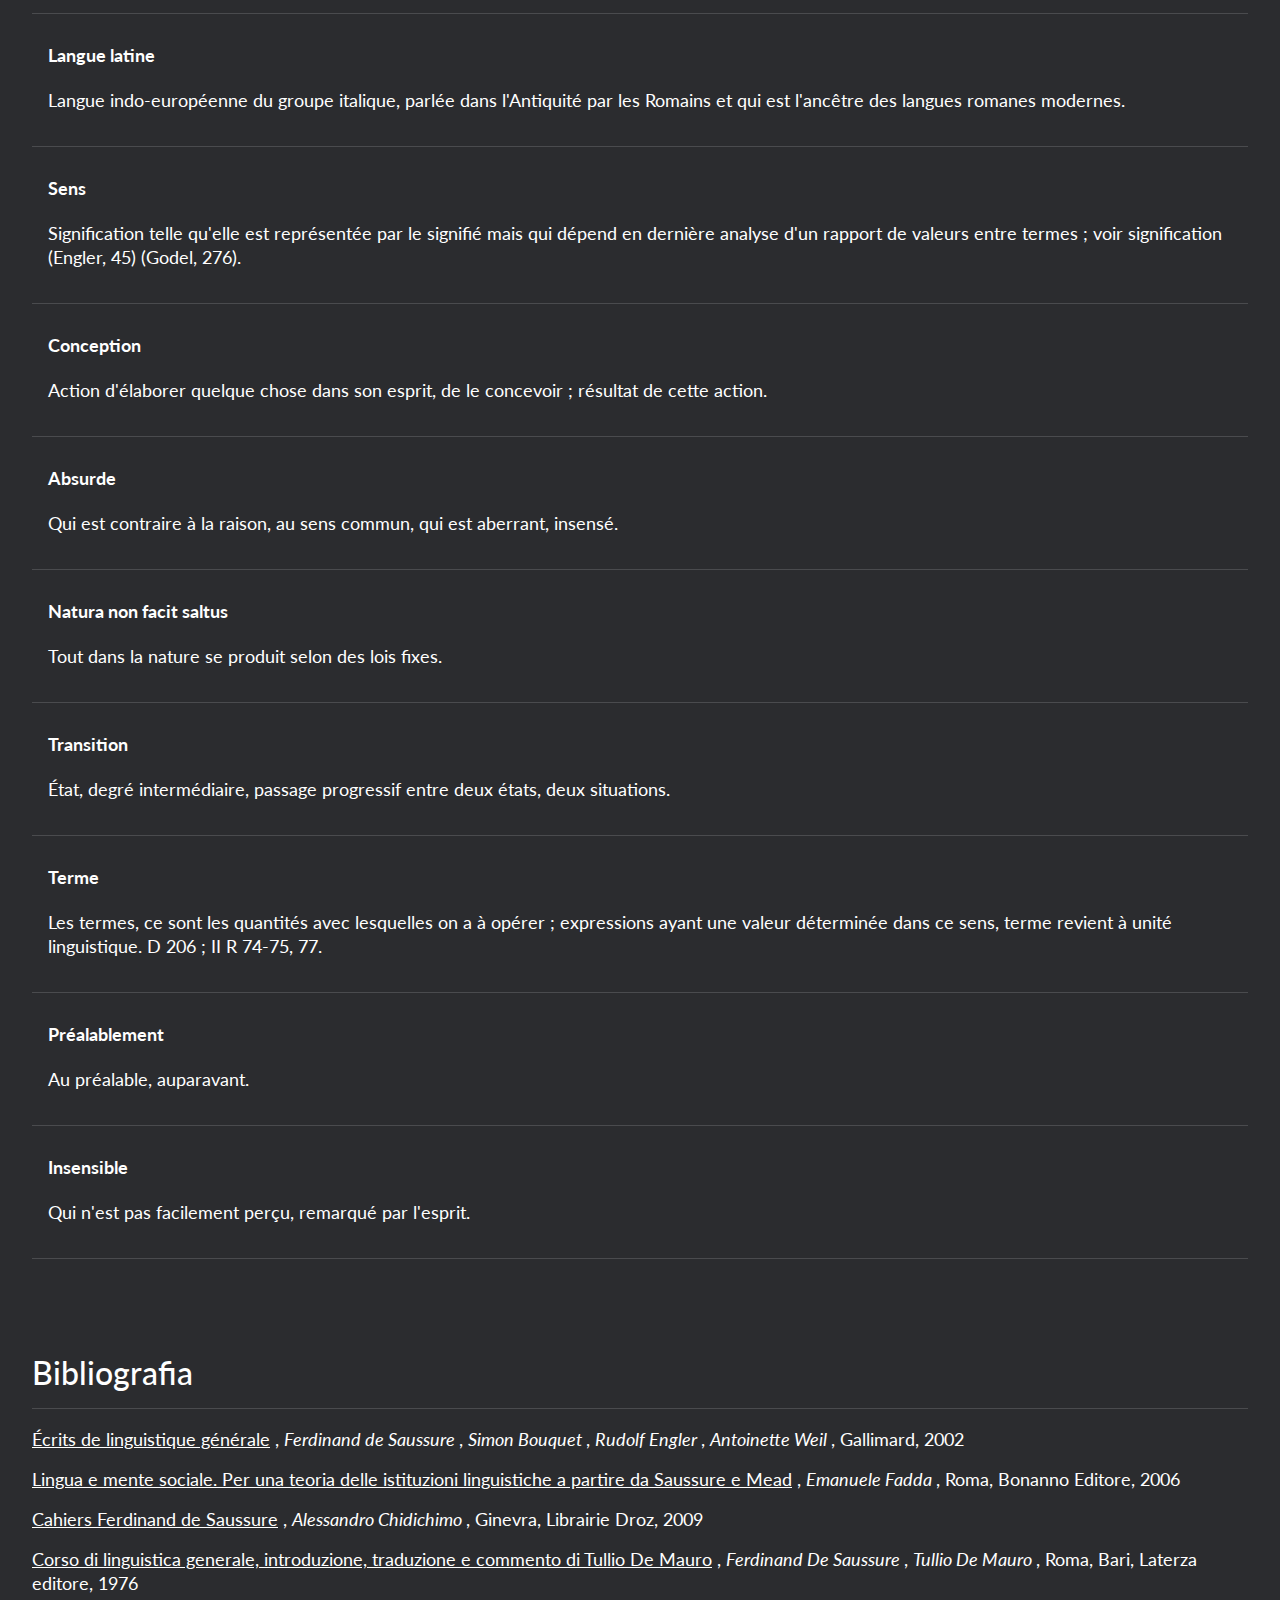
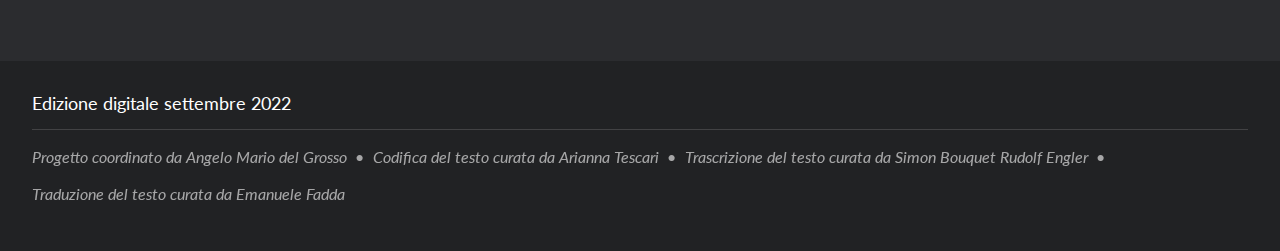
==== commit eb76387f: "XML + update Readme.md" ====
--- a/src/index.html
+++ b/src/index.html
@@ -68,11 +68,11 @@
                      </tr>
                      <tr class="detail-list-row">
                         <td class="detail-list-name"><span>Lingua</span></td>
-                        <td class="detail-list-value"><span> Francese </span></td>
+                        <td class="detail-list-value"><span>Francese</span></td>
                      </tr>
                      <tr class="detail-list-row">
                         <td class="detail-list-name"><span>Data</span></td>
-                        <td class="detail-list-value"><span> Novembre 1891 </span></td>
+                        <td class="detail-list-value"><span>11/1891</span></td>
                      </tr>
                      <tr class="detail-list-row">
                         <td class="detail-list-name"><span>Luogo di conservazione</span></td>
@@ -93,7 +93,7 @@
                      </tr>
                      <tr class="detail-list-row">
                         <td class="detail-list-name"><span>Quantità</span></td>
-                        <td class="detail-list-value"> Sono presenti 67 pagine (30 + 15 + 22 pagine + 1 foglietto) </td>
+                        <td class="detail-list-value">67 pagine (30 + 15 + 22 pagine + 1 foglietto)</td>
                      </tr>
                      <tr class="detail-list-row">
                         <td class="detail-list-name"><span>Condizioni</span></td>
@@ -192,8 +192,7 @@
                            <span class="add">
                               <span class="abbr"> existt </span><span class="expan">existant</span> 
                               </span>
-                           <span class="del">  anterieur  </span><span class="add"> la veille </span>,
-                           
+                           <span class="del">  anterieur  </span><span class="add">la veille </span>,
                            
                            et toujours et toujour
                            
@@ -765,11 +764,13 @@
                         Qui n'est pas semblable, identique ; distinct, dissemblable.
                         </p>
                   </div>
-                  <div class="glossary-entry" id="invariabilment">
+                  <div class="glossary-entry" id="invariablement">
                      <h4 class="glossary-term">
                         Invariabilment
                         </h4>
-                     <p class="glossary-description"></p>
+                     <p class="glossary-description">  
+                        De façon invariable. 
+                        </p>
                   </div>
                   <div class="glossary-entry" id="idee">
                      <h4 class="glossary-term">
--- a/src/assets/css/style.css
+++ b/src/assets/css/style.css
@@ -31,6 +31,7 @@
     --font-family-1: 'Lato', sans-serif;
     --transition-1: 0.5s ease-out;
     --wrapper1: 1380px;
+    --wrapper1-min: 1100px;
     --font-size-1: 16px;
     --font-size-2: 18px;
     --font-size-3: 24px;
@@ -61,6 +62,7 @@
 
 .wrapper {
     max-width: var(--wrapper1);
+    min-width: var(--wrapper1-min);
     width: 95%;
     margin-left: auto;
     margin-right: auto;
@@ -747,6 +749,7 @@
 
 .footer .footer-wrapper {
     max-width: var(--wrapper1);
+    min-width: var(--wrapper1-min);
     padding: var(--space-3) 0 var(--space-3) 0;
     width: 95%;
     margin-left: auto;
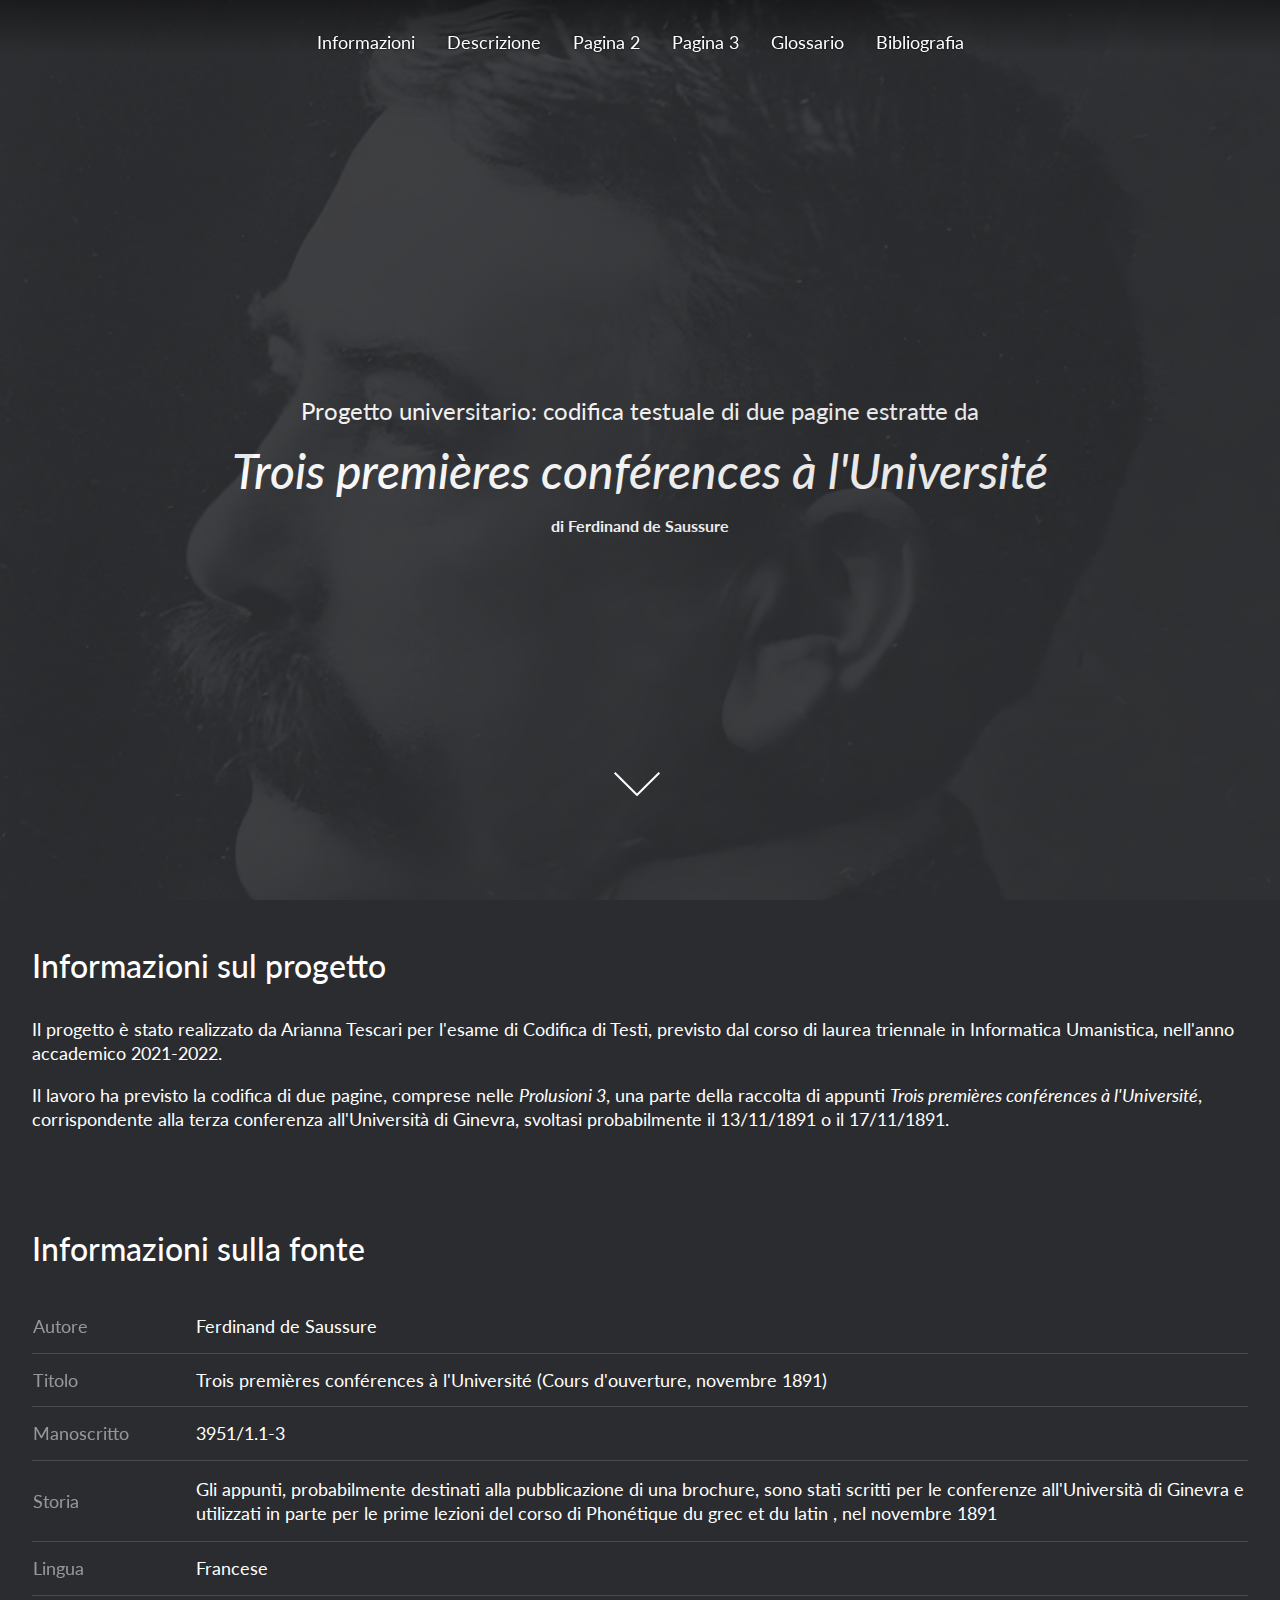
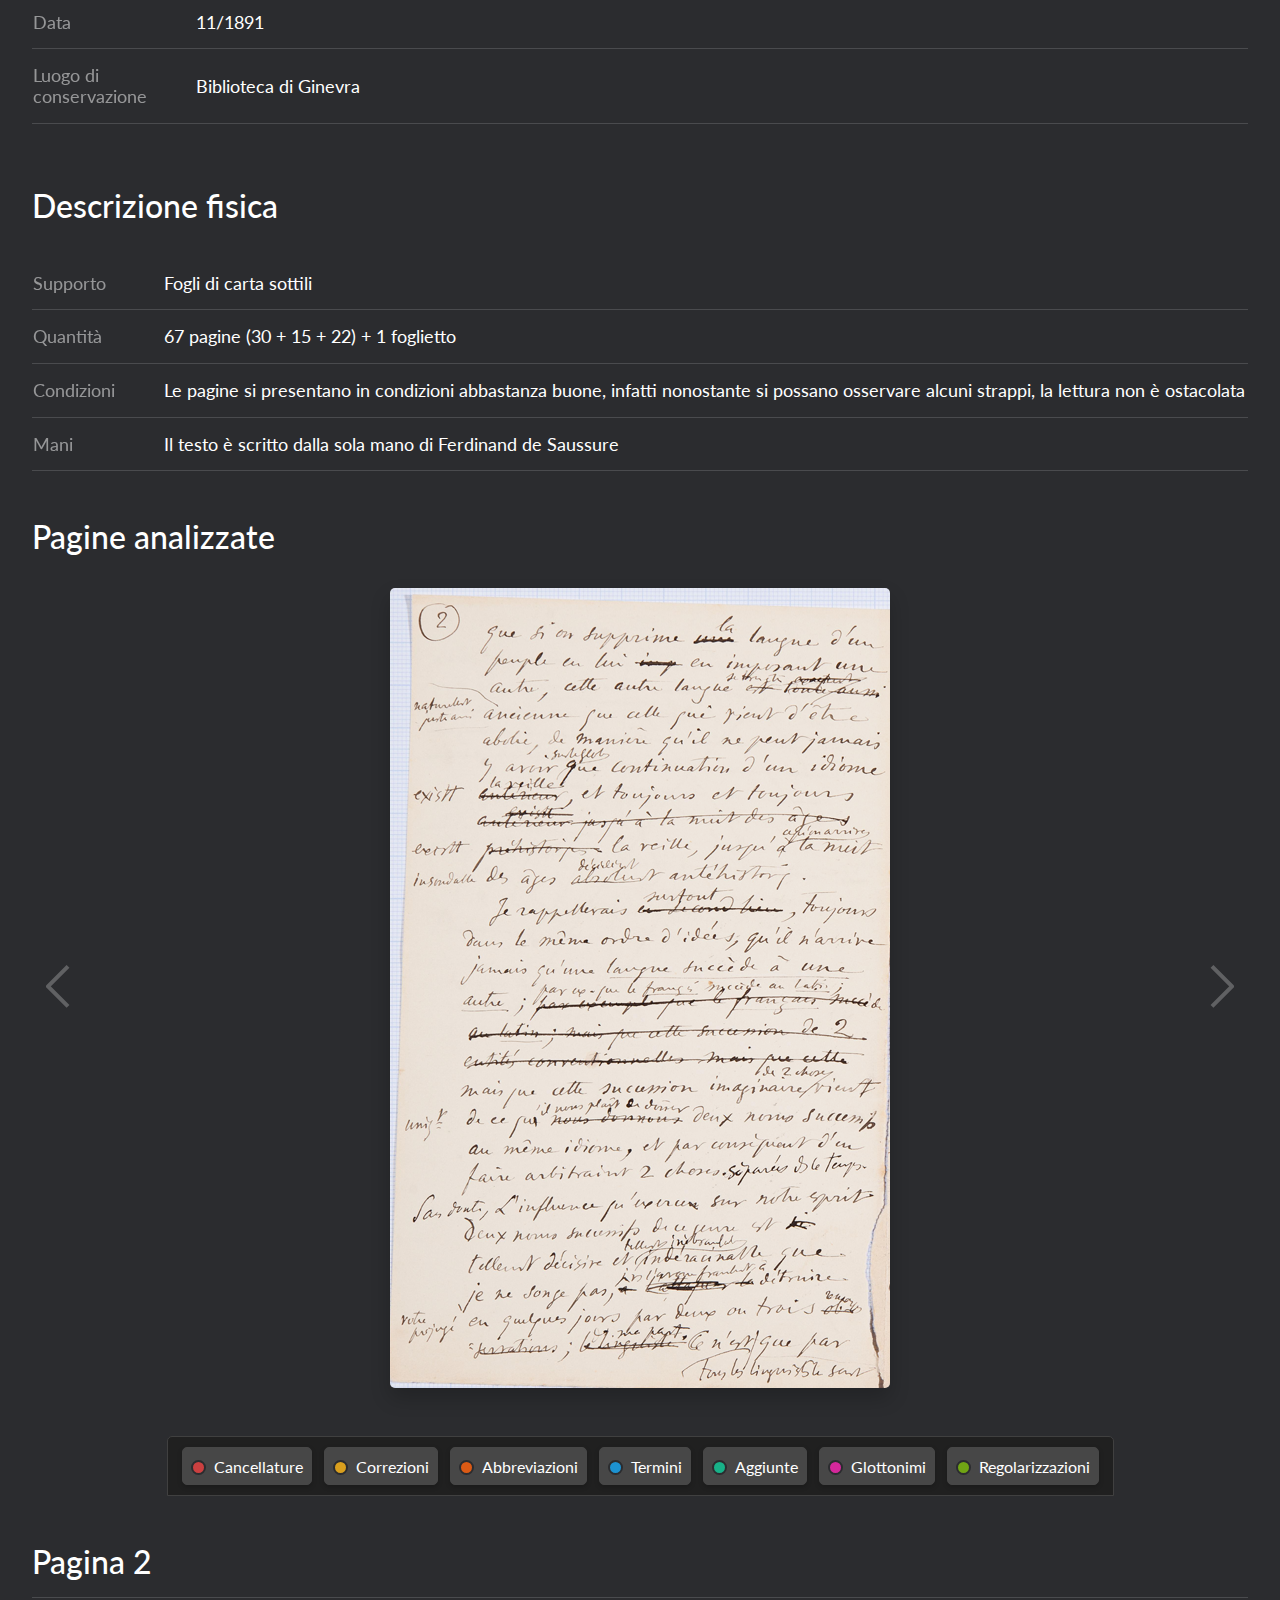
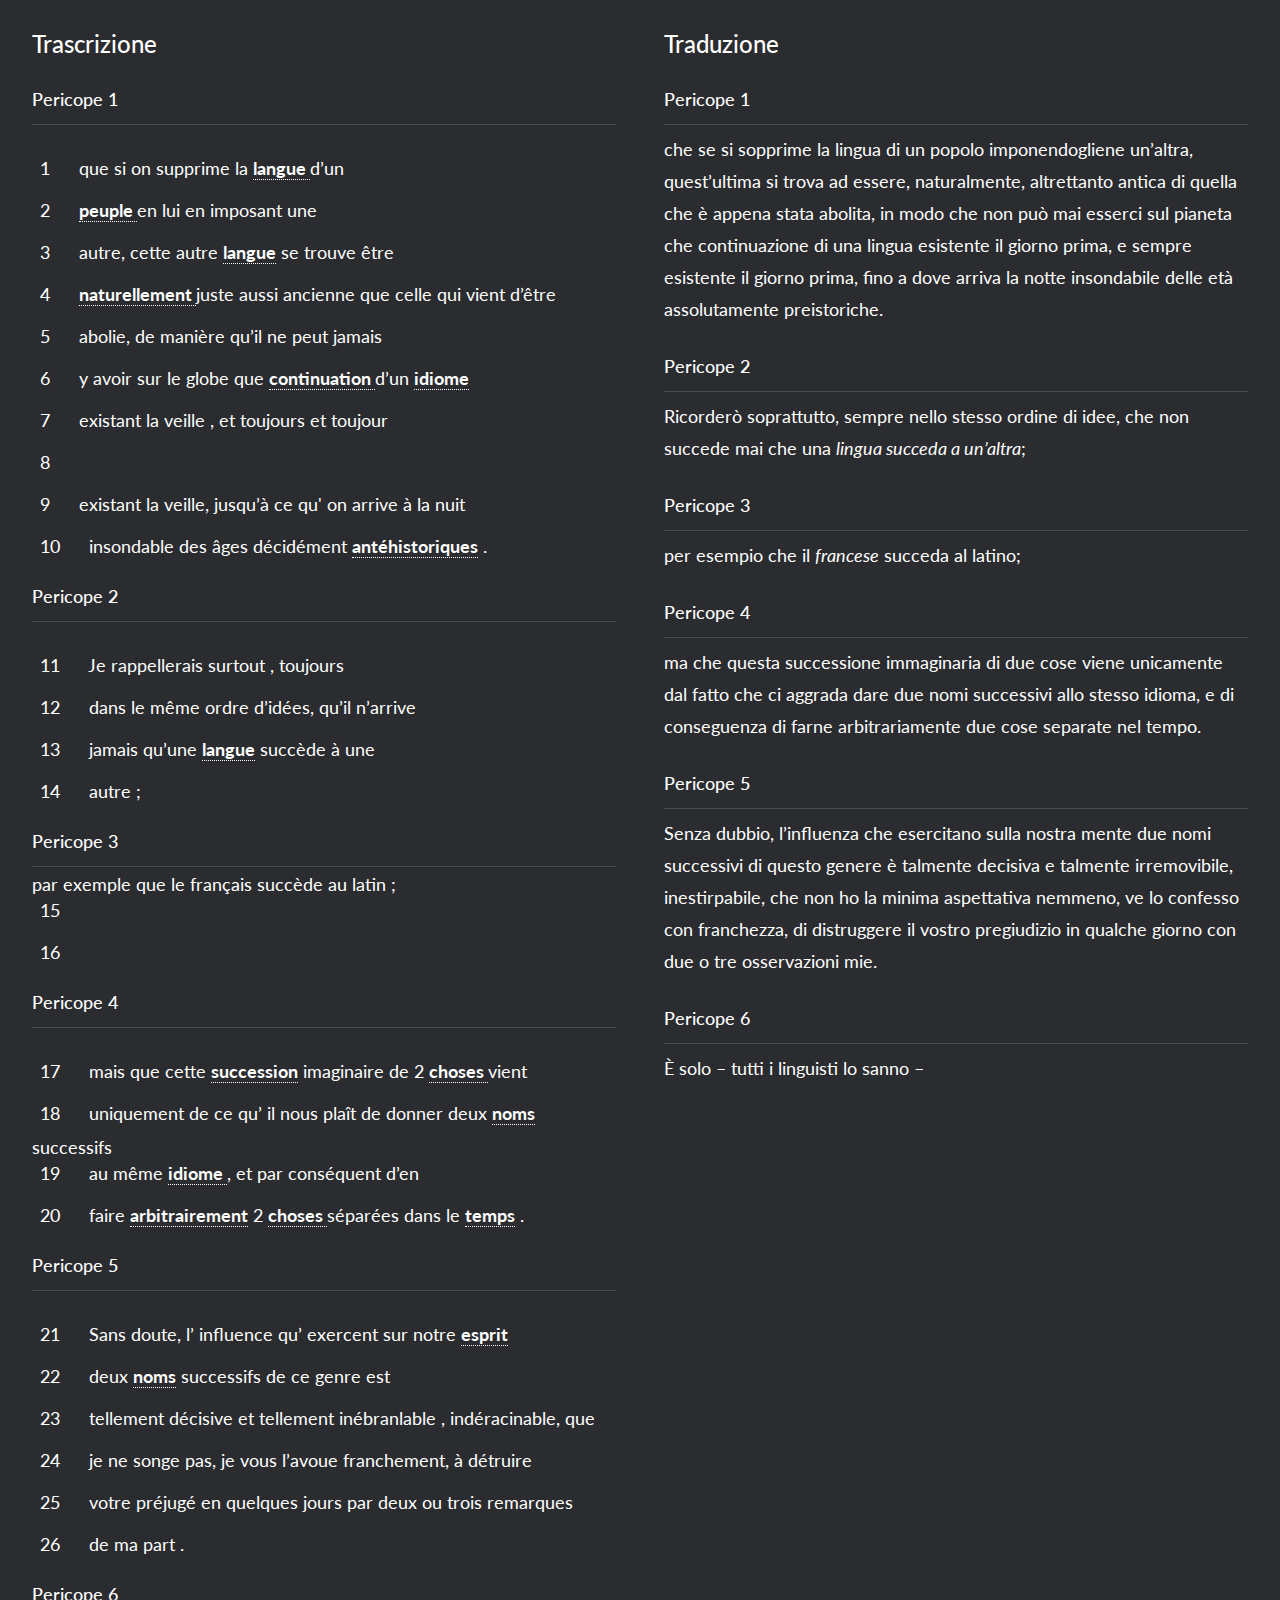
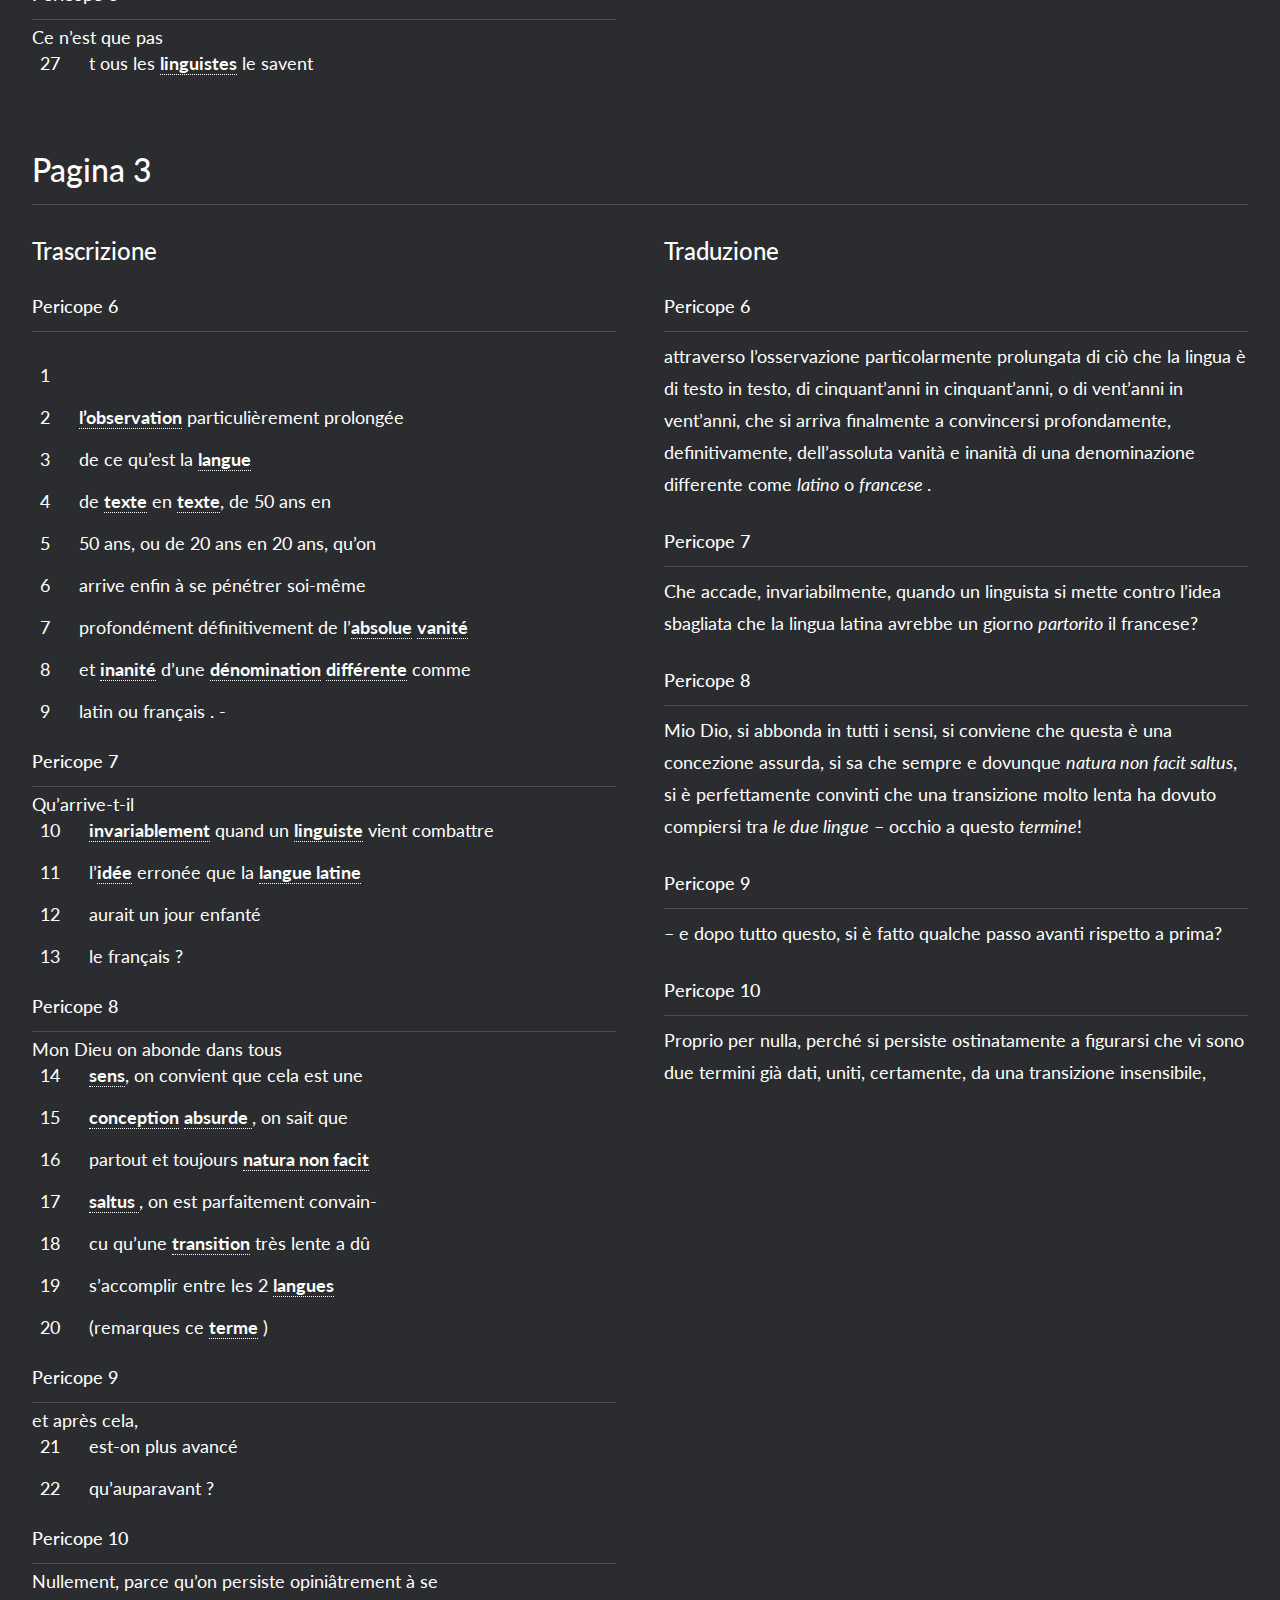
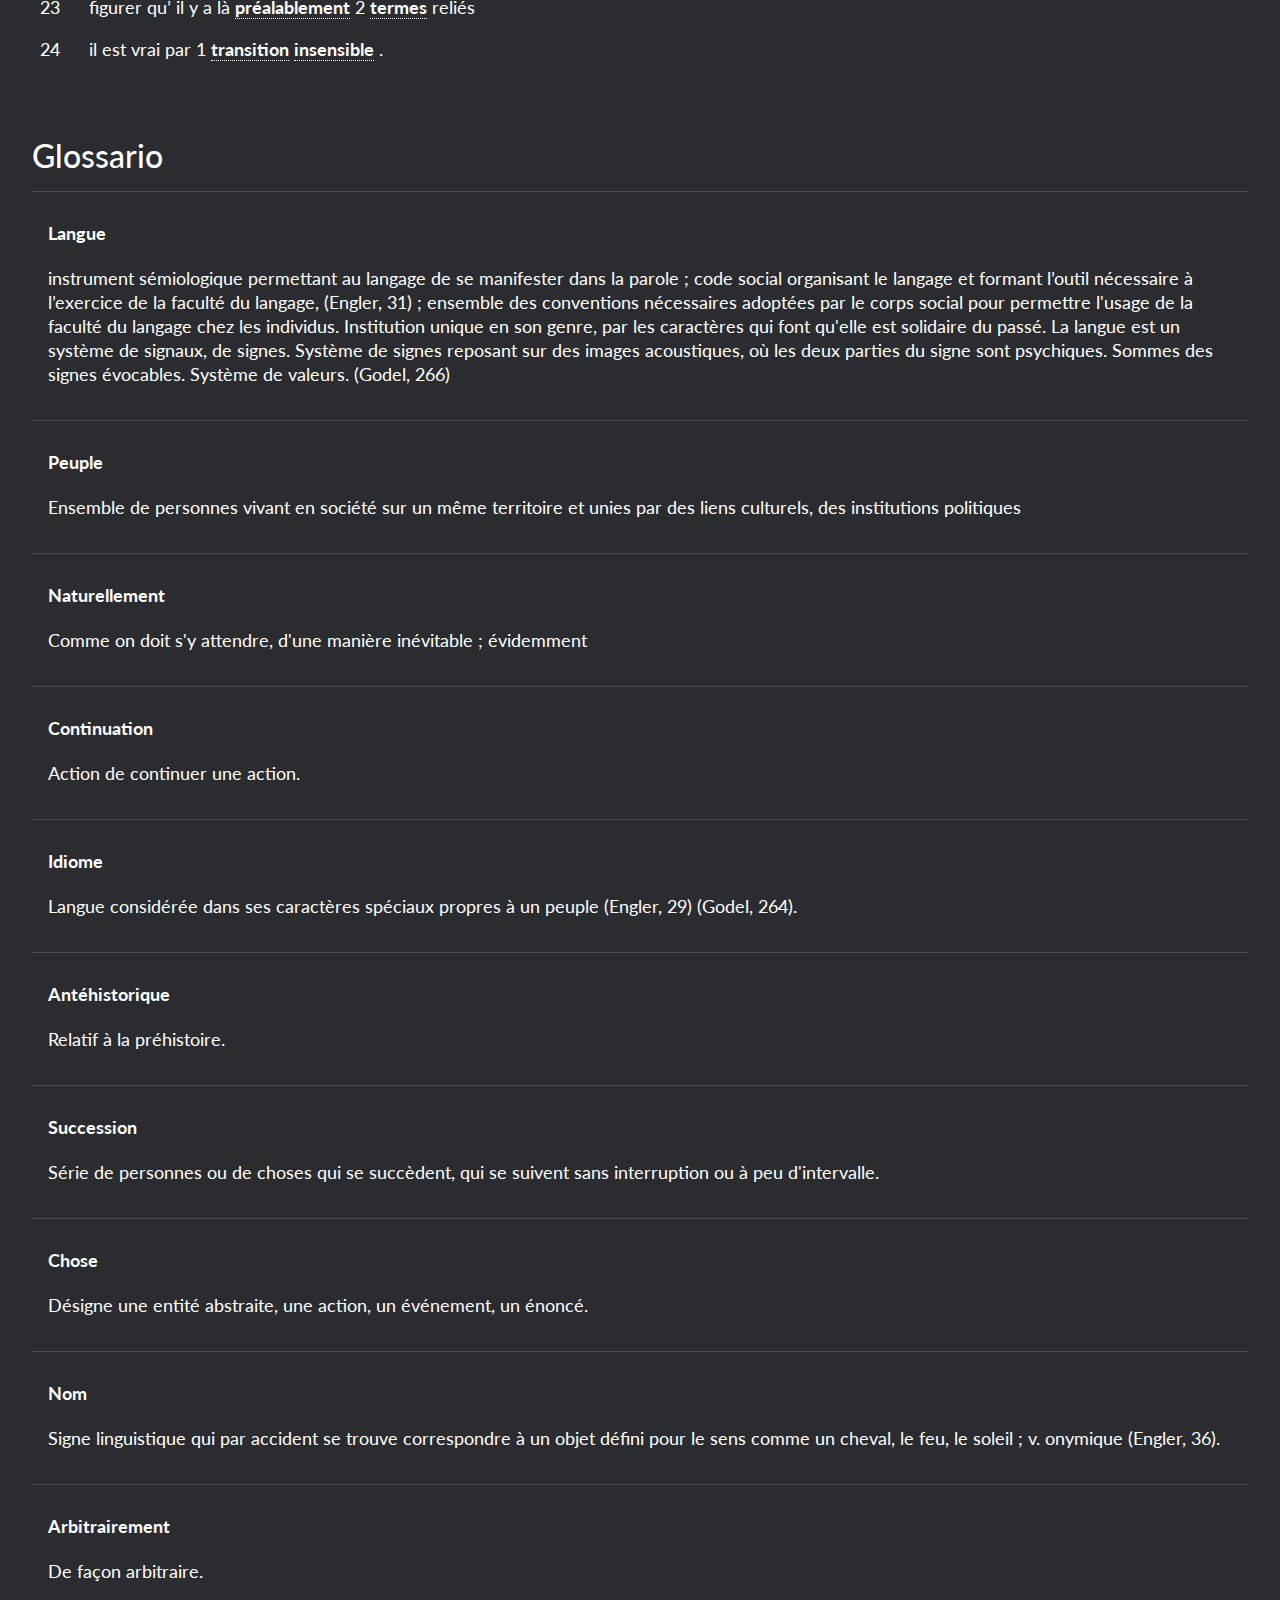
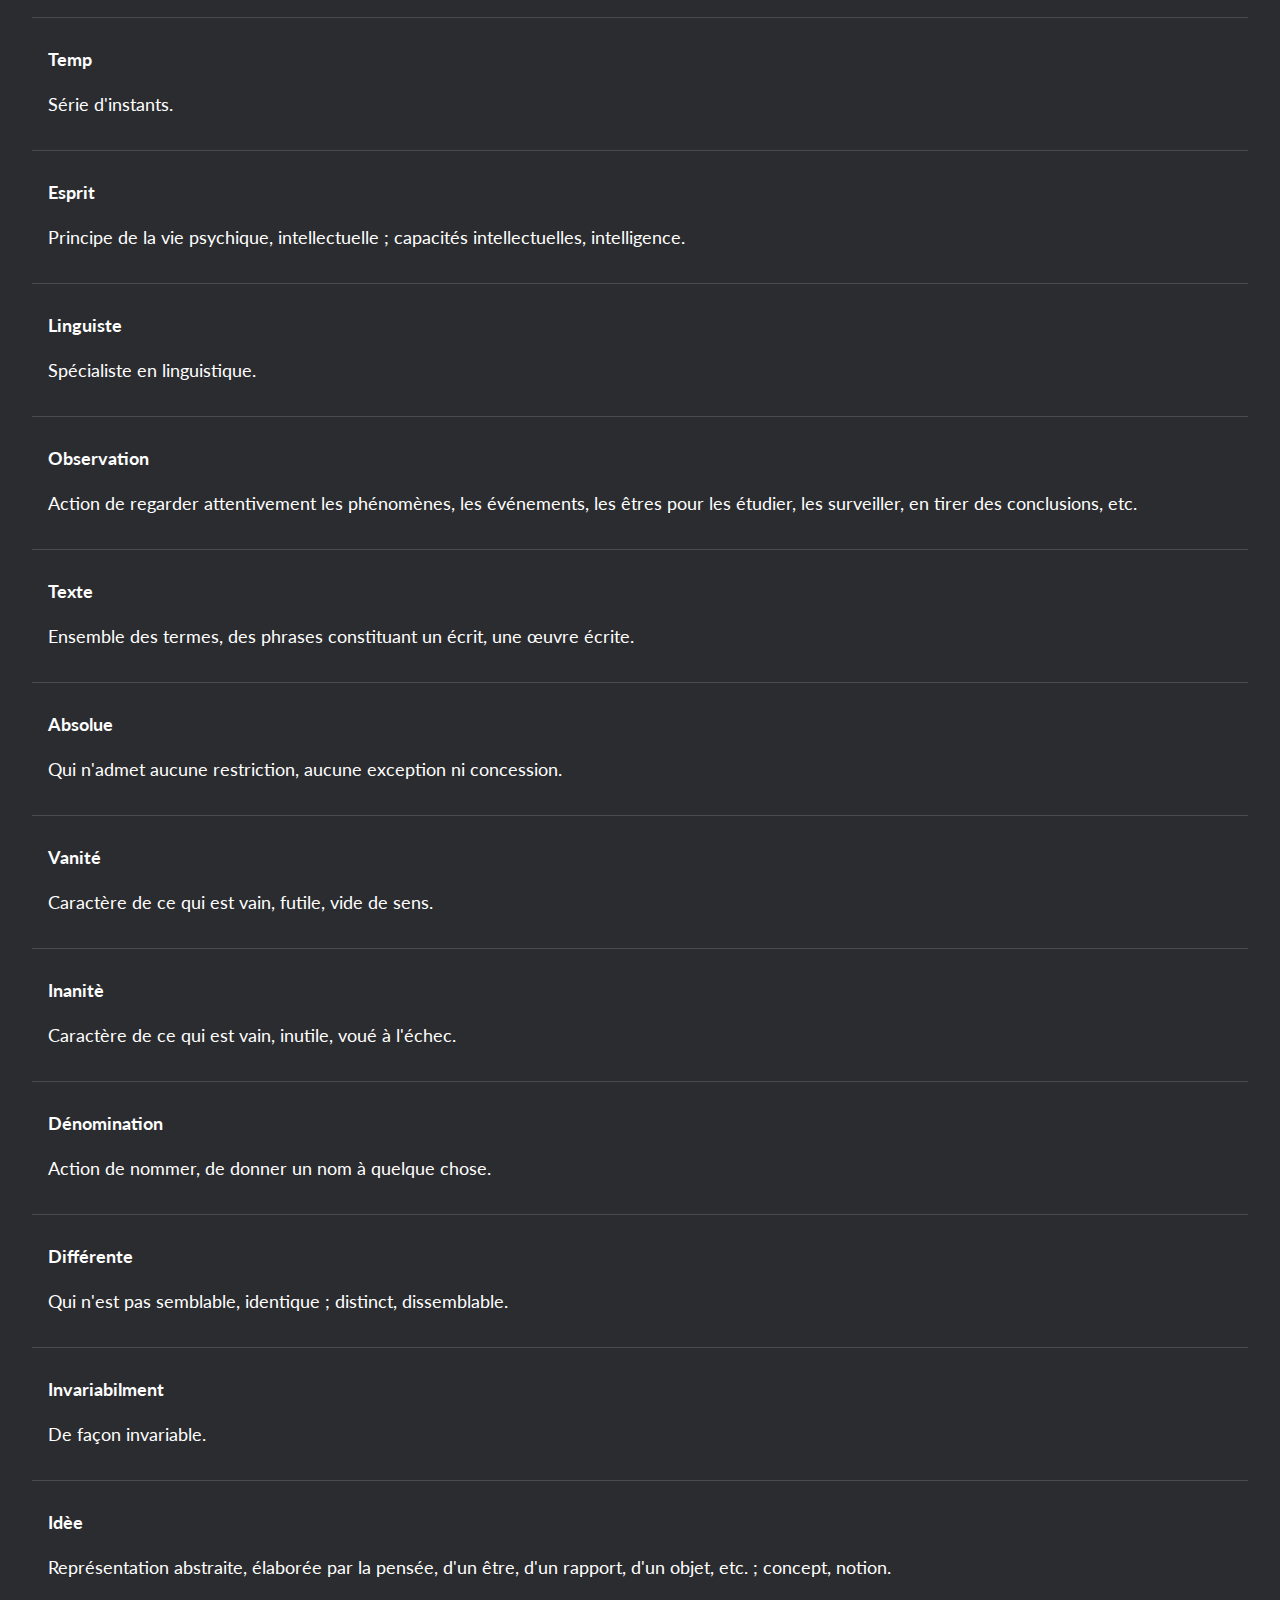
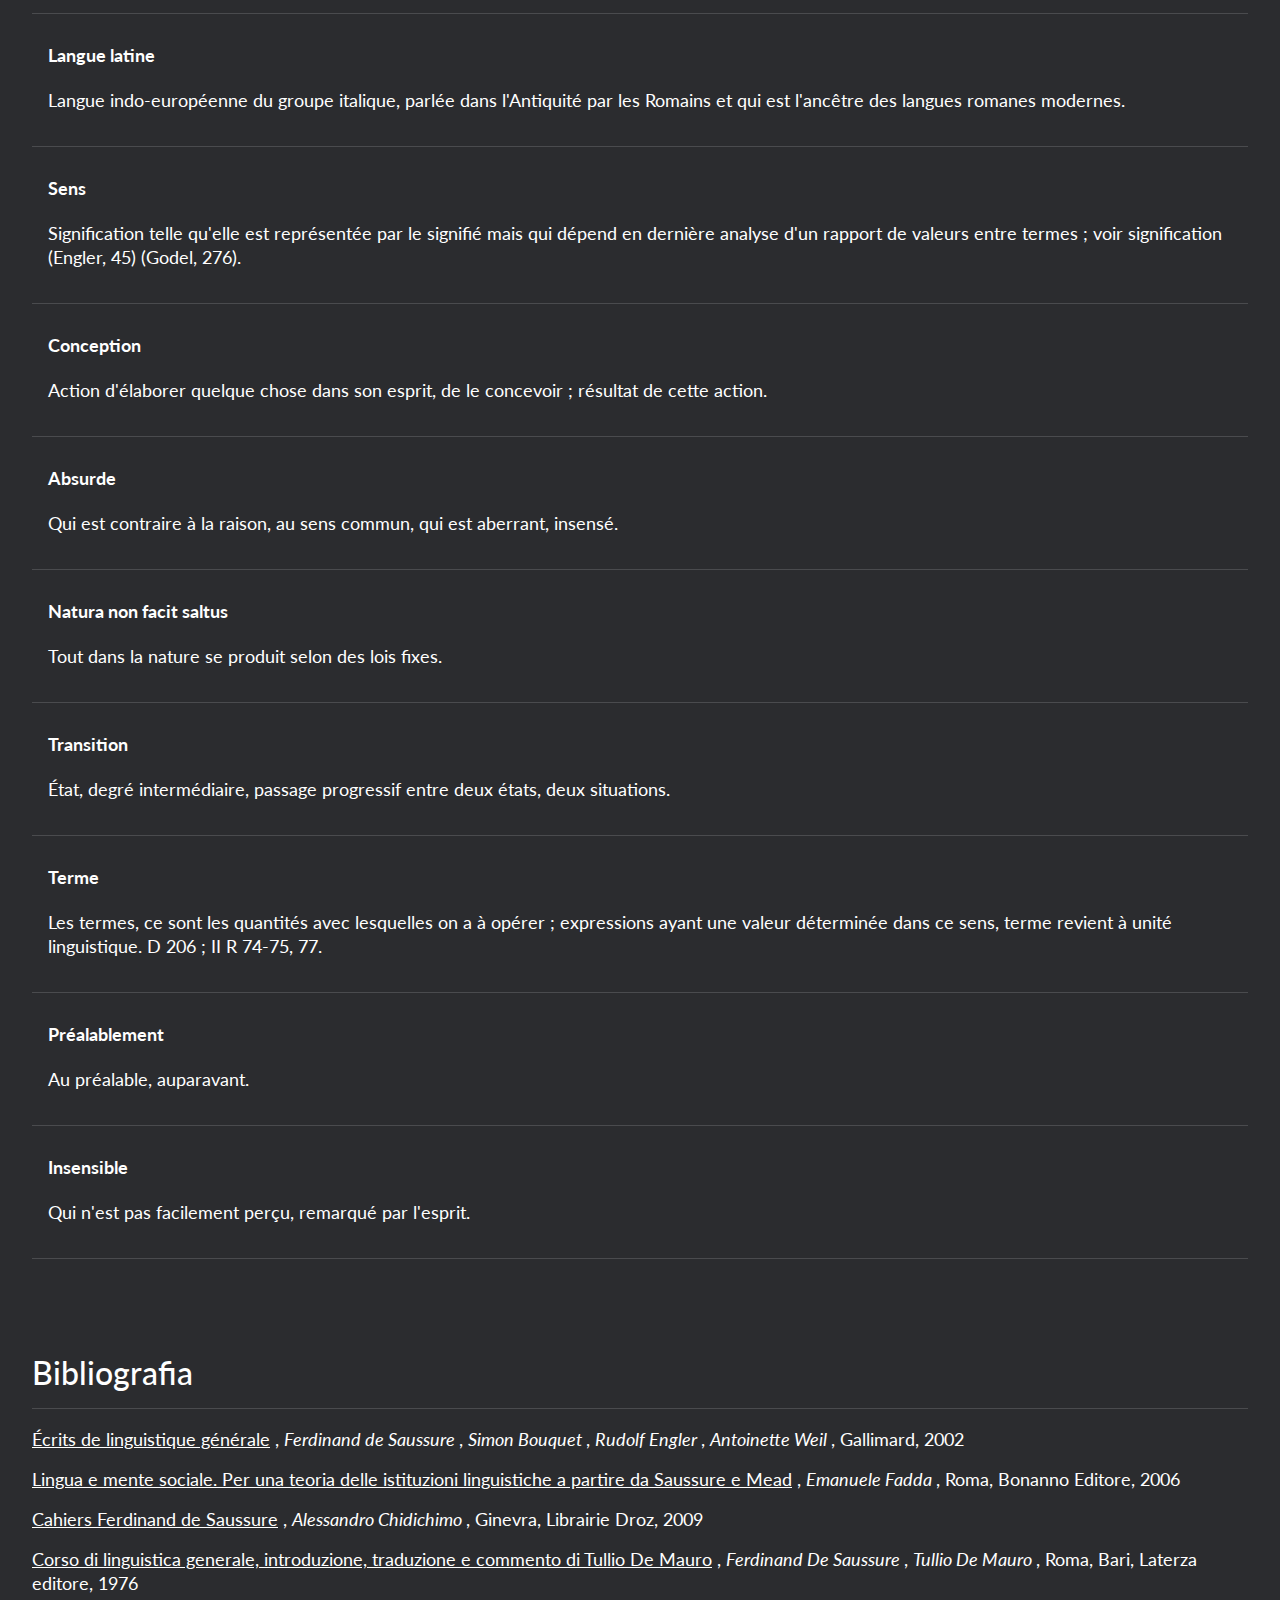
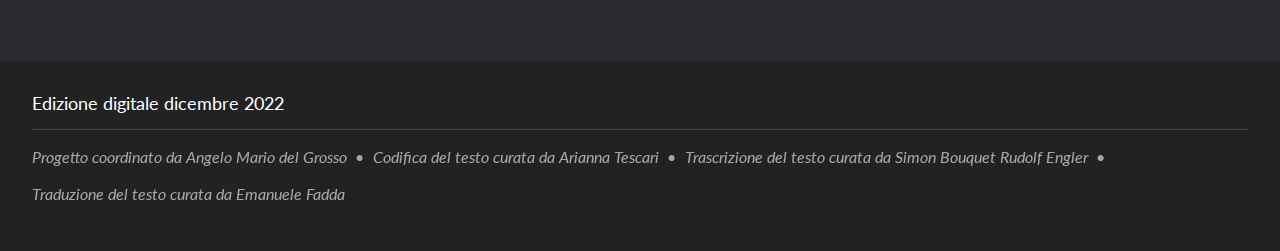
==== commit 5bf6b867: "Modifiche XML, XSL" ====
--- a/src/index.html
+++ b/src/index.html
@@ -13,6 +13,7 @@
       <header class="header">
          <div class="header-wrapper wrapper">
             <ul class="header-menu">
+               <li><a class="scroll-to" title="Informazioni" href="#informazioni-sul-progetto">Informazioni</a></li>
                <li><a class="scroll-to" title="Descrizione" href="#descrizione-fisica">Descrizione</a></li>
                <li><a class="scroll-to" title="Pagina 2" href="#pagina-2">Pagina 2</a></li>
                <li><a class="scroll-to" title="Pagina 3" href="#pagina-3"> Pagina 3</a></li>
@@ -35,8 +36,8 @@
                <p>Il progetto è stato realizzato da Arianna Tescari per l'esame di Codifica di Testi,
                   previsto dal corso di laurea triennale in Informatica Umanistica, nell'anno accademico
                   2021-2022.</p>
-               <p>Il lavoro ha previsto la codifica di due pagine, comprese nelle <em>Prolusioni 3</em>, una parte della raccolta di appunti <em>Trois premières conférences à l'Université</em>, corrispondente alla terza conferenza all'Università di Ginevra, svoltasi il 13/11/1891
-                  o il 17/11/1891.</p><br></div>
+               <p>Il lavoro ha previsto la codifica di due pagine, comprese nelle <em>Prolusioni 3</em>, una parte della raccolta di appunti <em>Trois premières conférences à l'Université</em>, corrispondente alla terza conferenza all'Università di Ginevra, svoltasi probabilmente
+                  il 13/11/1891 o il 17/11/1891.</p><br></div>
          </section>
          <section id="informazioni-sulla-fonte" class="section section-3">
             <div class="wrapper section-wrapper">
@@ -49,7 +50,7 @@
                      </tr>
                      <tr class="detail-list-row">
                         <td class="detail-list-name"><span>Titolo</span></td>
-                        <td class="detail-list-value"><span>Trois premières conférences à l'Université (cours d'ouverture, Novembre 1891) </span></td>
+                        <td class="detail-list-value"><span>Trois premières conférences à l'Université (Cours d'ouverture, novembre 1891) </span></td>
                      </tr>
                      <tr class="detail-list-row">
                         <td class="detail-list-name"><span>Manoscritto</span></td>
@@ -62,7 +63,7 @@
                               Gli appunti, probabilmente destinati alla pubblicazione di una brochure, sono stati
                               scritti per le conferenze all'Università di 
                               Ginevra e utilizzati in parte per le prime lezioni 
-                              del corso di  Phonétique du grec et du latin, nel novembre 1891
+                              del corso di  Phonétique du grec et du latin , nel novembre 1891
                               </p>
                         </td>
                      </tr>
@@ -93,7 +94,7 @@
                      </tr>
                      <tr class="detail-list-row">
                         <td class="detail-list-name"><span>Quantità</span></td>
-                        <td class="detail-list-value">67 pagine (30 + 15 + 22 pagine + 1 foglietto)</td>
+                        <td class="detail-list-value">67 pagine (30 + 15 + 22) + 1 foglietto</td>
                      </tr>
                      <tr class="detail-list-row">
                         <td class="detail-list-name"><span>Condizioni</span></td>
@@ -219,7 +220,7 @@
                            <span class="del"> <span class="gap">
                                  ?
                                  </span> </span><span class="add">décidément</span>
-                           <span class="term"><a class="scroll-to" href="#antehistorique"> antéhistoriques</a></span>
+                           <span class="term"><a class="scroll-to" href="#antehistorique"> antéhistoriques</a></span> .
                            
                            <h4 class="pericope">
                               Pericope 2</h4> 
@@ -237,7 +238,7 @@
                            <br><span id="#facs_pag2-lb13" class="row-number">13</span>
                            jamais qu’une   
                            <span class="emph"><span class="term"><a class="scroll-to" href="#langue">langue</a></span> succède à une </span> 
-                           
+                             
                            <br><span id="#facs_pag2-lb14" class="row-number">14</span>
                            <span class="emph"> autre </span>; 
                            
@@ -245,7 +246,7 @@
                               Pericope 3</h4>
                            
                            <span class="del">  par example que le <span class="emph">français</span> succède  </span><span class="add">par 
-                              <span class="abbr">ex. </span><span class="expan">exemple</span> 
+                              <span class="abbr">ex .  </span><span class="expan">exemple</span> 
                               que le <span class="emph"> <span class="lang">français</span> </span> succède au <span class="emph"><span class="lang">latin</span></span> ;
                               </span>
                            
@@ -284,7 +285,7 @@
                            <span class="orig"> 2</span><span class="reg">deux</span> 
                            <span class="term"><a class="scroll-to" href="#chose">choses </a></span> séparées 
                            <span class="abbr">ds</span><span class="expan">dans</span> 
-                           le <span class="term"><a class="scroll-to" href="#temp">temps</a></span>.
+                           le <span class="term"><a class="scroll-to" href="#temp">temps</a></span> .
                            
                            <h4 class="pericope">
                               Pericope 5</h4>
@@ -325,7 +326,7 @@
                            <span class="del">  sematins </span> 
                            <span class="del"> le <span class="gap">
                                  ?
-                                 </span></span><span class="add">de ma part. </span>
+                                 </span></span><span class="add">de ma part . </span>
                            
                            <h4 class="pericope">
                               Pericope 6</h4>
@@ -333,7 +334,7 @@
                            
                            <br><span id="#facs_pag2-lb27" class="row-number">27</span>
                            <span class="sic">T</span>t
-                           ous les  <span class="term"><a class="scroll-to" href="#linguiste">linguistes</a></span> le savent 
+                           ous les  <span class="term"><a class="scroll-to" href="#linguiste">linguistes</a></span> le savent  
                            </div>
                      </div>
                      <div class="col col-2">
@@ -442,7 +443,7 @@
                            
                            <br><span id="#facs_pag3-lb9" class="row-number">9</span>    
                            <span class="emph"> <span class="lang">latin </span> </span>
-                           ou <span class="emph"> <span class="lang">français </span></span>. -
+                           ou <span class="emph"> <span class="lang">français </span></span> . -
                            
                            <h4 class="pericope">
                               Pericope 7</h4>
@@ -518,7 +519,7 @@
                            plus avancé 
                            
                            <br><span id="#facs_pag3-lb22" class="row-number">22</span>
-                           <span class="del"> qu'avant </span><span class="add"> qu’auparavant ?</span>
+                           <span class="del"> qu'avant </span><span class="add"> qu’auparavant ? </span>
                            
                            <h4 class="pericope">
                               Pericope 10</h4>
@@ -536,7 +537,7 @@
                            <br><span id="#facs_pag3-lb24" class="row-number">24</span>
                            il est vrai par 
                            <span class="orig"> 1 </span><span class="reg"> une </span> 
-                           <span class="term"><a class="scroll-to" href="#transition">transition</a></span> <span class="term"><a class="scroll-to" href="#insensible">insensible</a></span>.
+                           <span class="term"><a class="scroll-to" href="#transition">transition</a></span> <span class="term"><a class="scroll-to" href="#insensible">insensible</a></span> .
                            </div>
                      </div>
                      <div class="col col-2">
@@ -927,7 +928,7 @@
       <footer class="footer">
          <div class="footer-wrapper">
             <ul>
-               <li> Edizione digitale settembre 2022 </li>
+               <li> Edizione digitale dicembre 2022 </li>
             </ul>
             <ul class="detail-list">
                <li>Progetto coordinato da  
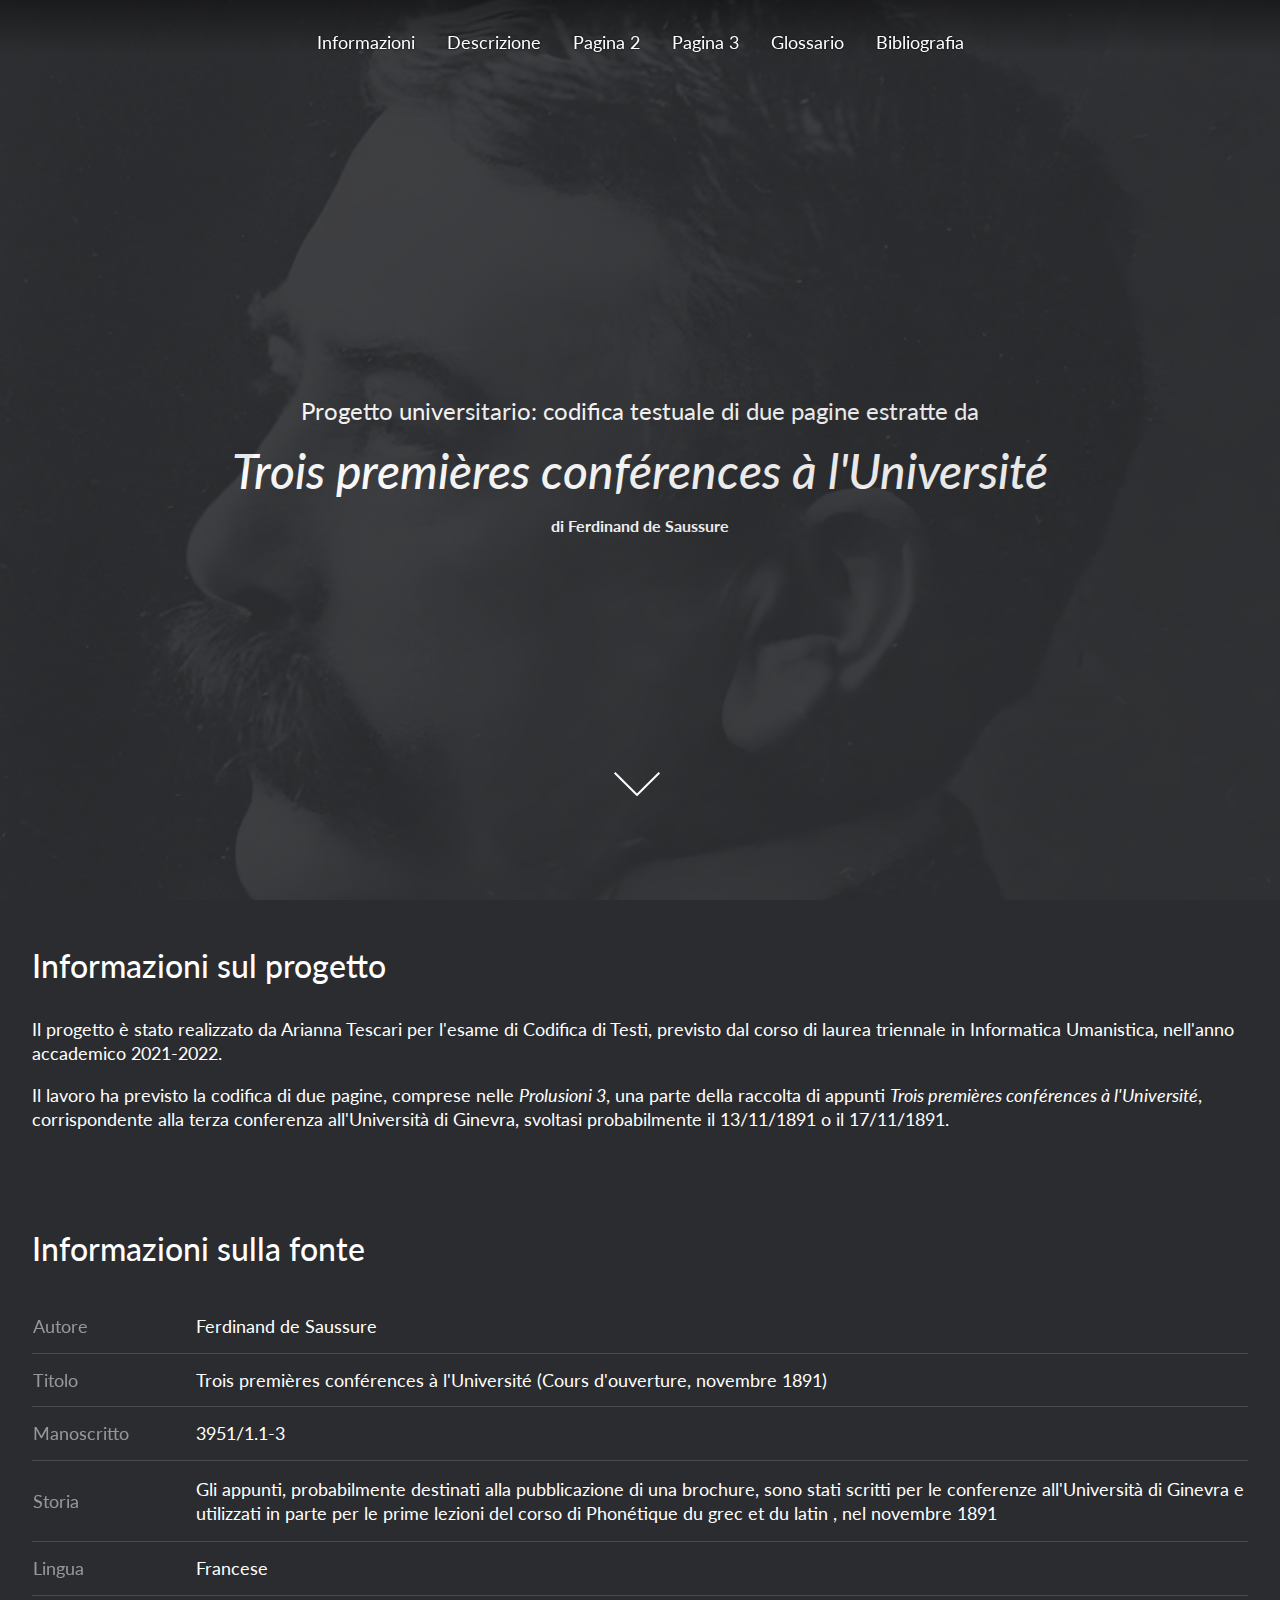
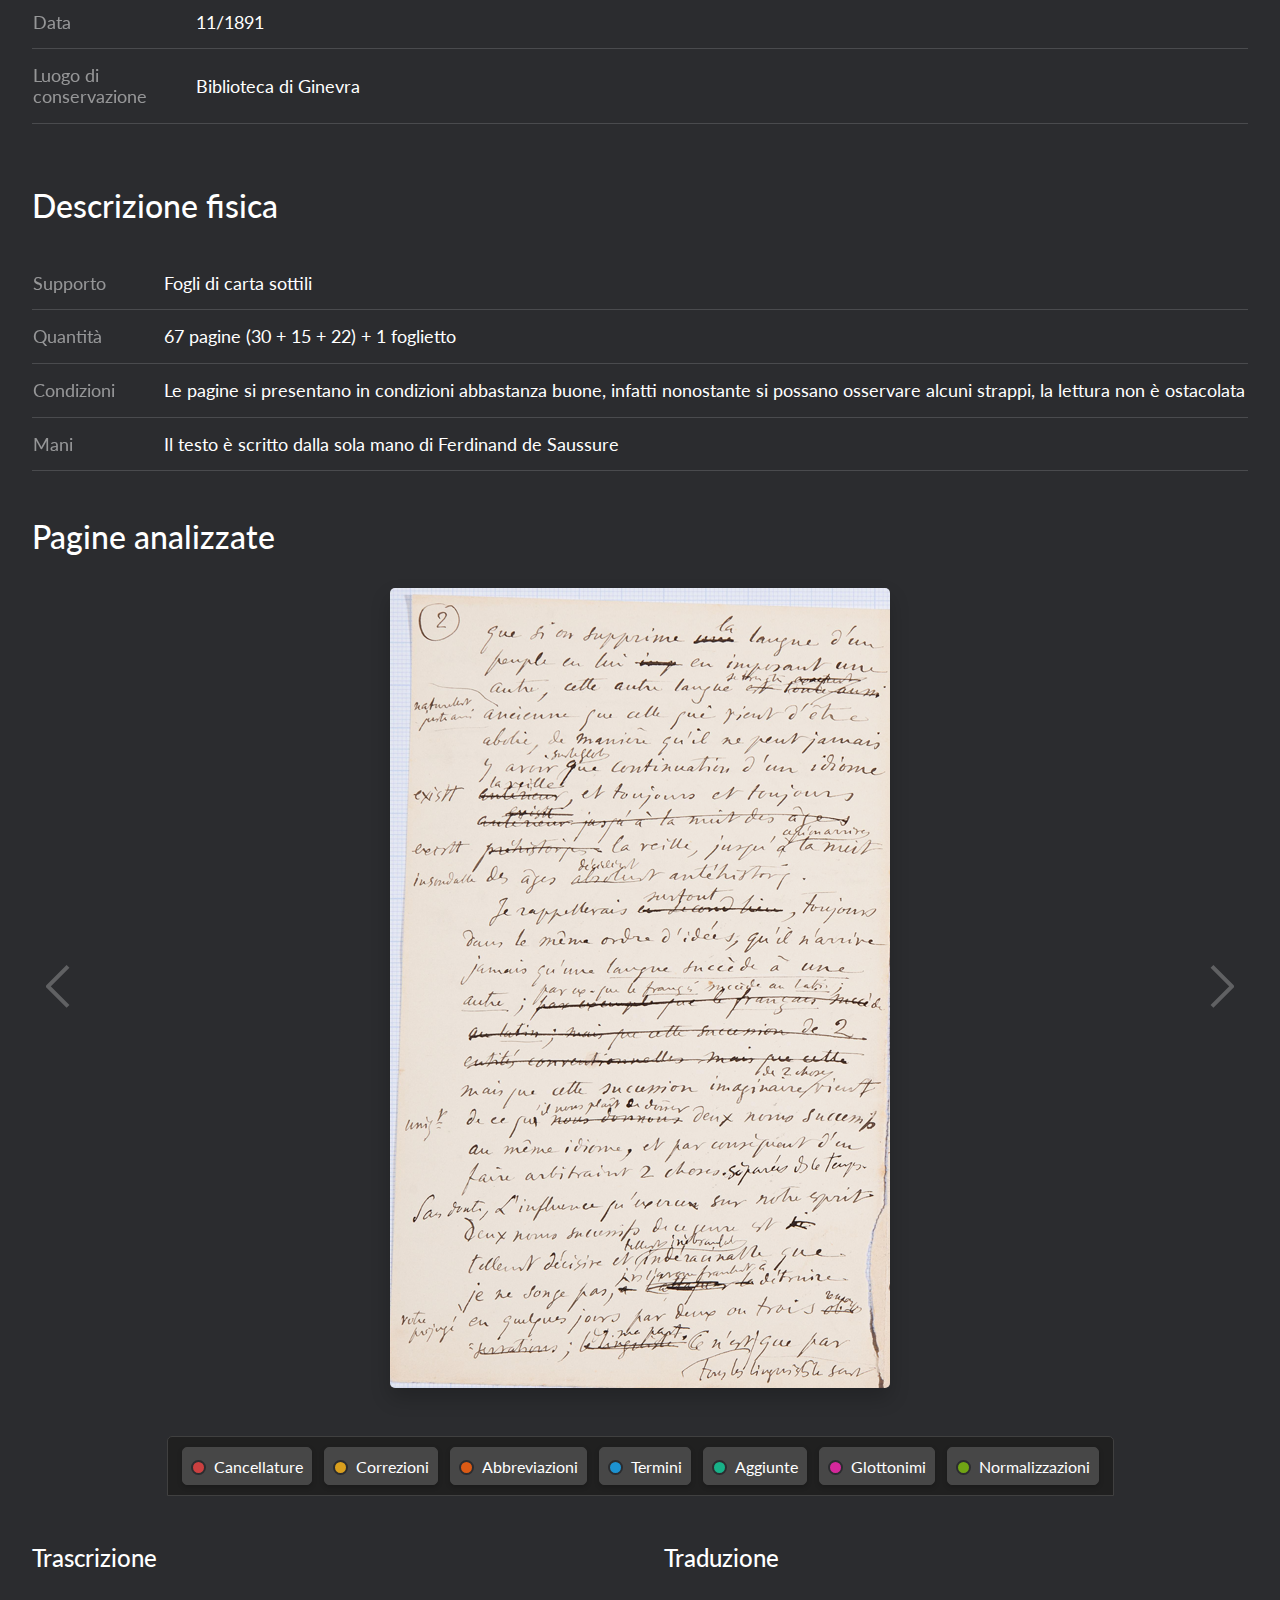
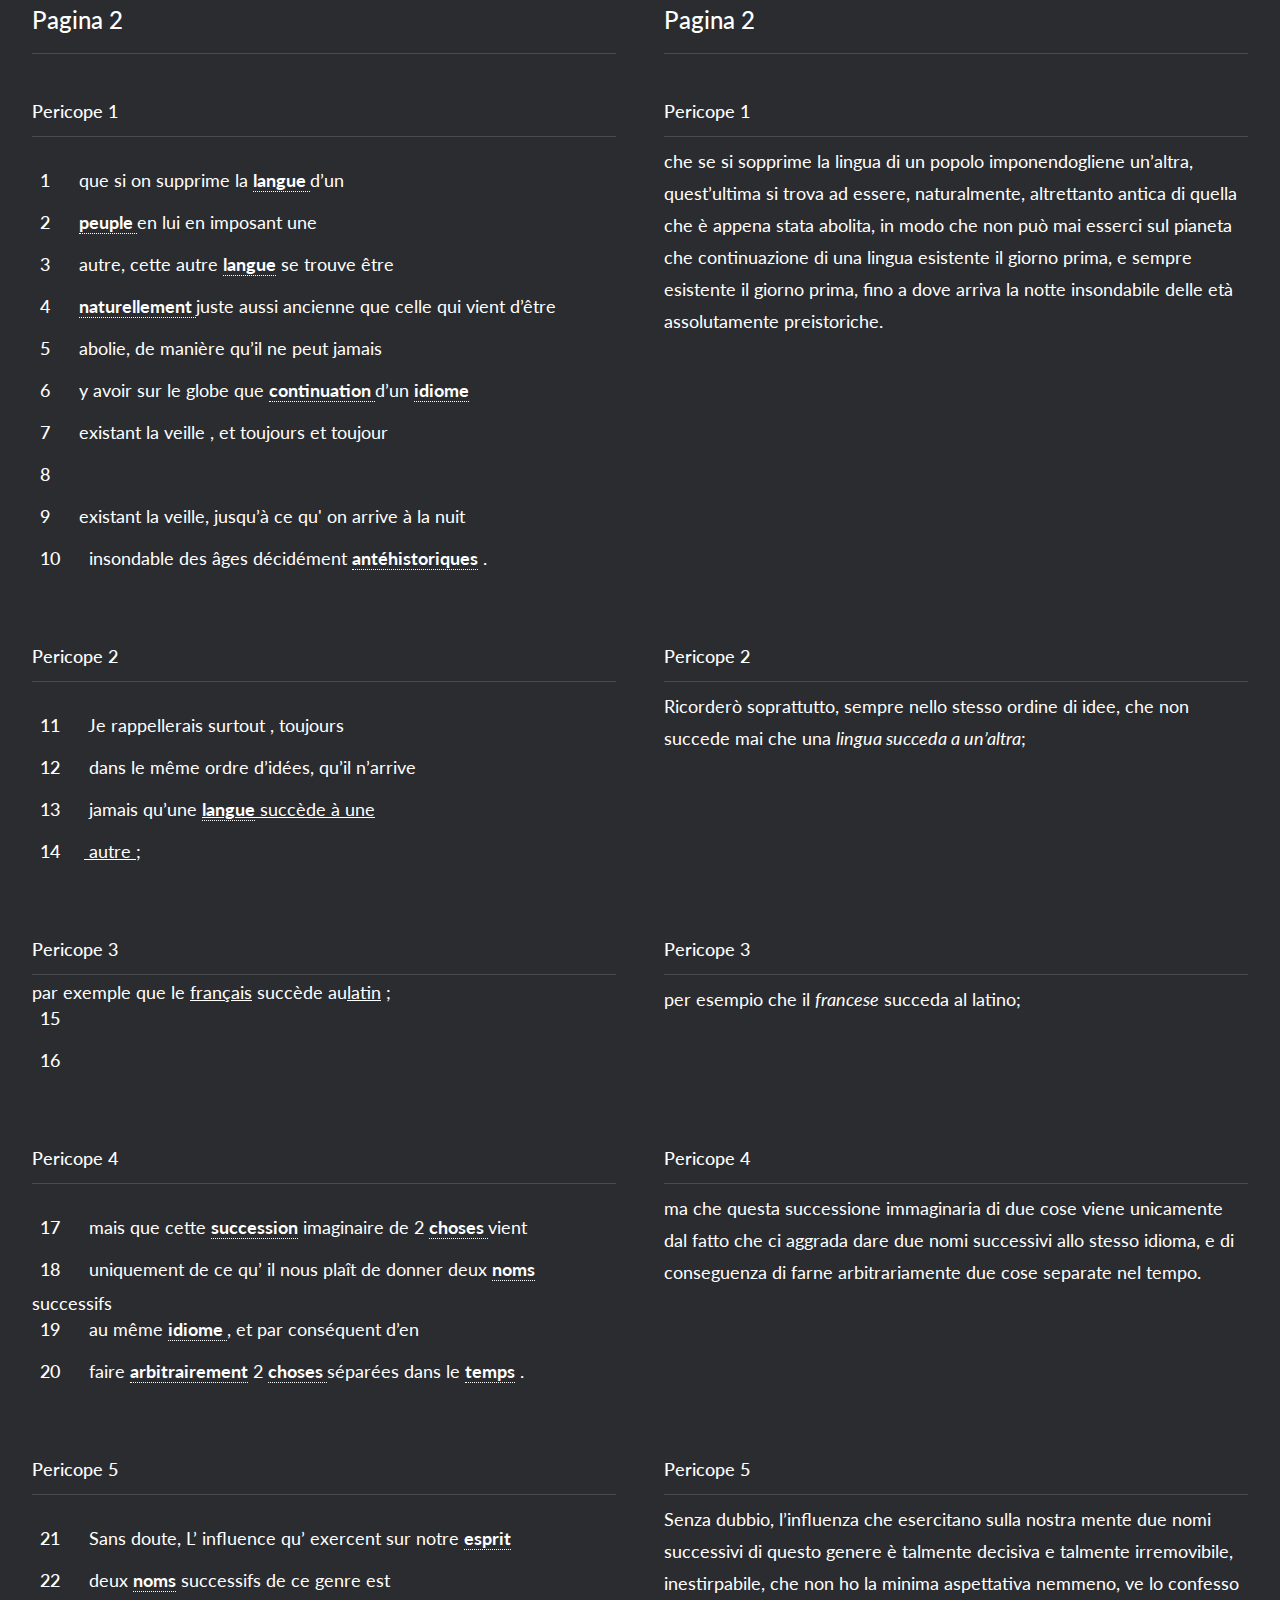
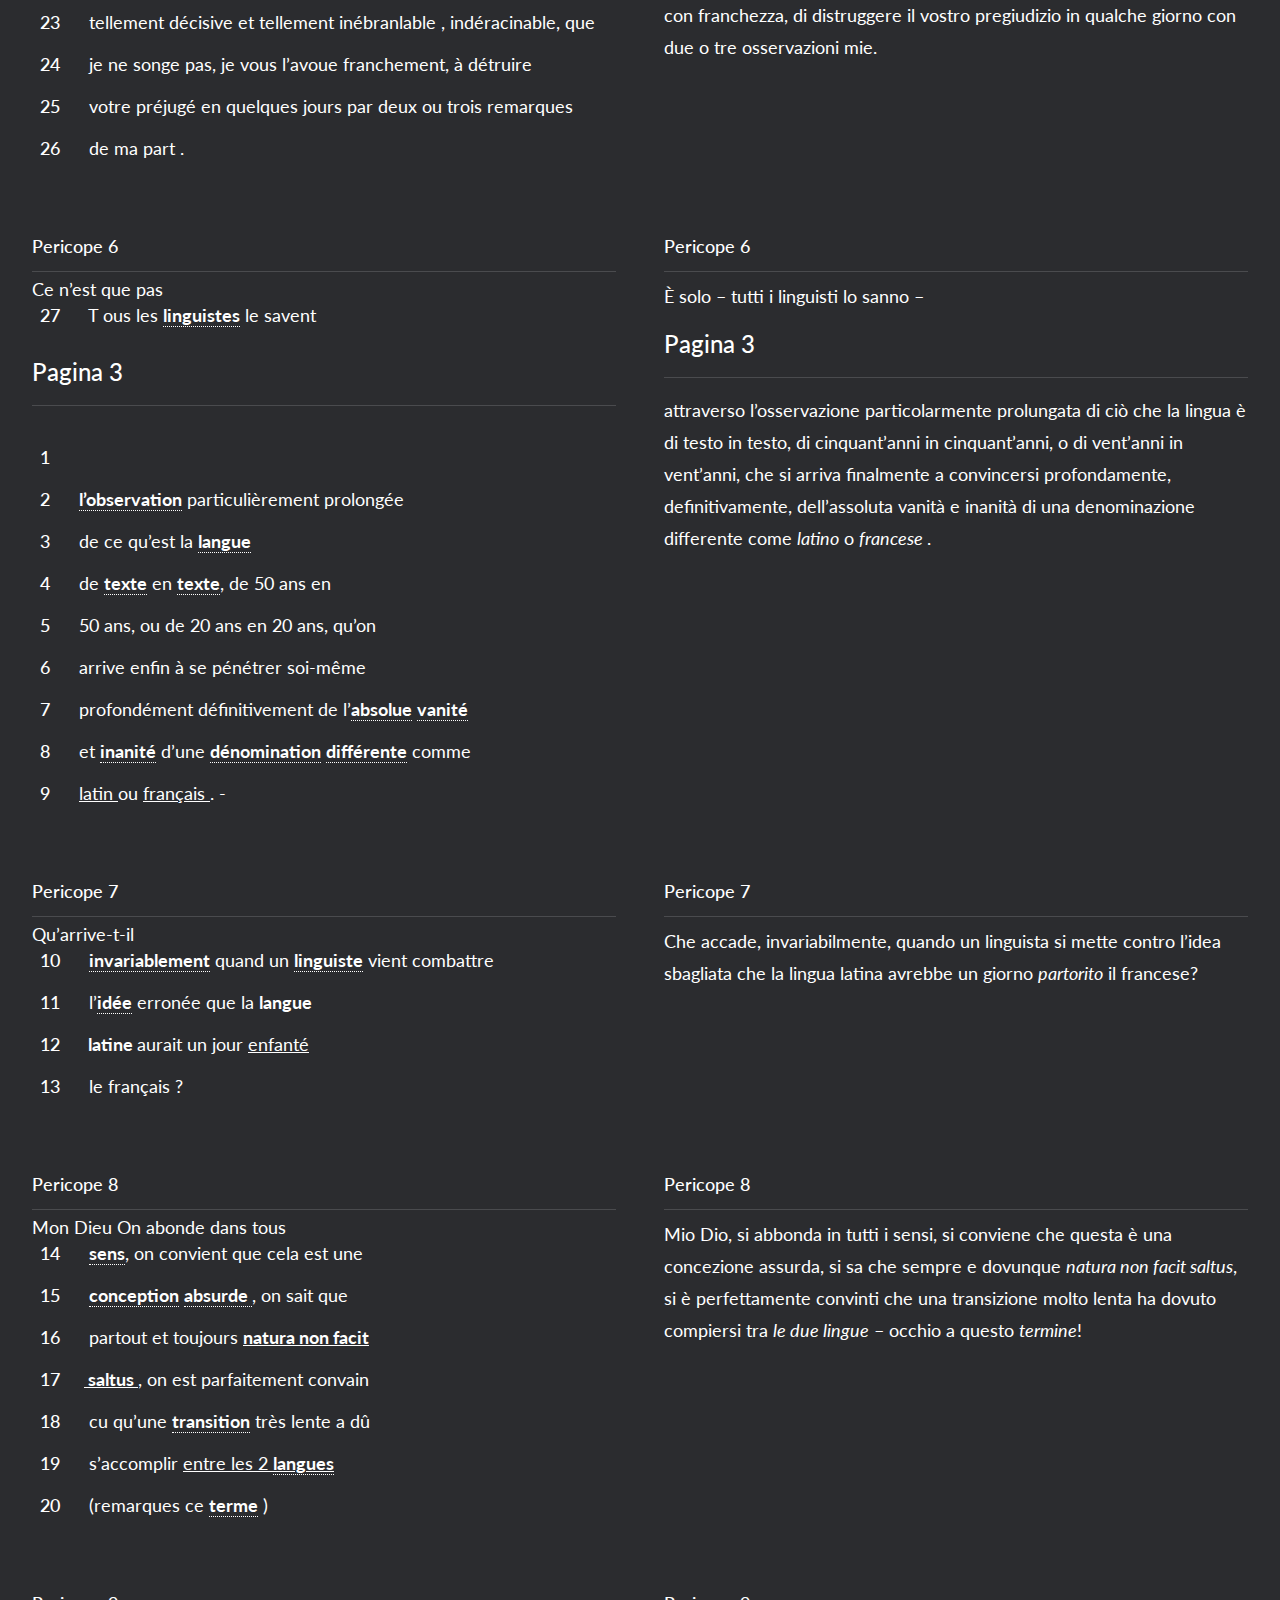
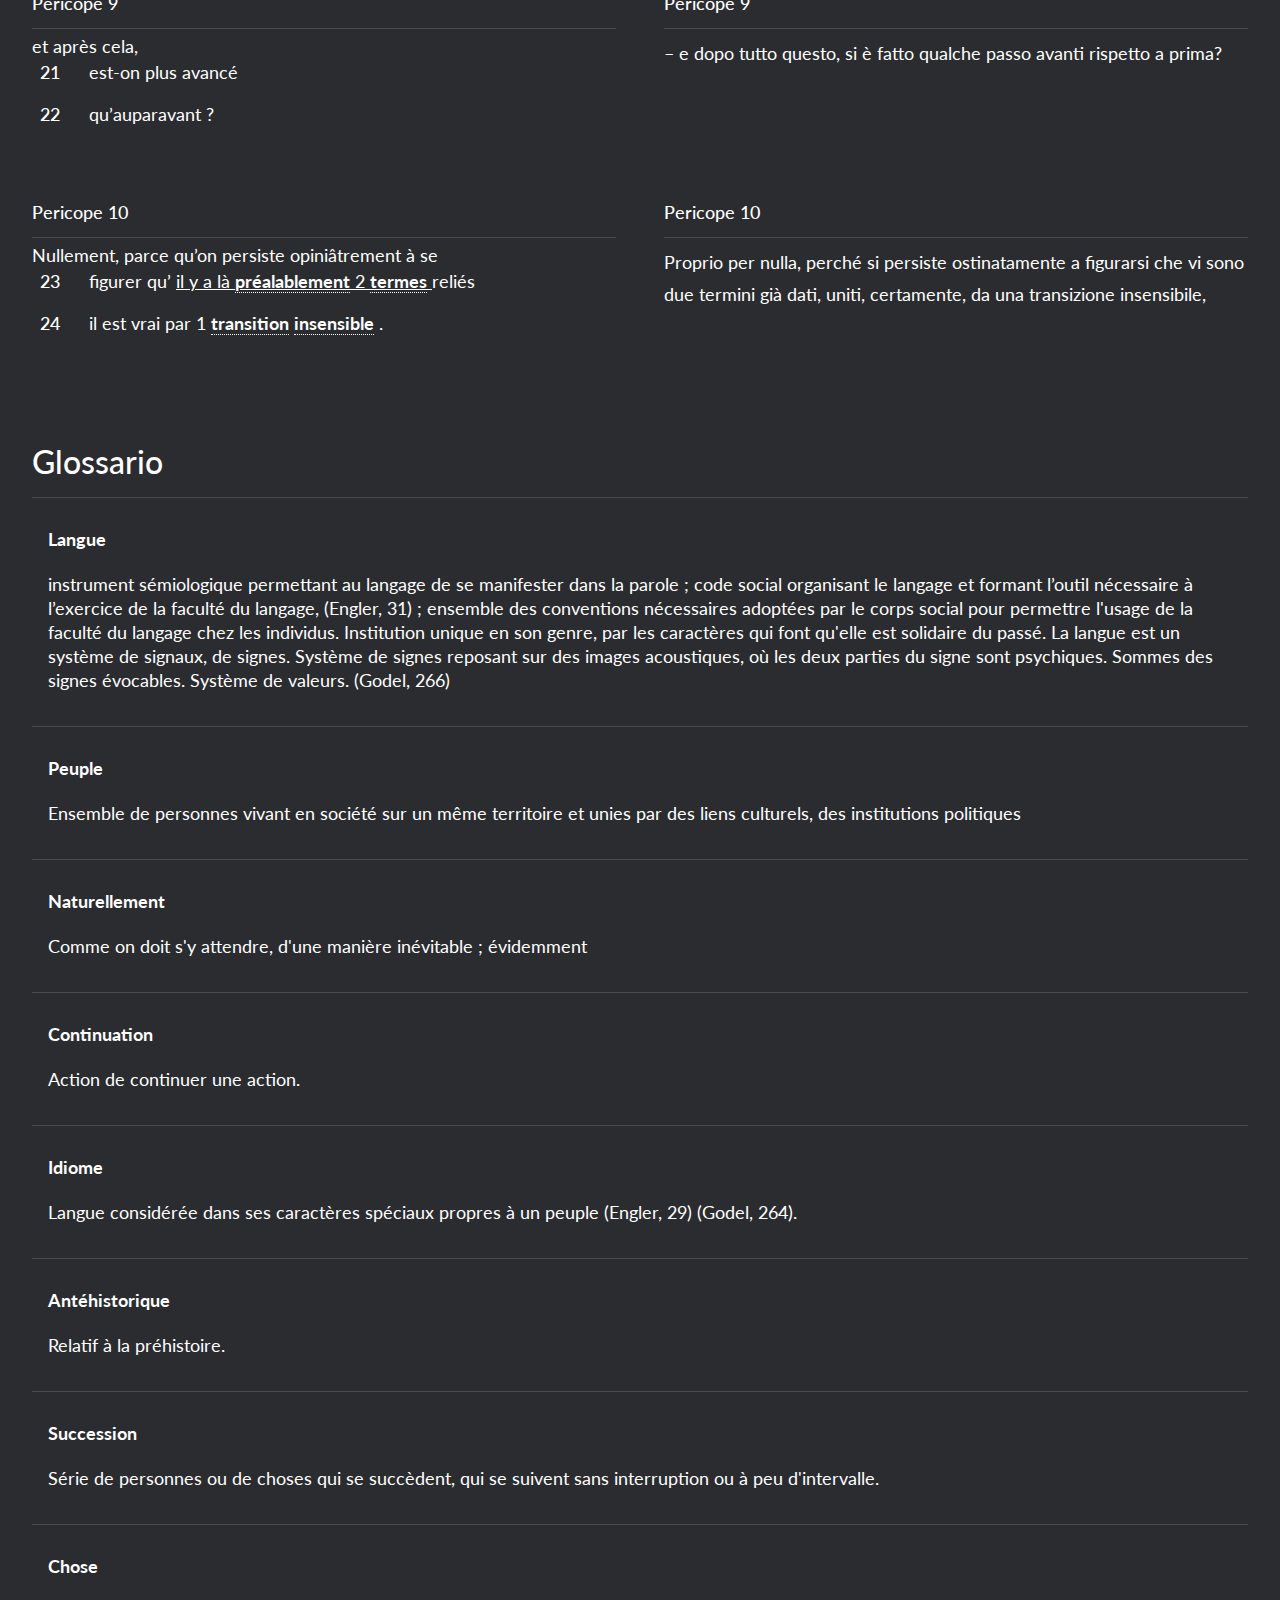
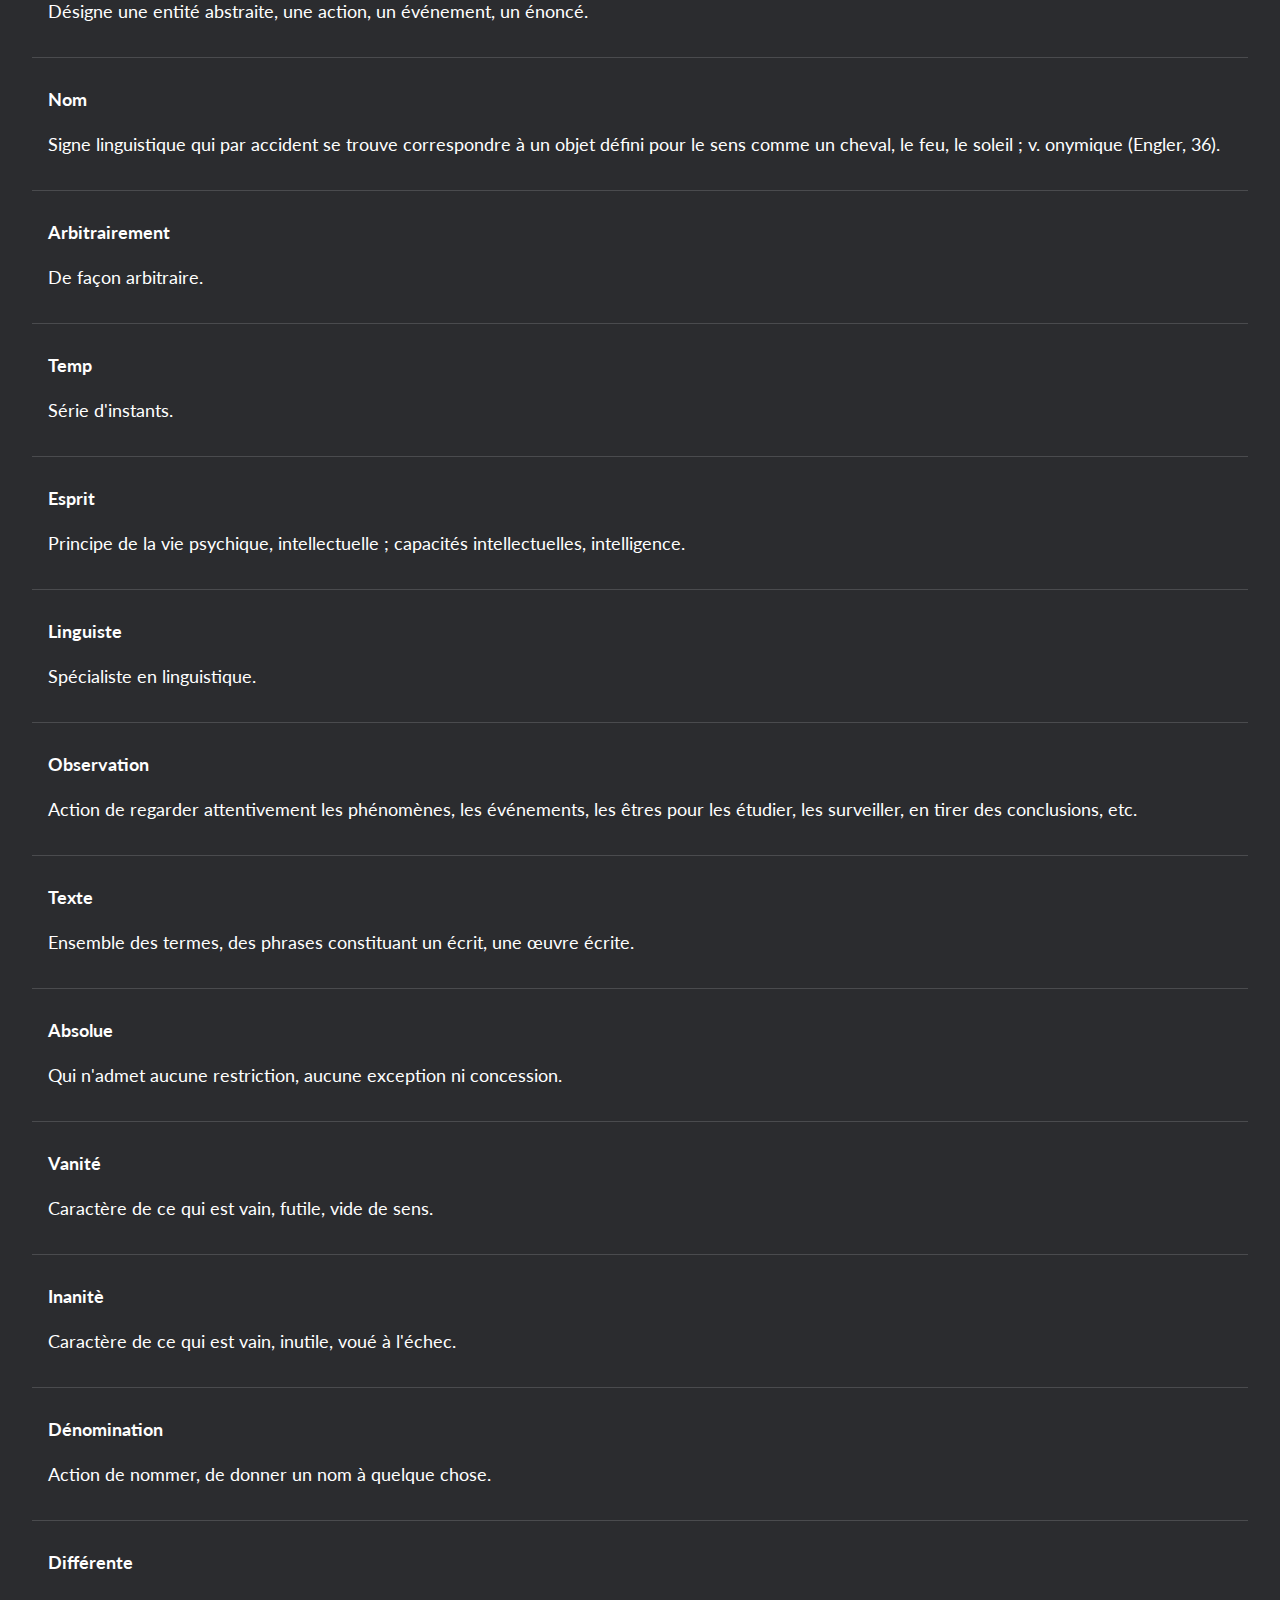
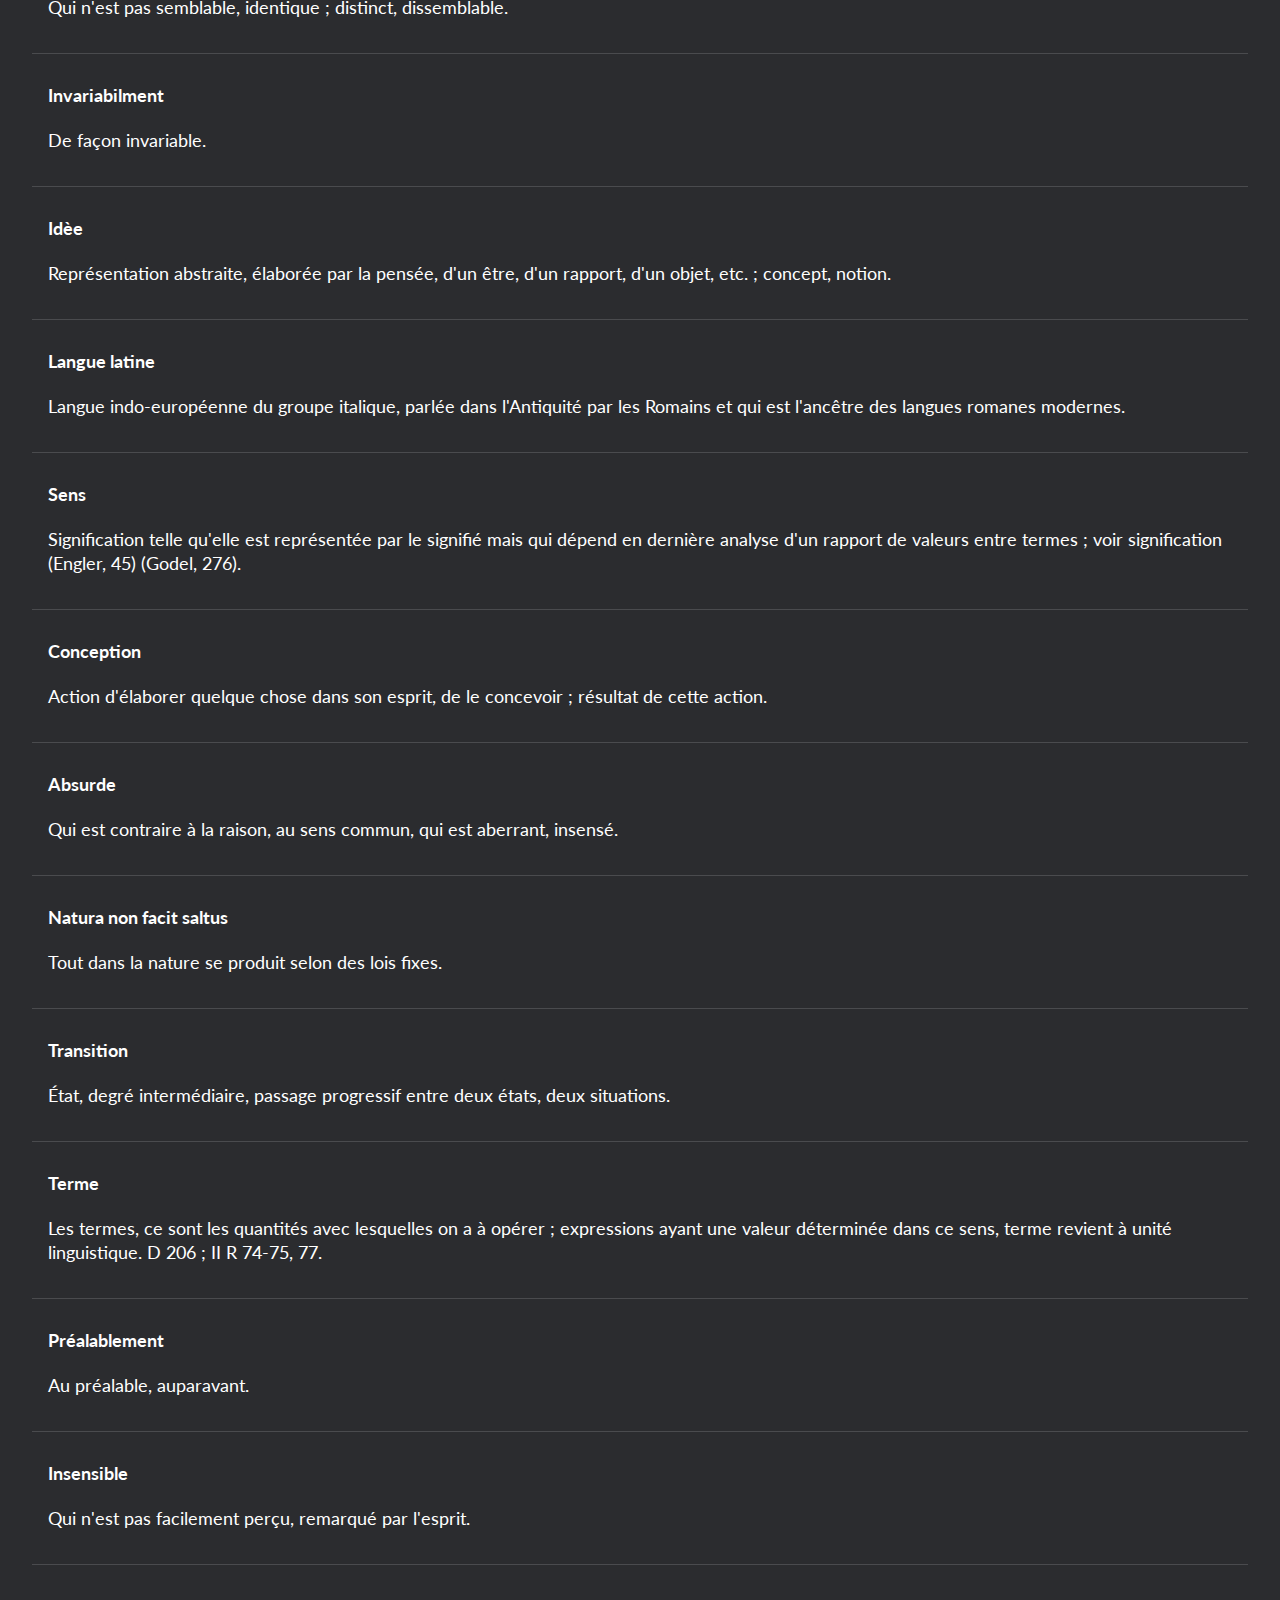
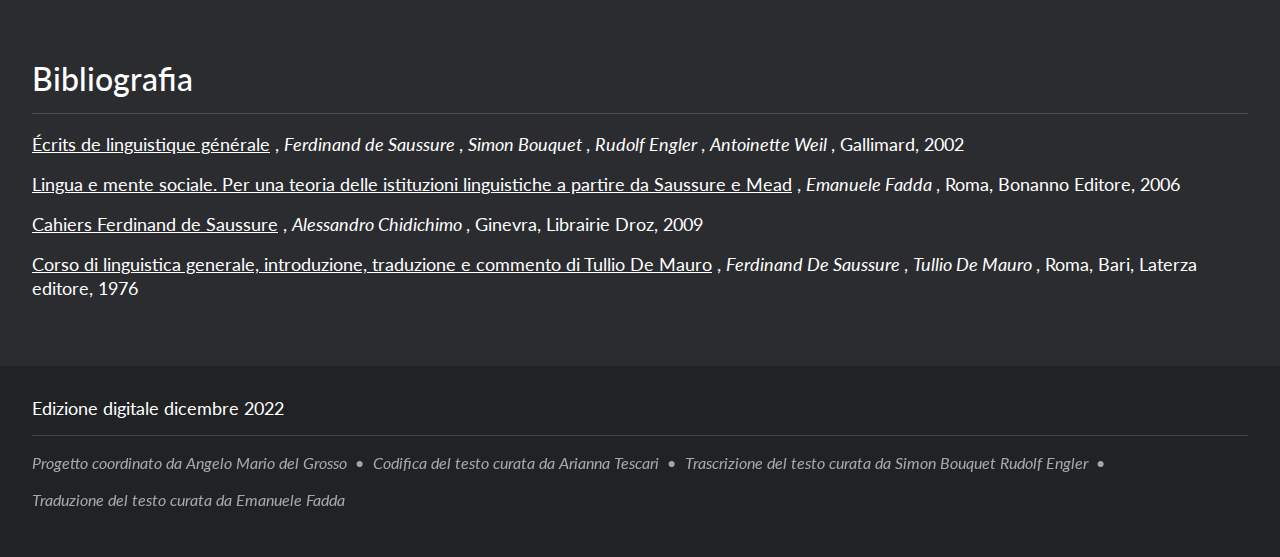
==== commit 6da823ad: "Modifiche xml e xsl + fix vari" ====
--- a/src/index.html
+++ b/src/index.html
@@ -133,13 +133,12 @@
                   <li><button data-filter-tag="term" type="button" class="legend-filter tag-term"><span class="legend-indicator"></span><span class="legend-label">Termini</span></button></li>
                   <li><button data-filter-tag="add" type="button" class="legend-filter tag-notes"><span class="legend-indicator"></span><span class="legend-label">Aggiunte</span></button></li>
                   <li><button data-filter-tag="lang" type="button" class="legend-filter tag-glot"><span class="legend-indicator"></span><span class="legend-label">Glottonimi</span></button></li>
-                  <li><button data-filter-tag="reg" type="button" class="legend-filter tag-reg"><span class="legend-indicator"></span><span class="legend-label">Regolarizzazioni</span></button></li>
+                  <li><button data-filter-tag="reg" type="button" class="legend-filter tag-reg"><span class="legend-indicator"></span><span class="legend-label">Normalizzazioni</span></button></li>
                </ul>
             </div>
          </div>
-         <section id="pagina-2" class="section section-4">
+         <section class="section section-4">
             <div class="wrapper section-wrapper">
-               <h2 class="pagina-1-title section-title">Pagina 2</h2>
                <div class="section-grid-2">
                   <div class="section-grid-row">
                      <div class="col col-1 text-left">
@@ -152,437 +151,463 @@
                   <div class="section-grid-row">
                      <div class="col col-1">
                         <div class="analyzed-text">
-                           <h4 class="pericope">
-                              Pericope 1</h4> 
-                           
-                           <br><span id="#facs_pag2-lb1" class="row-number">1</span>
-                           que si on supprime 
-                           <span class="del">une</span><span class="add">la</span>
-                           <span class="term"><a class="scroll-to" href="#langue">langue </a></span> d’un
-                           
-                           <br><span id="#facs_pag2-lb2" class="row-number">2</span>
-                           <span class="term"><a class="scroll-to" href="#peuple">peuple </a></span> en lui <span class="del"> <span class="gap">
-                                 ?
-                                 </span> </span> 
-                           en imposant une 
-                           
-                           <br><span id="#facs_pag2-lb3" class="row-number">3</span>
-                           autre, cette autre <span class="term"><a class="scroll-to" href="#langue">langue</a></span> 
-                           <span class="del">  est toute aussi  </span><span class="add"> se 
-                              <span class="abbr">  trou  </span><span class="expan"> trouve </span>
-                              <span class="abbr">ete </span><span class="expan"> être </span>
-                              <span class="del"><span class="gap">
-                                    ?
-                                    </span> </span> 
-                              </span>
-                           
-                           <br><span id="#facs_pag2-lb4" class="row-number">4</span>
-                           <span class="add"> <span class="term"><a class="scroll-to" href="#naturellement">naturellement </a></span> juste </span> aussi ancienne que celle qui vient d’être 
-                           
-                           <br><span id="#facs_pag2-lb5" class="row-number">5</span>
-                           abolie, de manière qu’il ne peut jamais 
-                           
-                           <br><span id="#facs_pag2-lb6" class="row-number">6</span>
-                           y avoir 
-                           <span class="add"> 
-                              <span class="sic"> surleglobe </span> sur le globe 
-                              </span>
-                           que <span class="term"><a class="scroll-to" href="#continuation"> continuation </a></span> d’un <span class="term"><a class="scroll-to" href="#idiome">idiome</a></span>
-                           
-                           <br><span id="#facs_pag2-lb7" class="row-number">7</span>
-                           <span class="add">
-                              <span class="abbr"> existt </span><span class="expan">existant</span> 
-                              </span>
-                           <span class="del">  anterieur  </span><span class="add">la veille </span>,
-                           
-                           et toujours et toujour
-                           
-                           <br><span id="#facs_pag2-lb8" class="row-number">8</span>
-                           <span class="del"> 
-                              <span class="del">  anterieur </span><span class="add"> <span class="del"> existt </span> </span>
-                              <span class="del"> jusqu’à la nuit des ages </span>
-                              </span> 
-                           
-                           <br><span id="#facs_pag2-lb9" class="row-number">9</span> 
-                           <span class="add">
-                              <span class="abbr"> existt </span><span class="expan">existant</span> 
-                              </span>
-                           <span class="del">  préhistorique </span>
-                           la veille, jusqu’à 
-                           <span class="add"> 
-                              <span class="sic">cequ’</span> ce qu'  
-                              on arrive à 
-                              </span>la nuit
-                           
-                           <br><span id="#facs_pag2-lb10" class="row-number">10</span> 
-                           <span class="add">insondable </span> 
-                           des âges 
-                           <span class="del"> <span class="gap">
-                                 ?
-                                 </span> </span><span class="add">décidément</span>
-                           <span class="term"><a class="scroll-to" href="#antehistorique"> antéhistoriques</a></span> .
-                           
-                           <h4 class="pericope">
-                              Pericope 2</h4> 
-                           
-                           <br><span id="#facs_pag2-lb11" class="row-number">11</span>
-                           Je rappellerais 
-                           <span class="del"> <span class="gap">
-                                 ?
-                                 </span> </span><span class="add"> surtout </span>,
-                           toujours 
-                           
-                           <br><span id="#facs_pag2-lb12" class="row-number">12</span>
-                           dans le même ordre d’idées, qu’il n’arrive 
-                           
-                           <br><span id="#facs_pag2-lb13" class="row-number">13</span>
-                           jamais qu’une   
-                           <span class="emph"><span class="term"><a class="scroll-to" href="#langue">langue</a></span> succède à une </span> 
-                             
-                           <br><span id="#facs_pag2-lb14" class="row-number">14</span>
-                           <span class="emph"> autre </span>; 
-                           
-                           <h4 class="pericope">
-                              Pericope 3</h4>
-                           
-                           <span class="del">  par example que le <span class="emph">français</span> succède  </span><span class="add">par 
-                              <span class="abbr">ex .  </span><span class="expan">exemple</span> 
-                              que le <span class="emph"> <span class="lang">français</span> </span> succède au <span class="emph"><span class="lang">latin</span></span> ;
-                              </span>
-                           
-                           <br><span id="#facs_pag2-lb15" class="row-number">15</span>
-                           <span class="del"> au <span class="emph">latin</span>; mais que cette succession de 2  </span>
-                           
-                           <br><span id="#facs_pag2-lb16" class="row-number">16</span>
-                           <span class="del"> entités conventionelles mais que cettes </span>
-                           
-                           <h4 class="pericope">
-                              Pericope 4</h4>
-                           
-                           <br><span id="#facs_pag2-lb17" class="row-number">17</span> 
-                           mais que cette <span class="term"><a class="scroll-to" href="#succession">succession</a></span> imaginaire 
-                           <span class="add">de 
-                              <span class="orig">2 </span><span class="reg"> deux </span>
-                              <span class="term"><a class="scroll-to" href="#chose">choses </a></span>
-                              </span> vient 
-                           
-                           <br><span id="#facs_pag2-lb18" class="row-number">18</span>
-                           <span class="add">
-                              <span class="abbr">  uniq=r  </span><span class="expan"> uniquement </span>
-                              </span> 
-                           de ce qu<span class="del"> e  </span>’ 
-                           <span class="del"> 
-                              <span class="del"> nous </span> 
-                              <span class="del"> donnous </span> 
-                              </span><span class="add">il nous plaît de donner </span>
-                           deux <span class="term"><a class="scroll-to" href="#nom">noms</a></span> successifs 
-                           
-                           <br><span id="#facs_pag2-lb19" class="row-number">19</span>
-                           au même <span class="term"><a class="scroll-to" href="#idiome">idiome </a></span>, et par conséquent d’en 
-                           
-                           <br><span id="#facs_pag2-lb20" class="row-number">20</span>
-                           faire <span class="term"><a class="scroll-to" href="#arbitrairement">arbitrairement</a></span> 
-                           <span class="orig"> 2</span><span class="reg">deux</span> 
-                           <span class="term"><a class="scroll-to" href="#chose">choses </a></span> séparées 
-                           <span class="abbr">ds</span><span class="expan">dans</span> 
-                           le <span class="term"><a class="scroll-to" href="#temp">temps</a></span> .
-                           
-                           <h4 class="pericope">
-                              Pericope 5</h4>
-                           
-                           <br><span id="#facs_pag2-lb21" class="row-number">21</span>
-                           <span class="add">Sans doute,</span> 
-                           <span class="sic">L’</span>l’
-                           influence qu’
-                           <span class="sic">exerce<span class="del">n </span></span>exercent 
-                           sur notre <span class="term"><a class="scroll-to" href="#esprit">esprit </a></span>
-                           
-                           <br><span id="#facs_pag2-lb22" class="row-number">22</span>
-                           deux <span class="term"><a class="scroll-to" href="#nom">noms</a></span> successifs de ce genre est <span class="del"><span class="gap">
-                                 ?
-                                 </span> </span> 
-                           
-                           <br><span id="#facs_pag2-lb23" class="row-number">23</span>
-                           tellement décisive et <span class="add">tellement inébranlable </span>, 
-                           indéracinable, que 
-                           
-                           <br><span id="#facs_pag2-lb24" class="row-number">24</span>
-                           je ne songe pas, 
-                           <span class="del"> à l' <span class="gap">
-                                 ?
-                                 </span> la </span><span class="add">je 
-                              <span class="abbr">vs</span><span class="expan"> vous </span>
-                              l’avoue franchement, à 
-                              </span>
-                           détruire 
-                           
-                           <br><span id="#facs_pag2-lb25" class="row-number">25</span>
-                           <span class="add">votre préjugé </span> en quelques jours par deux ou trois 
-                           <span class="del"> <span class="gap">
-                                 ?
-                                 </span> </span><span class="add">remarques</span>
-                           
-                           <br><span id="#facs_pag2-lb26" class="row-number">26</span>
-                           <span class="del">  sematins </span> 
-                           <span class="del"> le <span class="gap">
-                                 ?
-                                 </span></span><span class="add">de ma part . </span>
-                           
-                           <h4 class="pericope">
-                              Pericope 6</h4>
-                           Ce n’est que pas
-                           
-                           <br><span id="#facs_pag2-lb27" class="row-number">27</span>
-                           <span class="sic">T</span>t
-                           ous les  <span class="term"><a class="scroll-to" href="#linguiste">linguistes</a></span> le savent  
+                           <div class="text">
+                              <div class="pericope-group">
+                                 <h3 id="pagina-2" class="section-title">
+                                    Pagina 2</h3>
+                                 <div class="pericope-container" data-same-height="same-height-1">
+                                    <h4 class="pericope">
+                                       Pericope 1</h4> 
+                                    
+                                    <br><span id="#facs_pag2-lb1" class="row-number">1</span>
+                                    que si on supprime 
+                                    <span class="del">une</span><span class="add">la</span>
+                                    <span class="term"><a class="scroll-to" href="#langue">langue </a></span> d’un
+                                    
+                                    <br><span id="#facs_pag2-lb2" class="row-number">2</span>
+                                    <span class="term"><a class="scroll-to" href="#peuple">peuple </a></span> en lui <span class="del"> <span class="gap">
+                                          ?
+                                          </span> </span> 
+                                    en imposant une 
+                                    
+                                    <br><span id="#facs_pag2-lb3" class="row-number">3</span>
+                                    autre, cette autre <span class="term"><a class="scroll-to" href="#langue">langue</a></span> 
+                                    <span class="del">  est toute aussi  </span><span class="add"> se 
+                                       <span class="abbr">  trou  </span><span class="expan"> trouve </span>
+                                       <span class="abbr">ete </span><span class="expan"> être </span>
+                                       <span class="del"><span class="gap">
+                                             ?
+                                             </span> </span> 
+                                       </span>
+                                    
+                                    <br><span id="#facs_pag2-lb4" class="row-number">4</span>
+                                    <span class="add"> <span class="term"><a class="scroll-to" href="#naturellement">naturellement </a></span> juste </span> aussi ancienne que celle qui vient d’être 
+                                    
+                                    <br><span id="#facs_pag2-lb5" class="row-number">5</span>
+                                    abolie, de manière qu’il ne peut jamais 
+                                    
+                                    <br><span id="#facs_pag2-lb6" class="row-number">6</span>
+                                    y avoir 
+                                    <span class="add"> 
+                                       <span class="sic"> surleglobe </span> sur le globe 
+                                       </span>
+                                    que <span class="term"><a class="scroll-to" href="#continuation"> continuation </a></span> d’un <span class="term"><a class="scroll-to" href="#idiome">idiome</a></span>
+                                    
+                                    <br><span id="#facs_pag2-lb7" class="row-number">7</span>
+                                    <span class="add">
+                                       <span class="abbr"> existt </span><span class="expan">existant</span> 
+                                       </span>
+                                    <span class="del">  anterieur  </span><span class="add">la veille </span>,
+                                    
+                                    et toujours et toujour
+                                    
+                                    <br><span id="#facs_pag2-lb8" class="row-number">8</span>
+                                    <span class="del"> 
+                                       <span class="del">  anterieur  jusqu’à la nuit des ages</span><span class="add"> <span class="del"> existt </span> </span>
+                                       </span> 
+                                    
+                                    <br><span id="#facs_pag2-lb9" class="row-number">9</span> 
+                                    <span class="add">
+                                       <span class="abbr"> existt </span><span class="expan">existant</span> 
+                                       </span>
+                                    <span class="del">  préhistorique </span>
+                                    la veille, jusqu’à 
+                                    <span class="add"> 
+                                       <span class="sic">cequ’</span> ce qu'  
+                                       on arrive à 
+                                       </span>la nuit
+                                    
+                                    <br><span id="#facs_pag2-lb10" class="row-number">10</span> 
+                                    <span class="add">insondable </span> 
+                                    des âges 
+                                    <span class="del"> <span class="gap">
+                                          ?
+                                          </span> </span><span class="add">décidément</span>
+                                    <span class="term"><a class="scroll-to" href="#antehistorique"> antéhistoriques</a></span> .
+                                    </div>
+                                 <div class="pericope-container" data-same-height="same-height-2">
+                                    <h4 class="pericope">
+                                       Pericope 2</h4> 
+                                    
+                                    <br><span id="#facs_pag2-lb11" class="row-number">11</span>
+                                    Je rappellerais 
+                                    <span class="del"> <span class="gap">
+                                          ?
+                                          </span> </span><span class="add"> surtout </span>,
+                                    toujours 
+                                    
+                                    <br><span id="#facs_pag2-lb12" class="row-number">12</span>
+                                    dans le même ordre d’idées, qu’il n’arrive 
+                                    
+                                    <br><span id="#facs_pag2-lb13" class="row-number">13</span>
+                                    jamais qu’une   
+                                    <span class="underline"><span class="term"><a class="scroll-to" href="#langue">langue</a></span> succède à une
+                                       
+                                       <br><span id="#facs_pag2-lb14" class="row-number">14</span>
+                                       autre 
+                                       </span>; 
+                                    </div>
+                                 <div class="pericope-container" data-same-height="same-height-3">
+                                    <h4 class="pericope">
+                                       Pericope 3</h4>
+                                    
+                                    <span class="del">  par example que le <span class="underline">français</span> succède  </span><span class="add">par 
+                                       <span class="abbr">ex .  </span><span class="expan">exemple</span> 
+                                       que le <span class="underline">français</span> succède au<span class="underline">latin</span> ;
+                                       </span>
+                                    
+                                    <br><span id="#facs_pag2-lb15" class="row-number">15</span>
+                                    <span class="del"> au <span class="underline">latin</span>;  mais que cette succession de 2   </span>
+                                    
+                                    <br><span id="#facs_pag2-lb16" class="row-number">16</span>
+                                    <span class="del"> entités conventionelles mais que cettes </span>
+                                    </div>
+                                 <div class="pericope-container" data-same-height="same-height-4">
+                                    <h4 class="pericope">
+                                       Pericope 4</h4>
+                                    
+                                    <br><span id="#facs_pag2-lb17" class="row-number">17</span> 
+                                    mais que cette <span class="term"><a class="scroll-to" href="#succession">succession</a></span> imaginaire 
+                                    <span class="add">de 
+                                       <span class="orig">2 </span><span class="reg"> deux </span>
+                                       <span class="term"><a class="scroll-to" href="#chose">choses </a></span>
+                                       </span> vient 
+                                    
+                                    <br><span id="#facs_pag2-lb18" class="row-number">18</span>
+                                    <span class="add">
+                                       <span class="abbr">  uniq=r  </span><span class="expan"> uniquement </span>
+                                       </span> 
+                                    de ce qu<span class="del"> e  </span>’ 
+                                    <span class="del"> nous   donnous  </span><span class="add">il nous plaît de donner </span>
+                                    deux <span class="term"><a class="scroll-to" href="#nom">noms</a></span> successifs 
+                                    
+                                    <br><span id="#facs_pag2-lb19" class="row-number">19</span>
+                                    au même <span class="term"><a class="scroll-to" href="#idiome">idiome </a></span>, et par conséquent d’en 
+                                    
+                                    <br><span id="#facs_pag2-lb20" class="row-number">20</span>
+                                    faire <span class="term"><a class="scroll-to" href="#arbitrairement">arbitrairement</a></span> 
+                                    <span class="orig"> 2</span><span class="reg">deux</span> 
+                                    <span class="term"><a class="scroll-to" href="#chose">choses </a></span> séparées 
+                                    <span class="abbr">ds</span><span class="expan">dans</span> 
+                                    le <span class="term"><a class="scroll-to" href="#temp">temps</a></span> .
+                                    </div>
+                                 <div class="pericope-container" data-same-height="same-height-5">
+                                    <h4 class="pericope">
+                                       Pericope 5</h4>
+                                    
+                                    <br><span id="#facs_pag2-lb21" class="row-number">21</span>
+                                    <span class="add">Sans doute,</span> 
+                                    <span class="orig">L’</span><span class="reg">l’</span>
+                                    influence qu’
+                                    <span class="abbr">exerce<span class="del">n </span></span><span class="expan">exercent</span>
+                                    sur notre <span class="term"><a class="scroll-to" href="#esprit">esprit </a></span>
+                                    
+                                    <br><span id="#facs_pag2-lb22" class="row-number">22</span>
+                                    deux <span class="term"><a class="scroll-to" href="#nom">noms</a></span> successifs de ce genre est <span class="del"><span class="gap">
+                                          ?
+                                          </span> </span> 
+                                    
+                                    <br><span id="#facs_pag2-lb23" class="row-number">23</span>
+                                    tellement décisive et <span class="add">tellement inébranlable </span>, 
+                                    indéracinable, que 
+                                    
+                                    <br><span id="#facs_pag2-lb24" class="row-number">24</span>
+                                    je ne songe pas, 
+                                    <span class="del"> à l' <span class="gap">
+                                          ?
+                                          </span> la </span><span class="add">je 
+                                       <span class="abbr">vs</span><span class="expan"> vous </span>
+                                       l’avoue franchement, à 
+                                       </span>
+                                    détruire 
+                                    
+                                    <br><span id="#facs_pag2-lb25" class="row-number">25</span>
+                                    <span class="add">votre préjugé </span> en quelques jours par deux ou trois 
+                                    <span class="del"> <span class="gap">
+                                          ?
+                                          </span> </span><span class="add">remarques</span>
+                                    
+                                    <br><span id="#facs_pag2-lb26" class="row-number">26</span>
+                                    <span class="del">  sematins </span> 
+                                    <span class="del"> le <span class="gap">
+                                          ?
+                                          </span></span><span class="add">de ma part . </span>
+                                    </div>
+                                 <div class="pericope-container" data-same-height="same-height-6">
+                                    <h4 class="pericope">
+                                       Pericope 6</h4>
+                                    Ce n’est que pas
+                                    
+                                    <br><span id="#facs_pag2-lb27" class="row-number">27</span>
+                                    <span class="orig">T</span><span class="reg">t</span>
+                                    ous les  <span class="term"><a class="scroll-to" href="#linguiste">linguistes</a></span> le savent  
+                                    
+                                    
+                                    
+                                    
+                                    
+                                    
+                                    <h3 id="pagina-3" class="section-title">
+                                       Pagina 3</h3>
+                                    
+                                    
+                                    
+                                    
+                                    <br><span id="#facs_pag3-lb1" class="row-number">1</span>
+                                    <span class="del">L'observation <span class="gap">
+                                          ?
+                                          </span> à fait </span>
+                                    
+                                    <br><span id="#facs_pag3-lb2" class="row-number">2</span>
+                                    <span class="del"> La lecture est  </span>
+                                    <span class="term"><a class="scroll-to" href="#observation">l’observation</a></span> <span class="add">particulièrement</span> 
+                                    <span class="del"> in cessante </span><span class="add"> prolongée </span>
+                                    
+                                    <br><span id="#facs_pag3-lb3" class="row-number">3</span>
+                                    de ce <span class="del"> qui se passe de </span> qu’est la <span class="term"><a class="scroll-to" href="#langue">langue</a></span> 
+                                    
+                                    <br><span id="#facs_pag3-lb4" class="row-number">4</span>
+                                    de <span class="term"><a class="scroll-to" href="#texte">texte</a></span> en <span class="term"><a class="scroll-to" href="#texte">texte</a></span>, de 
+                                    <span class="orig"> 50 </span><span class="reg"> cinquante </span> 
+                                    ans en 
+                                    
+                                    <br><span id="#facs_pag3-lb5" class="row-number">5</span>
+                                    <span class="orig"> 50 </span><span class="reg"> cinquante </span> 
+                                    ans, ou de 
+                                    <span class="orig"> 20 </span><span class="reg"> vingt </span> 
+                                    ans en                                 
+                                    <span class="orig"> 20 </span><span class="reg"> vingt </span>  
+                                    ans, qu’on 
+                                    
+                                    <br><span id="#facs_pag3-lb6" class="row-number">6</span>
+                                    arrive enfin à se pénétrer soi-même
+                                    
+                                    <br><span id="#facs_pag3-lb7" class="row-number">7</span> 
+                                    profondément <span class="add">définitivement</span> de l’<span class="term"><a class="scroll-to" href="#absolue">absolue</a></span> <span class="term"><a class="scroll-to" href="#vanite">vanité </a></span>
+                                    
+                                    <br><span id="#facs_pag3-lb8" class="row-number">8</span>
+                                    <span class="add"> et <span class="term"><a class="scroll-to" href="#inanite">inanité</a></span></span> d’une <span class="term"><a class="scroll-to" href="#denomination">dénomination</a></span> <span class="term"><a class="scroll-to" href="#differente">différente</a></span> comme
+                                    
+                                    <br><span id="#facs_pag3-lb9" class="row-number">9</span>    
+                                    <span class="underline">latin </span> 
+                                    ou <span class="underline">français </span> . -
+                                    </div>
+                                 <div class="pericope-container" data-same-height="same-height-7">
+                                    <h4 class="pericope">
+                                       Pericope 7</h4>
+                                    Qu’arrive-t-il 
+                                    
+                                    <br><span id="#facs_pag3-lb10" class="row-number">10</span>
+                                    <span class="del"><span class="gap">
+                                          ?
+                                          </span></span><span class="add"><span class="term"><a class="scroll-to" href="#invariablement">invariablement</a></span></span>
+                                    quand un <span class="term"><a class="scroll-to" href="#linguiste">linguiste</a></span> <span class="add">vient</span> combattre 
+                                    
+                                    <br><span id="#facs_pag3-lb11" class="row-number">11</span>
+                                    l’<span class="term"><a class="scroll-to" href="#idee">idée</a></span> <span class="del"> que </span> 
+                                    <span class="del">  fantastique  </span><span class="add">erronée</span>
+                                    que la 
+                                    <span class="term"><a class="scroll-to" href="#langue_latine"> 
+                                          <span class="lang"> 
+                                             langue  
+                                             
+                                             <br><span id="#facs_pag3-lb12" class="row-number">12</span>
+                                             latine 
+                                             </span>
+                                          </a></span>
+                                    aurait un jour <span class="underline">enfanté</span> 
+                                    
+                                    <br><span id="#facs_pag3-lb13" class="row-number">13</span>
+                                    le <span class="lang">français </span> ?
+                                    </div>
+                                 <div class="pericope-container" data-same-height="same-height-8">
+                                    <h4 class="pericope">
+                                       Pericope 8</h4>
+                                    <span class="add">Mon Dieu </span> 
+                                    <span class="orig">On </span><span class="reg">on</span> abonde dans tous 
+                                    
+                                    <br><span id="#facs_pag3-lb14" class="row-number">14</span>
+                                    <span class="term"><a class="scroll-to" href="#sens">sens</a></span>, on convient que cela est une 
+                                    
+                                    <br><span id="#facs_pag3-lb15" class="row-number">15</span>
+                                    <span class="term"><a class="scroll-to" href="#conception">conception</a></span> <span class="term"><a class="scroll-to" href="#absurde">absurde </a></span>, on sait que
+                                    
+                                    <br><span id="#facs_pag3-lb16" class="row-number">16</span> 
+                                    partout et toujours <span class="underline"><span class="term"><a class="scroll-to" href="#natura_non_facit_saltus">natura non facit 
+                                             
+                                             <br><span id="#facs_pag3-lb17" class="row-number">17</span> 
+                                             saltus </a></span> </span>, on est parfaitement convain
+                                    
+                                    <br><span id="#facs_pag3-lb18" class="row-number">18</span>
+                                    cu qu’une <span class="term"><a class="scroll-to" href="#transition">transition</a></span> très lente a dû 
+                                    
+                                    <br><span id="#facs_pag3-lb19" class="row-number">19</span>
+                                    s’accomplir <span class="del"><span class="gap">
+                                          ?
+                                          </span></span> 
+                                    <span class="underline">entre les 
+                                       <span class="orig"> 2 </span><span class="reg">  deux </span>
+                                       <span class="abbr"> langs </span><span class="expan"> <span class="term"><a class="scroll-to" href="#langue">langues</a></span> </span> 
+                                       </span> 
+                                    
+                                    <br><span id="#facs_pag3-lb20" class="row-number">20</span>
+                                    <span class="add">
+                                        (remarques ce  <span class="term"><a class="scroll-to" href="#terme">terme</a></span> ) 
+                                       
+                                       </span>
+                                    </div>
+                                 <div class="pericope-container" data-same-height="same-height-9">
+                                    <h4 class="pericope">
+                                       Pericope 9</h4>
+                                    
+                                    et après cela, 
+                                    <span class="del"> 
+                                        on de'  
+                                       <span class="gap">
+                                          ?
+                                          </span> 
+                                        le linguiste 
+                                       </span> 
+                                    
+                                    <br><span id="#facs_pag3-lb21" class="row-number">21</span>
+                                    <span class="del"> de'course,</span>
+                                    <span class="del"> on   n'est pas </span><span class="add"> est-on</span>
+                                    plus avancé 
+                                    
+                                    <br><span id="#facs_pag3-lb22" class="row-number">22</span>
+                                    <span class="del"> qu'avant </span><span class="add"> qu’auparavant ? </span>
+                                    </div>
+                                 <div class="pericope-container" data-same-height="same-height-10">
+                                    <h4 class="pericope">
+                                       Pericope 10</h4>
+                                    <span class="add">Nullement</span>, parce qu’on persiste 
+                                    <span class="add"> 
+                                       <span class="abbr">opiniatr</span><span class="expan">opiniâtrement</span>
+                                       </span> à se 
+                                    
+                                    <br><span id="#facs_pag3-lb23" class="row-number">23</span>
+                                    figurer qu’ <span class="underline">il y a <span class="add">là <span class="term"><a class="scroll-to" href="#prealablement">préalablement</a></span> </span> 
+                                       <span class="orig"> 2 </span><span class="reg"> deux </span> 
+                                       <span class="del">langues </span><span class="add"><span class="term"><a class="scroll-to" href="#terme">termes</a></span></span>
+                                       </span> reliés 
+                                    
+                                    <br><span id="#facs_pag3-lb24" class="row-number">24</span>
+                                    il est vrai par 
+                                    <span class="orig"> 1 </span><span class="reg"> une </span> 
+                                    <span class="term"><a class="scroll-to" href="#transition">transition</a></span> <span class="term"><a class="scroll-to" href="#insensible">insensible</a></span> .
+                                    </div>
+                              </div>
                            </div>
+                        </div>
                      </div>
                      <div class="col col-2">
                         <div class="translated-text">
-                           <h4 class="pericope">
-                              Pericope 1</h4> 
-                           che se si sopprime la lingua di un 
-                           popolo imponendogliene un’altra, 
-                           quest’ultima si trova ad essere, 
-                           naturalmente, altrettanto antica di quella che è appena stata 
-                           abolita, in modo che non può mai 
-                           esserci sul pianeta che continuazione di una lingua 
-                           esistente il giorno prima, 
-                           e sempre esistente il giorno prima, fino a dove arriva la notte 
-                           insondabile delle età assolutamente preistoriche.
-                           
-                           <h4 class="pericope">
-                              Pericope 2</h4> 
-                           Ricorderò soprattutto, sempre 
-                           nello stesso ordine di idee, che non succede 
-                           mai che una <span><i>lingua succeda a 
-                                 un’altra</i></span>;
-                           
-                           <h4 class="pericope">
-                              Pericope 3</h4> 
-                           per esempio che il <span><i>francese</i></span> succeda al latino;
-                           
-                           <h4 class="pericope">
-                              Pericope 4</h4> 
-                           ma che questa successione immaginaria di due cose viene 
-                           unicamente dal fatto che ci aggrada dare due nomi successivi 
-                           allo stesso idioma, e di conseguenza di 
-                           farne arbitrariamente due cose separate nel tempo.
-                           
-                           <h4 class="pericope">
-                              Pericope 5</h4> 
-                           Senza dubbio, l’influenza che esercitano sulla nostra mente 
-                           due nomi successivi di questo genere è
-                           talmente decisiva e talmente irremovibile, inestirpabile, che 
-                           non ho la minima aspettativa nemmeno, ve lo confesso con franchezza, di distruggere
-                           
-                           il vostro pregiudizio in qualche giorno con due o tre osservazioni mie.
-                           
-                           <h4 class="pericope">
-                              Pericope 6</h4> 
-                           È solo – 
-                           tutti i linguisti lo sanno –
+                           <div class="text">
+                              <div class="pericope-group">
+                                 <h3 id="pagina-2" class="section-title">
+                                    Pagina 2</h3>
+                                 <div class="pericope-container" data-same-height="same-height-1">
+                                    <h4 class="pericope">
+                                       Pericope 1</h4> 
+                                    che se si sopprime la lingua di un 
+                                    popolo imponendogliene un’altra, 
+                                    quest’ultima si trova ad essere, 
+                                    naturalmente, altrettanto antica di quella che è appena stata 
+                                    abolita, in modo che non può mai 
+                                    esserci sul pianeta che continuazione di una lingua 
+                                    esistente il giorno prima, 
+                                    e sempre esistente il giorno prima, fino a dove arriva la notte 
+                                    insondabile delle età assolutamente preistoriche.
+                                    </div>
+                                 <div class="pericope-container" data-same-height="same-height-2">
+                                    <h4 class="pericope">
+                                       Pericope 2</h4> 
+                                    Ricorderò soprattutto, sempre 
+                                    nello stesso ordine di idee, che non succede 
+                                    mai che una <span><i>lingua succeda a 
+                                          un’altra</i></span>;
+                                    </div>
+                                 <div class="pericope-container" data-same-height="same-height-3">
+                                    <h4 class="pericope">
+                                       Pericope 3</h4> 
+                                    per esempio che il <span><i>francese</i></span> succeda al latino;
+                                    </div>
+                                 <div class="pericope-container" data-same-height="same-height-4">
+                                    <h4 class="pericope">
+                                       Pericope 4</h4> 
+                                    ma che questa successione immaginaria di due cose viene 
+                                    unicamente dal fatto che ci aggrada dare due nomi successivi 
+                                    allo stesso idioma, e di conseguenza di 
+                                    farne arbitrariamente due cose separate nel tempo.
+                                    </div>
+                                 <div class="pericope-container" data-same-height="same-height-5">
+                                    <h4 class="pericope">
+                                       Pericope 5</h4> 
+                                    Senza dubbio, l’influenza che esercitano sulla nostra mente 
+                                    due nomi successivi di questo genere è
+                                    talmente decisiva e talmente irremovibile, inestirpabile, che 
+                                    non ho la minima aspettativa nemmeno, ve lo confesso con franchezza, di distruggere
+                                    
+                                    il vostro pregiudizio in qualche giorno con due o tre osservazioni mie.
+                                    </div>
+                                 <div class="pericope-container" data-same-height="same-height-6">
+                                    <h4 class="pericope">
+                                       Pericope 6</h4> 
+                                    È solo – 
+                                    tutti i linguisti lo sanno –
+                                    
+                                    
+                                    
+                                    <h3 id="pagina-3" class="section-title">
+                                       Pagina 3</h3>
+                                    
+                                    
+                                    attraverso l’osservazione particolarmente prolungata 
+                                    di ciò che la lingua è 
+                                    di testo in testo, di cinquant’anni in
+                                    cinquant’anni, o di vent’anni in vent’anni, che 
+                                    si arriva finalmente a convincersi 
+                                    profondamente, definitivamente, dell’assoluta vanità 
+                                    e inanità di una denominazione differente come 
+                                    <span><i>latino</i></span> o <span><i>francese </i></span>.
+                                    </div>
+                                 <div class="pericope-container" data-same-height="same-height-7">
+                                    <h4 class="pericope">
+                                       Pericope 7</h4> 
+                                    Che accade, invariabilmente, 
+                                    quando un linguista si mette contro
+                                    l’idea sbagliata che la lingua 
+                                    latina avrebbe un giorno <span><i>partorito</i></span> il francese?
+                                    </div>
+                                 <div class="pericope-container" data-same-height="same-height-8">
+                                    <h4 class="pericope">
+                                       Pericope 8</h4> 
+                                    Mio Dio, si abbonda in tutti i 
+                                    sensi, si conviene che questa è una
+                                    concezione assurda, si sa che 
+                                    sempre e dovunque <span><i>natura non facit 
+                                          saltus</i></span>, si è perfettamente convinti
+                                    che una transizione molto lenta ha dovuto 
+                                    compiersi tra <span><i>le due lingue</i></span>
+                                    – occhio a questo <span><i>termine</i></span>!
+                                    </div>
+                                 <div class="pericope-container" data-same-height="same-height-9">
+                                    <h4 class="pericope">
+                                       Pericope 9</h4> 
+                                    – e dopo tutto
+                                    questo, si è fatto qualche passo avanti     
+                                    rispetto a prima?
+                                    </div>
+                                 <div class="pericope-container" data-same-height="same-height-10">
+                                    <h4 class="pericope">
+                                       Pericope 10</h4>
+                                    Proprio per nulla, perché si persiste ostinatamente a 
+                                    figurarsi che vi sono due termini già dati, uniti, 
+                                    certamente, da una transizione insensibile,
+                                    </div>
+                              </div>
                            </div>
-                     </div>
-                  </div>
-               </div>
-            </div>
-         </section>
-         <section id="pagina-3" class="section section-4">
-            <div class="wrapper section-wrapper">
-               <h2 class="pagina-1-title section-title">Pagina 3</h2>
-               <div class="section-grid-2">
-                  <div class="section-grid-row">
-                     <div class="col col-1 text-left">
-                        <h3 class="trans">Trascrizione</h3>
-                     </div>
-                     <div class="col col-2 text-left">
-                        <h3 class="trans">Traduzione</h3>
-                     </div>
-                  </div>
-                  <div class="section-grid-row">
-                     <div class="col col-1">
-                        <div class="analyzed-text">
-                           <h4 class="pericope">
-                              Pericope 6</h4> 
-                           
-                           <br><span id="#facs_pag3-lb1" class="row-number">1</span>
-                           <span class="del">L'observation <span class="gap">
-                                 ?
-                                 </span> à fait </span>
-                           
-                           <br><span id="#facs_pag3-lb2" class="row-number">2</span>
-                           <span class="del"> La lecture est  </span>
-                           <span class="term"><a class="scroll-to" href="#observation">l’observation</a></span> <span class="add">particulièrement</span> 
-                           <span class="del"> in cessante </span><span class="add"> prolongée </span>
-                           
-                           <br><span id="#facs_pag3-lb3" class="row-number">3</span>
-                           de ce <span class="del"> qui se passe de </span> qu’est la <span class="term"><a class="scroll-to" href="#langue">langue</a></span> 
-                           
-                           <br><span id="#facs_pag3-lb4" class="row-number">4</span>
-                           de <span class="term"><a class="scroll-to" href="#texte">texte</a></span> en <span class="term"><a class="scroll-to" href="#texte">texte</a></span>, de 
-                           <span class="orig"> 50 </span><span class="reg"> cinquante </span> 
-                           ans en 
-                           
-                           <br><span id="#facs_pag3-lb5" class="row-number">5</span>
-                           <span class="orig"> 50 </span><span class="reg"> cinquante </span> 
-                           ans, ou de 
-                           <span class="orig"> 20 </span><span class="reg"> vingt </span> 
-                           ans en                                 
-                           <span class="orig"> 20 </span><span class="reg"> vingt </span>  
-                           ans, qu’on 
-                           
-                           <br><span id="#facs_pag3-lb6" class="row-number">6</span>
-                           arrive enfin à se pénétrer soi-même
-                           
-                           <br><span id="#facs_pag3-lb7" class="row-number">7</span>
-                           profondément <span class="add">définitivement</span> de l’<span class="term"><a class="scroll-to" href="#absolue">absolue</a></span> <span class="term"><a class="scroll-to" href="#vanite">vanité </a></span>
-                           
-                           <br><span id="#facs_pag3-lb8" class="row-number">8</span>
-                           <span class="add"> et <span class="term"><a class="scroll-to" href="#inanite">inanité</a></span></span> d’une <span class="term"><a class="scroll-to" href="#denomination">dénomination</a></span> <span class="term"><a class="scroll-to" href="#differente">différente</a></span> comme
-                           
-                           <br><span id="#facs_pag3-lb9" class="row-number">9</span>    
-                           <span class="emph"> <span class="lang">latin </span> </span>
-                           ou <span class="emph"> <span class="lang">français </span></span> . -
-                           
-                           <h4 class="pericope">
-                              Pericope 7</h4>
-                           Qu’arrive-t-il 
-                           
-                           <br><span id="#facs_pag3-lb10" class="row-number">10</span>
-                           <span class="del"><span class="gap">
-                                 ?
-                                 </span></span><span class="add"><span class="term"><a class="scroll-to" href="#invariablement">invariablement</a></span></span>
-                           quand un <span class="term"><a class="scroll-to" href="#linguiste">linguiste</a></span> <span class="add">vient</span> combattre 
-                           
-                           <br><span id="#facs_pag3-lb11" class="row-number">11</span>
-                           l’<span class="term"><a class="scroll-to" href="#idee">idée</a></span> <span class="del"> que </span> 
-                           <span class="del">  fantastique  </span><span class="add">erronée</span>
-                           que la <span class="term"><a class="scroll-to" href="#langue_latine">  langue latine </a></span> 
-                           
-                           <br><span id="#facs_pag3-lb12" class="row-number">12</span>  
-                           aurait un jour <span class="emph">enfanté</span> 
-                           
-                           <br><span id="#facs_pag3-lb13" class="row-number">13</span>
-                           le <span class="lang">français </span> ?
-                           
-                           <h4 class="pericope">
-                              Pericope 8</h4>
-                           <span class="add">Mon Dieu </span> 
-                           <span class="sic">On </span>on abonde dans tous 
-                           
-                           <br><span id="#facs_pag3-lb14" class="row-number">14</span>
-                           <span class="term"><a class="scroll-to" href="#sens">sens</a></span>, on convient que cela est une 
-                           
-                           <br><span id="#facs_pag3-lb15" class="row-number">15</span>
-                           <span class="term"><a class="scroll-to" href="#conception">conception</a></span> <span class="term"><a class="scroll-to" href="#absurde">absurde </a></span>, on sait que
-                           
-                           <br><span id="#facs_pag3-lb16" class="row-number">16</span>
-                           partout et toujours <span class="emph"><span class="term"><a class="scroll-to" href="#natura_non_facit_saltus">natura non facit </a></span> </span> 
-                           
-                           <br><span id="#facs_pag3-lb17" class="row-number">17</span> 
-                           <span class="emph"> <span class="term"><a class="scroll-to" href="#natura_non_facit_saltus">saltus </a></span></span> , on est parfaitement convain-
-                           
-                           <br><span id="#facs_pag3-lb18" class="row-number">18</span>
-                           cu qu’une <span class="term"><a class="scroll-to" href="#transition">transition</a></span> très lente a dû 
-                           
-                           <br><span id="#facs_pag3-lb19" class="row-number">19</span>
-                           s’accomplir <span class="del"><span class="gap">
-                                 ?
-                                 </span></span> 
-                           <span class="emph">entre les 
-                              <span class="orig"> 2 </span><span class="reg">  deux </span>
-                              <span class="abbr"> langs </span><span class="expan"> <span class="term"><a class="scroll-to" href="#langue">langues</a></span> </span> 
-                              </span> 
-                           
-                           <br><span id="#facs_pag3-lb20" class="row-number">20</span>
-                           <span class="add">
-                              <span class="emph"> (remarques ce  <span class="term"><a class="scroll-to" href="#terme">terme</a></span> ) 
-                                 </span>
-                              </span>
-                           
-                           <h4 class="pericope">
-                              Pericope 9</h4>
-                           
-                           et après cela, 
-                           <span class="del"> 
-                               on de'  
-                              <span class="gap">
-                                 ?
-                                 </span> 
-                               le linguiste 
-                              </span> 
-                           
-                           <br><span id="#facs_pag3-lb21" class="row-number">21</span>
-                           <span class="del"> de'course,</span>
-                           <span class="del"> on   n'est pas </span><span class="add"> est-on</span>
-                           plus avancé 
-                           
-                           <br><span id="#facs_pag3-lb22" class="row-number">22</span>
-                           <span class="del"> qu'avant </span><span class="add"> qu’auparavant ? </span>
-                           
-                           <h4 class="pericope">
-                              Pericope 10</h4>
-                           <span class="add">Nullement</span>, parce qu’on persiste 
-                           <span class="add"> 
-                              <span class="abbr">opiniatr</span><span class="expan">opiniâtrement</span>
-                              </span> à se 
-                           
-                           <br><span id="#facs_pag3-lb23" class="row-number">23</span>
-                           figurer qu’ <span class="emph">il y a <span class="add">là <span class="term"><a class="scroll-to" href="#prealablement">préalablement</a></span> </span> 
-                              <span class="orig"> 2 </span><span class="reg"> deux </span> 
-                              <span class="del">langues </span><span class="add"><span class="term"><a class="scroll-to" href="#terme">termes</a></span></span>
-                              </span> reliés 
-                           
-                           <br><span id="#facs_pag3-lb24" class="row-number">24</span>
-                           il est vrai par 
-                           <span class="orig"> 1 </span><span class="reg"> une </span> 
-                           <span class="term"><a class="scroll-to" href="#transition">transition</a></span> <span class="term"><a class="scroll-to" href="#insensible">insensible</a></span> .
-                           </div>
-                     </div>
-                     <div class="col col-2">
-                        <div class="translated-text">
-                           <h4 class="pericope">
-                              Pericope 6</h4> 
-                           attraverso l’osservazione particolarmente prolungata 
-                           di ciò che la lingua è 
-                           di testo in testo, di cinquant’anni in
-                           cinquant’anni, o di vent’anni in vent’anni, che 
-                           si arriva finalmente a convincersi 
-                           profondamente, definitivamente, dell’assoluta vanità 
-                           e inanità di una denominazione differente come 
-                           <span><i>latino</i></span> o <span><i>francese </i></span>.
-                           
-                           <h4 class="pericope">
-                              Pericope 7</h4> 
-                           Che accade, invariabilmente, 
-                           quando un linguista si mette contro
-                           l’idea sbagliata che la lingua 
-                           latina avrebbe un giorno <span><i>partorito</i></span> il francese?
-                           
-                           <h4 class="pericope">
-                              Pericope 8</h4> 
-                           Mio Dio, si abbonda in tutti i 
-                           sensi, si conviene che questa è una
-                           concezione assurda, si sa che 
-                           sempre e dovunque <span><i>natura non facit 
-                                 saltus</i></span>, si è perfettamente convinti
-                           che una transizione molto lenta ha dovuto 
-                           compiersi tra <span><i>le due lingue</i></span>
-                           – occhio a questo <span><i>termine</i></span>!
-                           
-                           <h4 class="pericope">
-                              Pericope 9</h4> 
-                           – e dopo tutto
-                           questo, si è fatto qualche passo avanti     
-                           rispetto a prima?
-                           
-                           <h4 class="pericope">
-                              Pericope 10</h4>
-                           Proprio per nulla, perché si persiste ostinatamente a 
-                           figurarsi che vi sono due termini già dati, uniti, 
-                           certamente, da una transizione insensibile,
-                           </div>
+                        </div>
                      </div>
                   </div>
                </div>
--- a/src/assets/css/style.css
+++ b/src/assets/css/style.css
@@ -343,7 +343,7 @@
 }
 
 .section-4 .trans {
-    margin-bottom: var(--space-3);
+    margin-bottom: var(--space-2);
     text-align: left;
 }
 
@@ -359,11 +359,20 @@
 
 .section-4 .section-title {
     padding-bottom: var(--space-2);
+    line-height: var(--font-size-4);
+    min-height: 50px;
+    text-align: left;
     border-bottom: 1px solid var(--color-6);
+    margin-top: var(--space-2);
+    margin-bottom: var(--space-2);
 }
 
 .section-4 .pericope:first-child {
     padding-top: 0px;
+}
+
+.pericope-container {
+    padding: var(--space-3) 0;
 }
 
 .analyzed-text {
@@ -402,6 +411,7 @@
     background-color: var(--color-highlighted);
     color: var(--color-1);
     line-height: var(--font-size-1);
+    font-weight: 500;
 }
 
 .analyzed-text .highlighted.del,
@@ -445,6 +455,10 @@
     left: 0;
 }
 
+.analyzed-text .underline {
+    text-decoration: underline;
+}
+
 .analyzed-text .highlighted.sic {
     border: 1px solid var(--color-6);
     background-color: var(--tag-color-cor);
@@ -498,6 +512,7 @@
     margin-bottom: var(--space-1);
     display: inline-block;
     padding: var(--space-1);
+    font-weight: 500;
 }
 
 /* Section 7- bibliografia */
